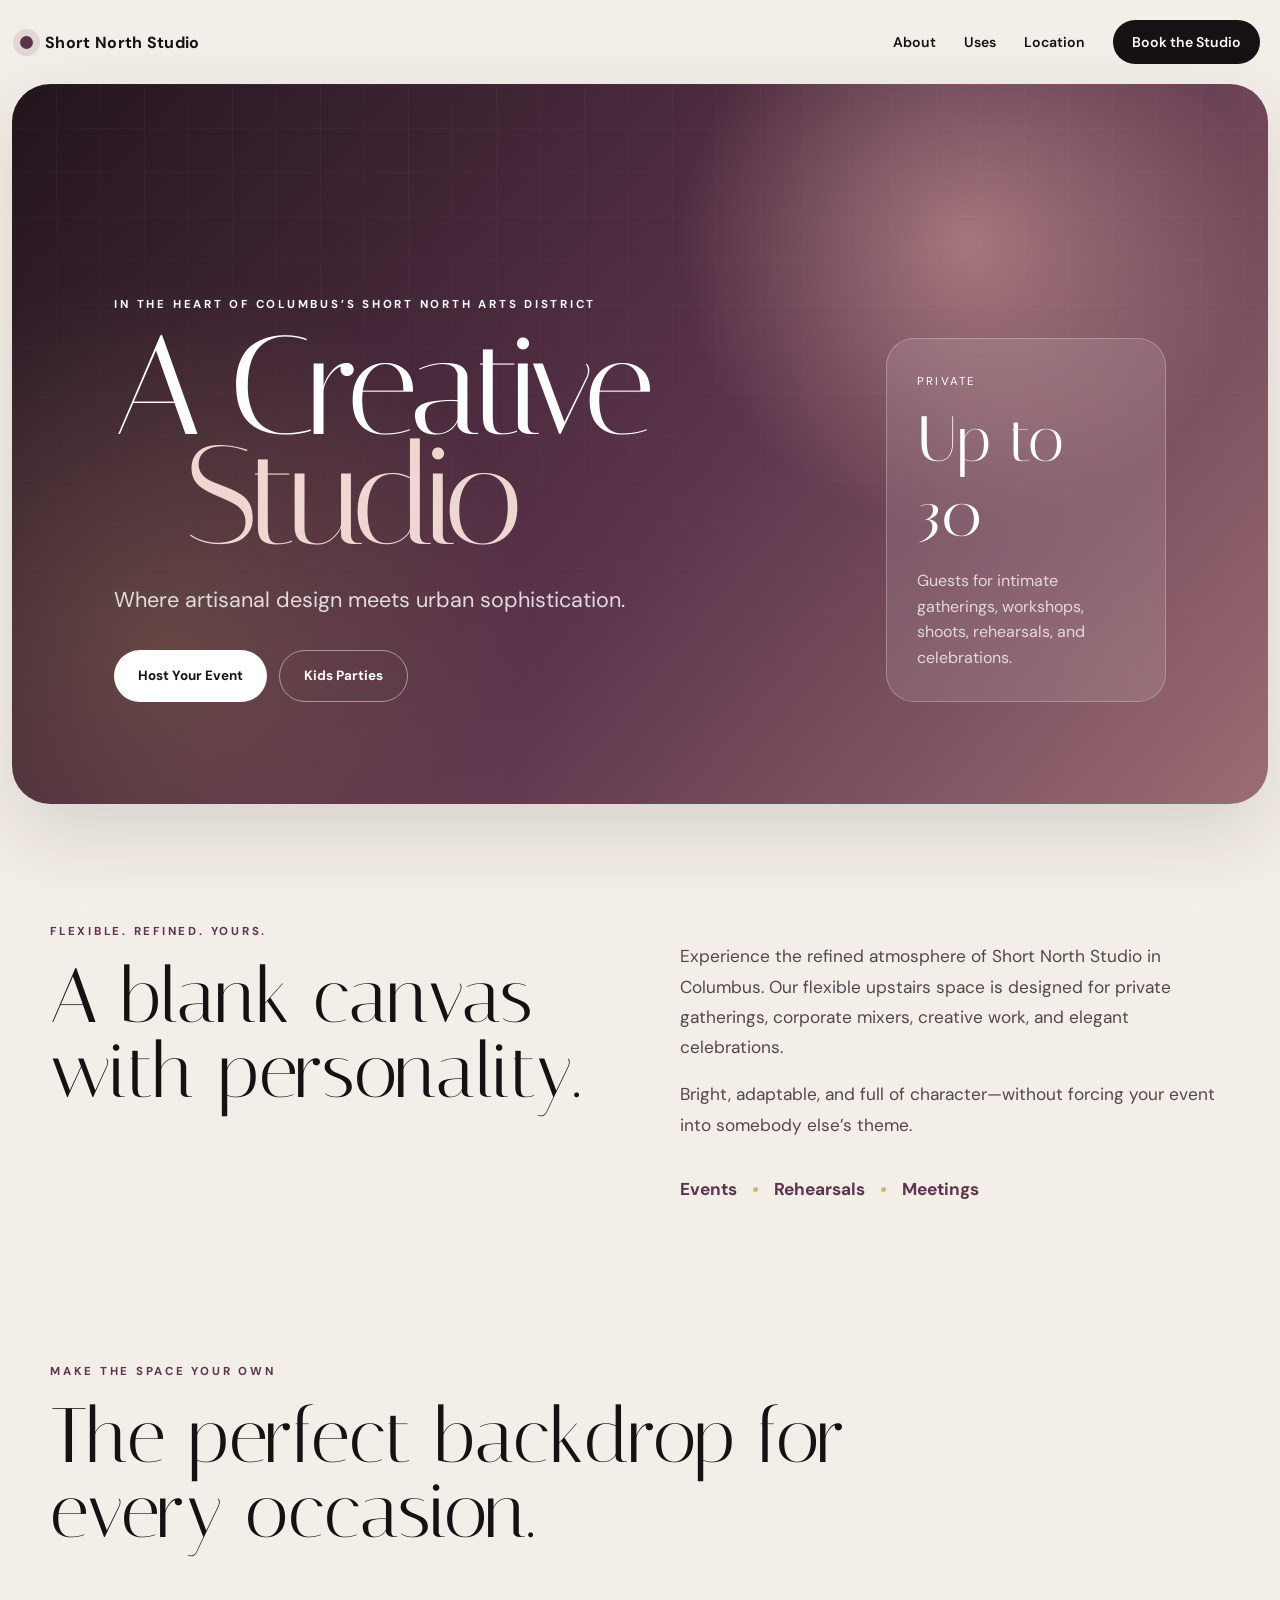
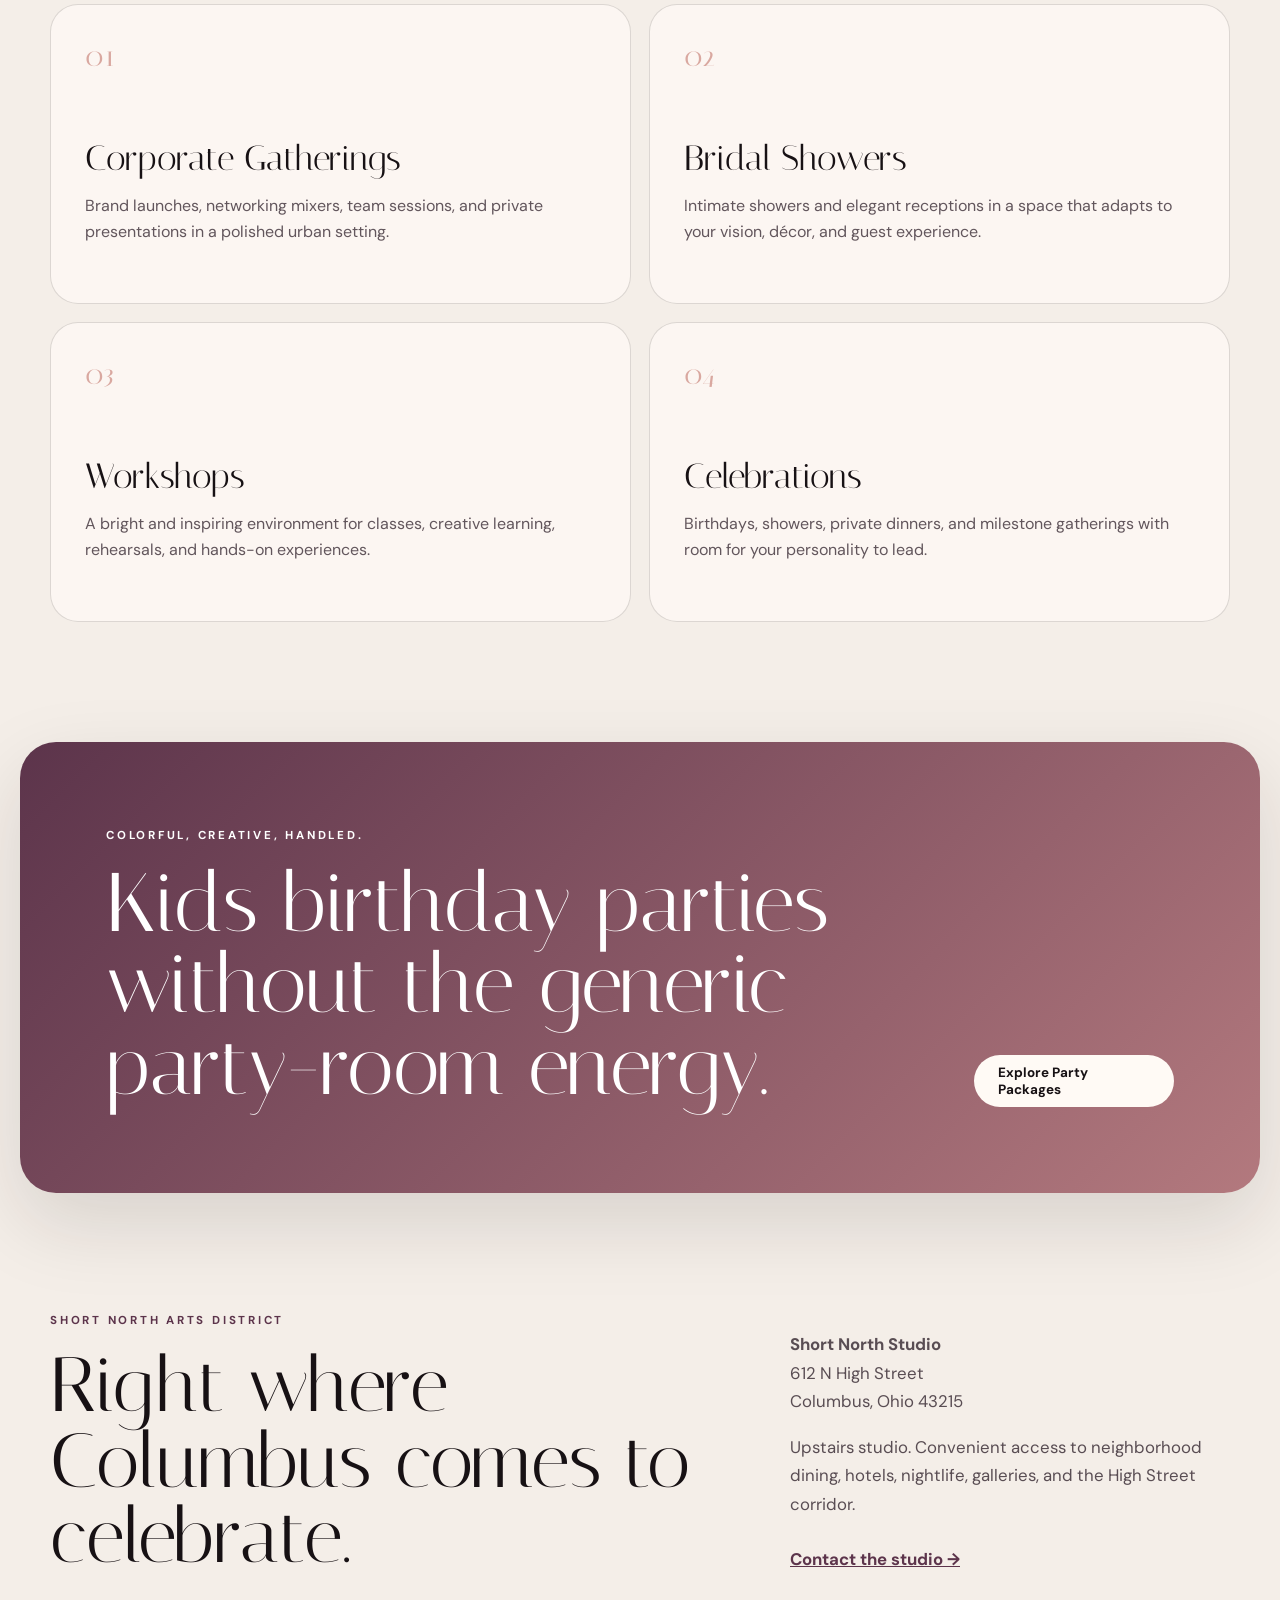
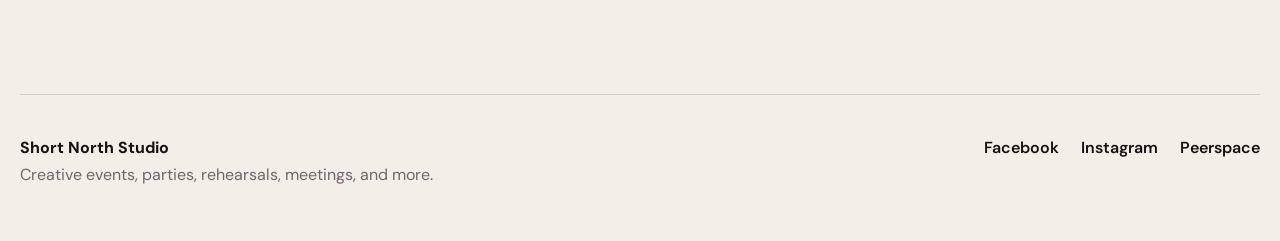
==== index.html @ 3e250ee1 "Add files via upload" ====
<!doctype html>
<html lang="en">
<head>
  <meta charset="utf-8">
  <meta name="viewport" content="width=device-width, initial-scale=1">
  <meta name="description" content="Short North Studio is a flexible creative event space in Columbus, Ohio for celebrations, workshops, rehearsals, meetings, content shoots, and kids parties.">
  <meta name="theme-color" content="#171114">
  <title>Short North Studio | Creative Event Space in Columbus</title>
  <link rel="preconnect" href="https://fonts.googleapis.com">
  <link rel="preconnect" href="https://fonts.gstatic.com" crossorigin>
  <link href="https://fonts.googleapis.com/css2?family=DM+Sans:wght@400;500;600;700&family=Italiana&display=swap" rel="stylesheet">
  <link rel="stylesheet" href="styles.css">
</head>
<body>
  <header class="site-header">
    <a class="brand" href="#top" aria-label="Short North Studio home">
      <span class="brand-dot"></span>
      <span>Short North Studio</span>
    </a>
    <nav aria-label="Main navigation">
      <a href="#about">About</a>
      <a href="#occasions">Uses</a>
      <a href="#location">Location</a>
      <a class="nav-cta" href="https://www.peerspace.com/" target="_blank" rel="noopener">Book the Studio</a>
    </nav>
  </header>

  <main id="top">
    <section class="hero">
      <div class="hero-orb orb-one"></div>
      <div class="hero-orb orb-two"></div>
      <div class="hero-copy">
        <p class="eyebrow">In the heart of Columbus’s Short North Arts District</p>
        <h1>
          <span>A Creative</span>
          <em>Studio</em>
        </h1>
        <p class="hero-text">Where artisanal design meets urban sophistication.</p>
        <div class="hero-actions">
          <a class="button button-primary" href="https://www.peerspace.com/" target="_blank" rel="noopener">Host Your Event</a>
          <a class="button button-secondary" href="https://info-beep.github.io/short-north-birthday-booking/">Kids Parties</a>
        </div>
      </div>
      <div class="hero-panel" aria-label="Studio highlights">
        <span>Private</span>
        <strong>Up to 30</strong>
        <p>Guests for intimate gatherings, workshops, shoots, rehearsals, and celebrations.</p>
      </div>
    </section>

    <section class="intro section" id="about">
      <div>
        <p class="eyebrow dark">Flexible. Refined. Yours.</p>
        <h2>A blank canvas with personality.</h2>
      </div>
      <div class="intro-copy">
        <p>Experience the refined atmosphere of Short North Studio in Columbus. Our flexible upstairs space is designed for private gatherings, corporate mixers, creative work, and elegant celebrations.</p>
        <p>Bright, adaptable, and full of character—without forcing your event into somebody else’s theme.</p>
        <div class="word-row" aria-label="Popular studio uses">
          <span>Events</span><i></i><span>Rehearsals</span><i></i><span>Meetings</span>
        </div>
      </div>
    </section>

    <section class="occasions section" id="occasions">
      <div class="section-heading">
        <p class="eyebrow dark">Make the space your own</p>
        <h2>The perfect backdrop for every occasion.</h2>
      </div>

      <div class="card-grid">
        <article>
          <span class="number">01</span>
          <h3>Corporate Gatherings</h3>
          <p>Brand launches, networking mixers, team sessions, and private presentations in a polished urban setting.</p>
        </article>
        <article>
          <span class="number">02</span>
          <h3>Bridal Showers</h3>
          <p>Intimate showers and elegant receptions in a space that adapts to your vision, décor, and guest experience.</p>
        </article>
        <article>
          <span class="number">03</span>
          <h3>Workshops</h3>
          <p>A bright and inspiring environment for classes, creative learning, rehearsals, and hands-on experiences.</p>
        </article>
        <article>
          <span class="number">04</span>
          <h3>Celebrations</h3>
          <p>Birthdays, showers, private dinners, and milestone gatherings with room for your personality to lead.</p>
        </article>
      </div>
    </section>

    <section class="party-banner section">
      <div>
        <p class="eyebrow">Colorful, creative, handled.</p>
        <h2>Kids birthday parties without the generic party-room energy.</h2>
      </div>
      <a class="button button-light" href="https://info-beep.github.io/short-north-birthday-booking/">Explore Party Packages</a>
    </section>

    <section class="location section" id="location">
      <div>
        <p class="eyebrow dark">Short North Arts District</p>
        <h2>Right where Columbus comes to celebrate.</h2>
      </div>
      <div class="location-details">
        <p><strong>Short North Studio</strong><br>612 N High Street<br>Columbus, Ohio 43215</p>
        <p>Upstairs studio. Convenient access to neighborhood dining, hotels, nightlife, galleries, and the High Street corridor.</p>
        <a class="text-link" href="mailto:info@sunstudiotan.com">Contact the studio →</a>
      </div>
    </section>
  </main>

  <footer>
    <div>
      <strong>Short North Studio</strong>
      <p>Creative events, parties, rehearsals, meetings, and more.</p>
    </div>
    <div class="footer-links">
      <a href="https://www.facebook.com/" target="_blank" rel="noopener">Facebook</a>
      <a href="https://www.instagram.com/" target="_blank" rel="noopener">Instagram</a>
      <a href="https://www.peerspace.com/" target="_blank" rel="noopener">Peerspace</a>
    </div>
  </footer>
</body>
</html>
---- styles.css ----
:root {
  --ink: #171114;
  --cream: #f4eee8;
  --paper: #fffaf5;
  --rose: #d9a8a0;
  --plum: #5c344b;
  --gold: #d7b26d;
  --line: rgba(23, 17, 20, .14);
  --shadow: 0 30px 80px rgba(34, 20, 27, .13);
}

* { box-sizing: border-box; }
html { scroll-behavior: smooth; }
body {
  margin: 0;
  color: var(--ink);
  background: var(--cream);
  font-family: "DM Sans", sans-serif;
}
a { color: inherit; }

.site-header {
  width: min(1240px, calc(100% - 40px));
  margin: 0 auto;
  min-height: 84px;
  display: flex;
  align-items: center;
  justify-content: space-between;
  gap: 24px;
}
.brand {
  display: inline-flex;
  align-items: center;
  gap: 12px;
  font-weight: 700;
  text-decoration: none;
  letter-spacing: .02em;
}
.brand-dot {
  width: 13px;
  height: 13px;
  border-radius: 50%;
  background: var(--plum);
  box-shadow: 0 0 0 7px rgba(92, 52, 75, .12);
}
nav { display: flex; align-items: center; gap: 28px; }
nav a {
  text-decoration: none;
  font-size: .88rem;
  font-weight: 600;
}
.nav-cta {
  padding: 13px 19px;
  border-radius: 999px;
  color: white;
  background: var(--ink);
}

.hero {
  position: relative;
  width: min(1380px, calc(100% - 24px));
  min-height: 720px;
  margin: 0 auto;
  border-radius: 38px;
  overflow: hidden;
  padding: clamp(48px, 8vw, 112px);
  display: grid;
  grid-template-columns: minmax(0, 1.45fr) minmax(280px, .55fr);
  align-items: end;
  gap: 56px;
  color: white;
  background:
    radial-gradient(circle at 76% 22%, rgba(217,168,160,.56), transparent 26%),
    radial-gradient(circle at 12% 78%, rgba(215,178,109,.22), transparent 30%),
    linear-gradient(130deg, #22151d 0%, #5c344b 54%, #9b6d73 100%);
  box-shadow: var(--shadow);
}
.hero::after {
  content: "";
  position: absolute;
  inset: 0;
  background-image: linear-gradient(rgba(255,255,255,.045) 1px, transparent 1px),
                    linear-gradient(90deg, rgba(255,255,255,.045) 1px, transparent 1px);
  background-size: 44px 44px;
  mask-image: linear-gradient(to bottom, rgba(0,0,0,.7), transparent);
}
.hero-copy, .hero-panel { position: relative; z-index: 2; }
.eyebrow {
  margin: 0 0 20px;
  font-size: .72rem;
  font-weight: 700;
  letter-spacing: .24em;
  text-transform: uppercase;
}
.eyebrow.dark { color: var(--plum); }
.hero h1 {
  margin: 0;
  font-family: "Italiana", serif;
  font-size: clamp(5rem, 11vw, 10.5rem);
  line-height: .78;
  font-weight: 400;
  letter-spacing: -.055em;
}
.hero h1 span, .hero h1 em { display: block; }
.hero h1 em {
  padding-left: .5em;
  color: #efd7d1;
  font-style: normal;
}
.hero-text {
  max-width: 620px;
  margin: 34px 0 0;
  font-size: clamp(1.05rem, 1.7vw, 1.35rem);
  color: rgba(255,255,255,.82);
}
.hero-actions { display: flex; flex-wrap: wrap; gap: 12px; margin-top: 36px; }
.button {
  min-height: 52px;
  padding: 0 24px;
  border-radius: 999px;
  display: inline-flex;
  align-items: center;
  justify-content: center;
  text-decoration: none;
  font-size: .84rem;
  font-weight: 700;
}
.button-primary { background: white; color: var(--ink); }
.button-secondary { border: 1px solid rgba(255,255,255,.46); color: white; }
.button-light { background: var(--paper); color: var(--ink); }
.hero-panel {
  align-self: end;
  border: 1px solid rgba(255,255,255,.25);
  border-radius: 28px;
  padding: 30px;
  background: rgba(255,255,255,.11);
  backdrop-filter: blur(18px);
}
.hero-panel span { font-size: .72rem; letter-spacing: .2em; text-transform: uppercase; }
.hero-panel strong {
  display: block;
  margin-top: 12px;
  font-family: "Italiana", serif;
  font-size: 4rem;
  font-weight: 400;
}
.hero-panel p { margin-bottom: 0; color: rgba(255,255,255,.76); line-height: 1.6; }

.section {
  width: min(1180px, calc(100% - 40px));
  margin: 0 auto;
  padding: 120px 0;
}
.intro {
  display: grid;
  grid-template-columns: 1fr 1fr;
  gap: 80px;
  align-items: start;
}
h2 {
  margin: 0;
  font-family: "Italiana", serif;
  font-size: clamp(3rem, 6vw, 5.8rem);
  line-height: .98;
  font-weight: 400;
}
.intro-copy { font-size: 1.08rem; line-height: 1.75; color: #53474d; }
.word-row {
  display: flex;
  align-items: center;
  flex-wrap: wrap;
  gap: 16px;
  margin-top: 34px;
  color: var(--plum);
  font-weight: 700;
}
.word-row i { width: 5px; height: 5px; border-radius: 50%; background: var(--gold); }

.occasions { padding-top: 40px; }
.section-heading { max-width: 900px; margin-bottom: 54px; }
.card-grid {
  display: grid;
  grid-template-columns: repeat(2, minmax(0, 1fr));
  gap: 18px;
}
.card-grid article {
  min-height: 300px;
  border: 1px solid var(--line);
  border-radius: 28px;
  padding: 34px;
  background: rgba(255,250,245,.72);
}
.number {
  color: var(--rose);
  font-family: "Italiana", serif;
  font-size: 1.8rem;
}
.card-grid h3 {
  margin: 64px 0 14px;
  font-family: "Italiana", serif;
  font-size: 2.2rem;
  font-weight: 400;
}
.card-grid p { max-width: 520px; margin: 0; line-height: 1.65; color: #62565c; }

.party-banner {
  width: min(1240px, calc(100% - 24px));
  min-height: 420px;
  padding: clamp(46px, 7vw, 86px);
  border-radius: 36px;
  display: flex;
  justify-content: space-between;
  align-items: end;
  gap: 40px;
  color: white;
  background: linear-gradient(135deg, #5c344b, #b3797e);
  box-shadow: var(--shadow);
}
.party-banner h2 { max-width: 850px; font-size: clamp(3.1rem, 6.5vw, 6.3rem); }

.location {
  display: grid;
  grid-template-columns: 1.2fr .8fr;
  gap: 80px;
}
.location-details { font-size: 1.05rem; line-height: 1.7; color: #594d53; }
.text-link { display: inline-block; margin-top: 10px; color: var(--plum); font-weight: 700; }

footer {
  width: min(1240px, calc(100% - 40px));
  margin: 0 auto;
  padding: 42px 0 56px;
  border-top: 1px solid var(--line);
  display: flex;
  justify-content: space-between;
  gap: 30px;
}
footer p { margin: 6px 0 0; color: #71646a; }
.footer-links { display: flex; flex-wrap: wrap; gap: 22px; }
.footer-links a { text-decoration: none; font-weight: 600; }

@media (max-width: 850px) {
  nav a:not(.nav-cta) { display: none; }
  .hero { grid-template-columns: 1fr; min-height: auto; }
  .hero-panel { max-width: 420px; }
  .intro, .location { grid-template-columns: 1fr; gap: 34px; }
  .party-banner { align-items: start; flex-direction: column; }
}
@media (max-width: 620px) {
  .site-header { width: min(100% - 24px, 1240px); }
  .brand { font-size: .9rem; }
  .nav-cta { padding: 11px 14px; }
  .hero { width: calc(100% - 12px); border-radius: 26px; padding: 44px 22px; }
  .hero h1 { font-size: clamp(4.5rem, 24vw, 7rem); }
  .hero h1 em { padding-left: .18em; }
  .section { width: min(100% - 28px, 1180px); padding: 82px 0; }
  .card-grid { grid-template-columns: 1fr; }
  .card-grid article { min-height: 250px; }
  .party-banner { width: calc(100% - 12px); border-radius: 26px; }
  footer { flex-direction: column; }
}
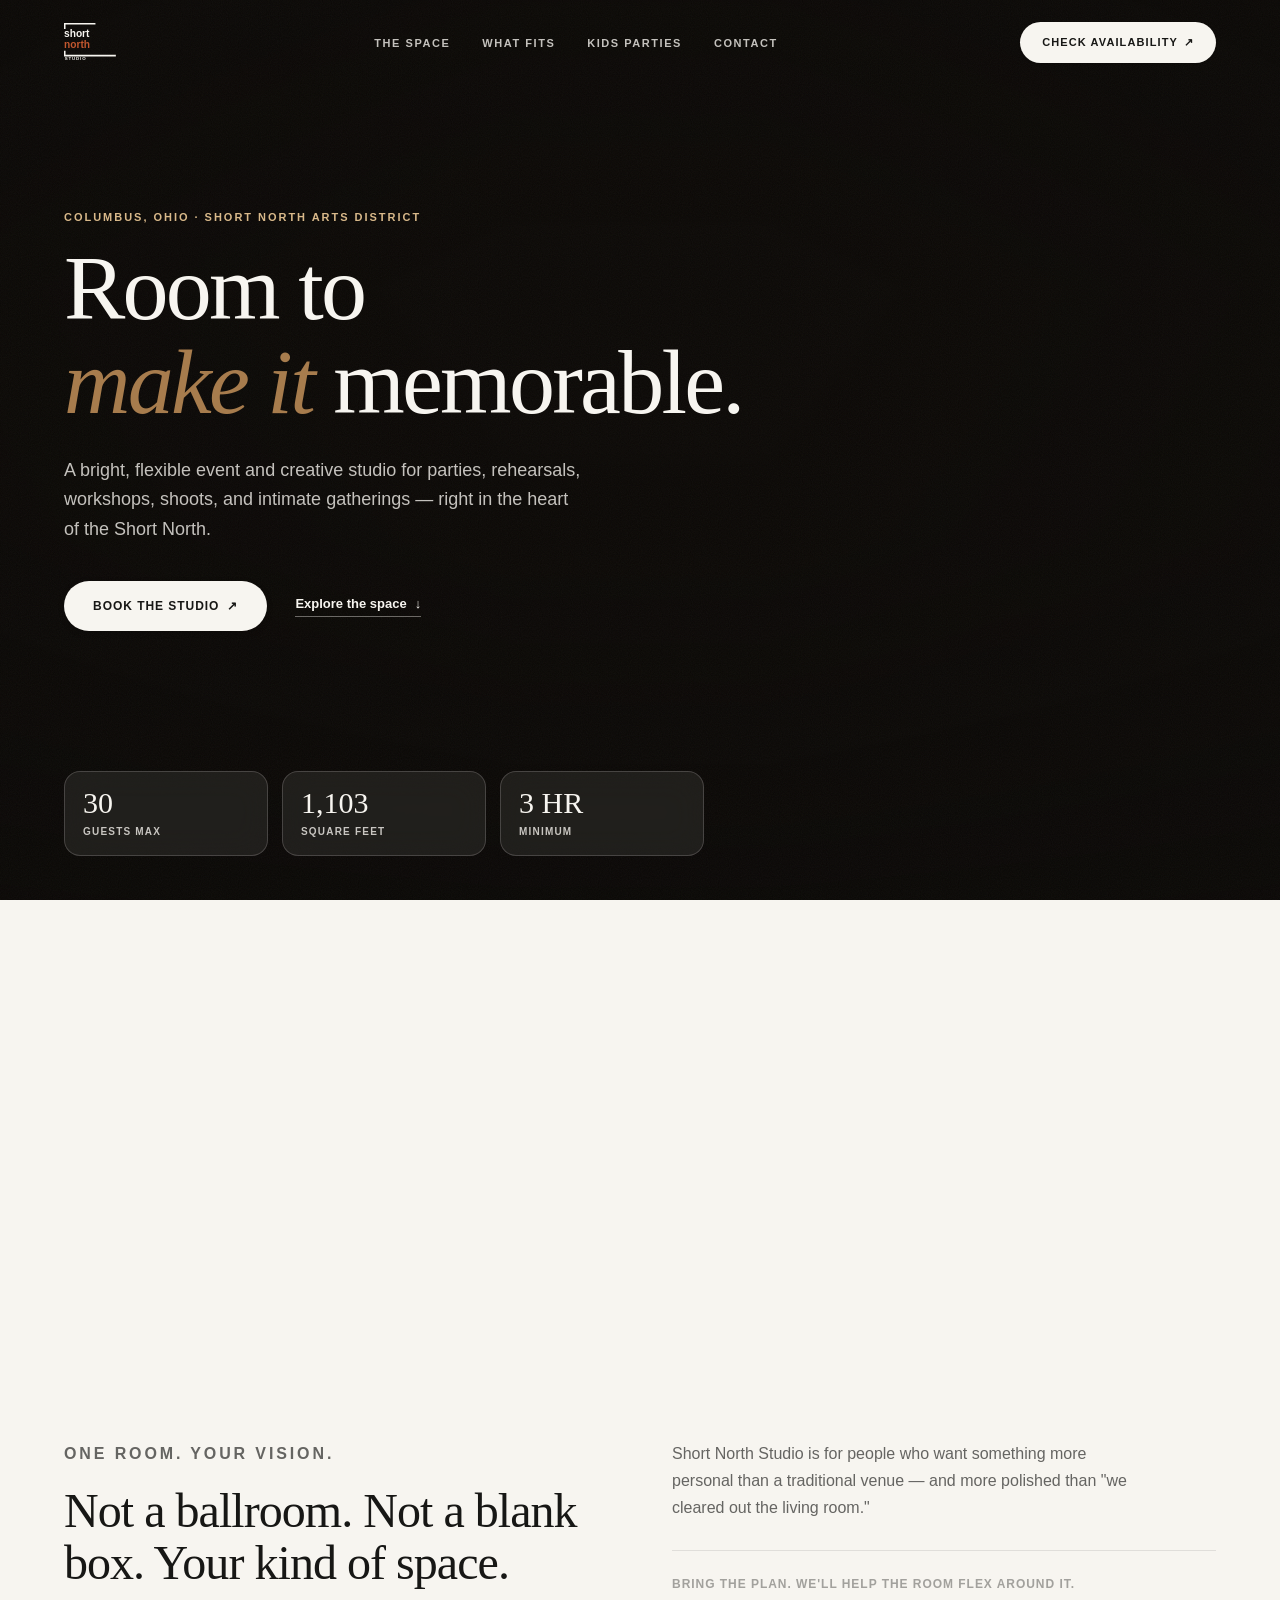
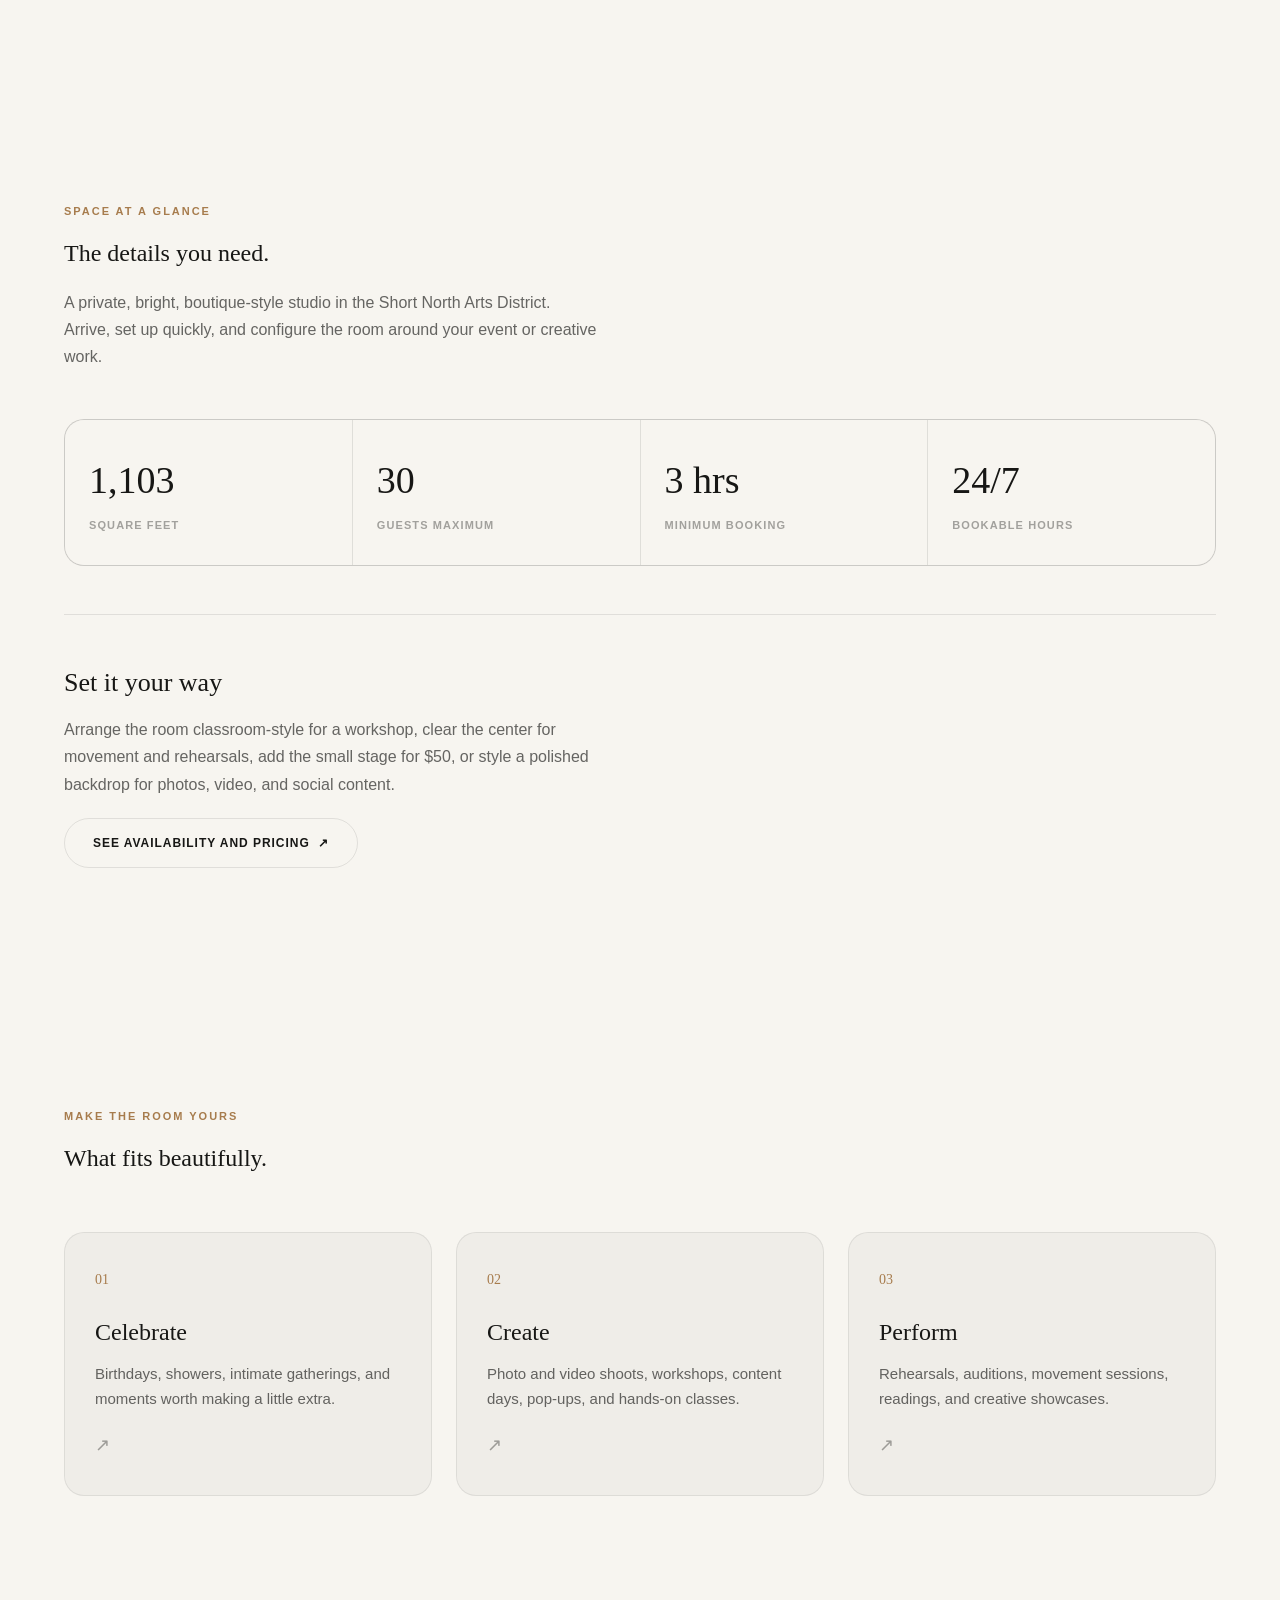
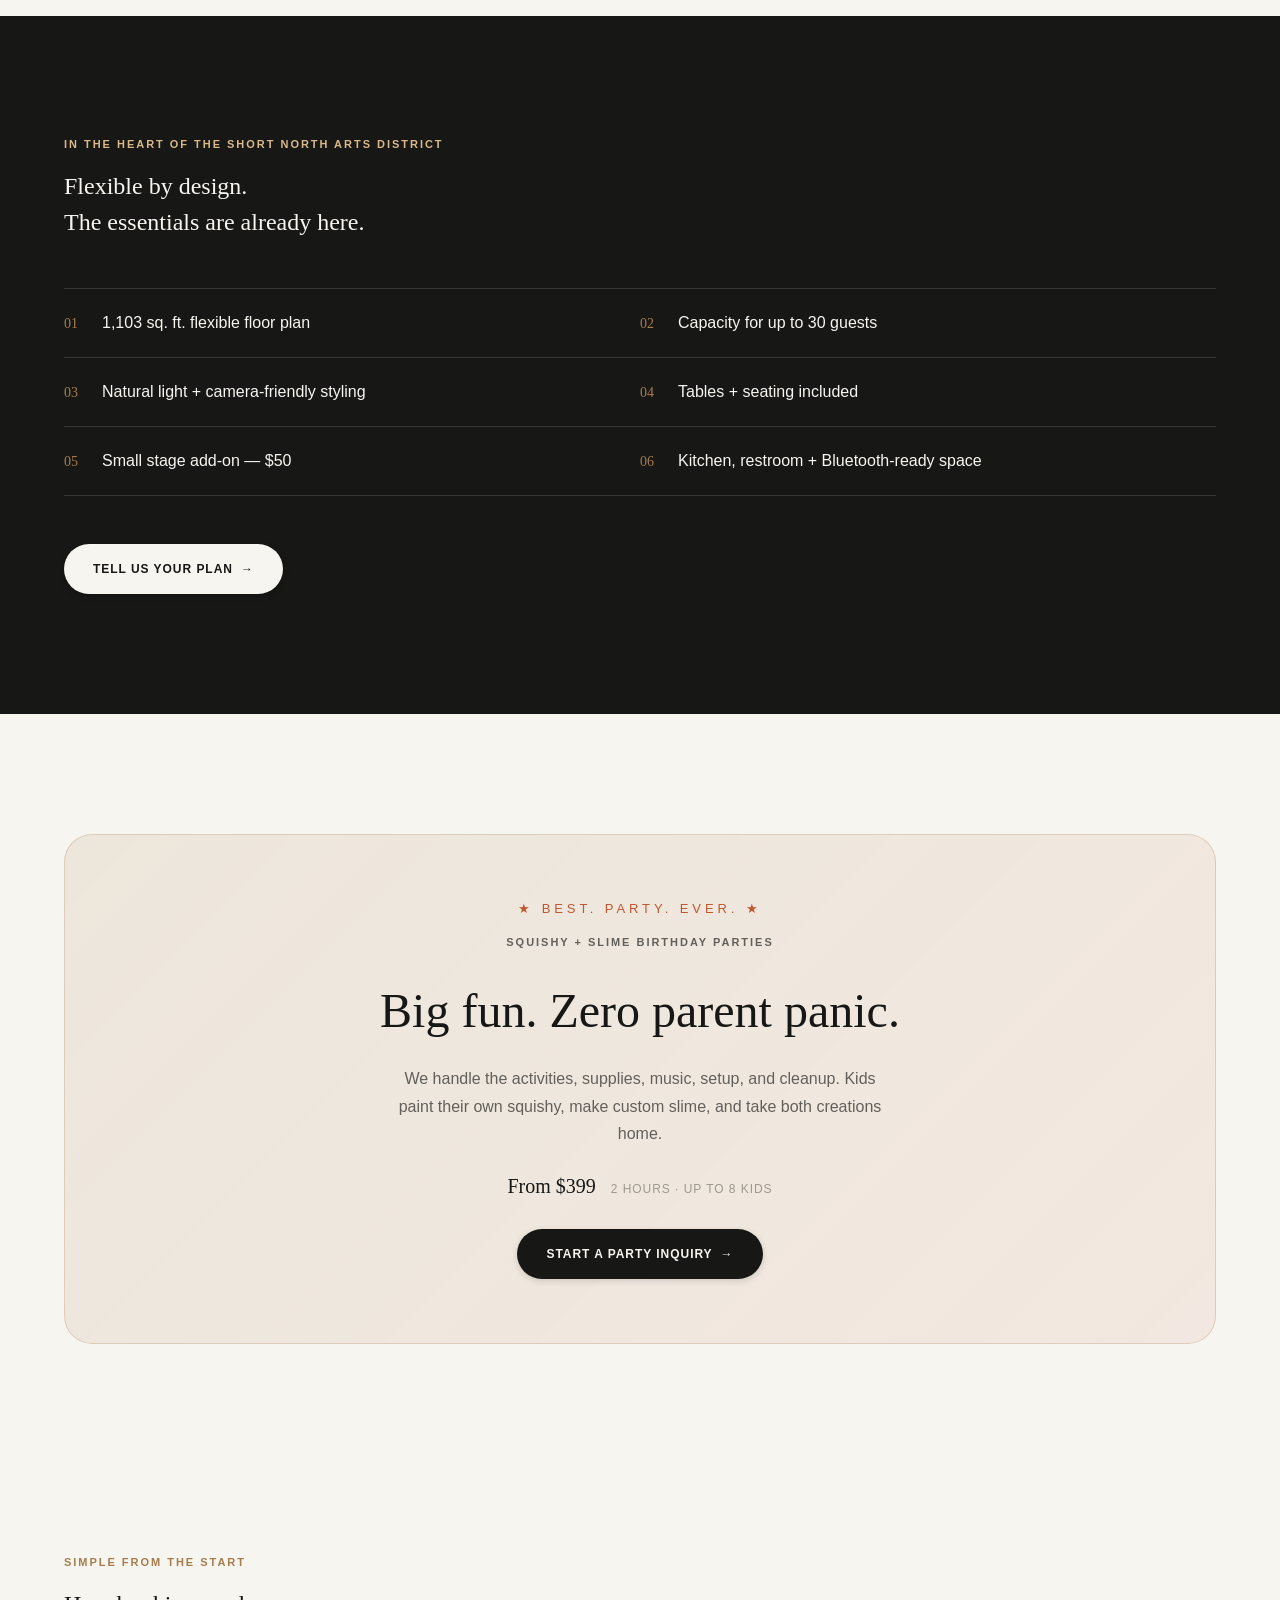
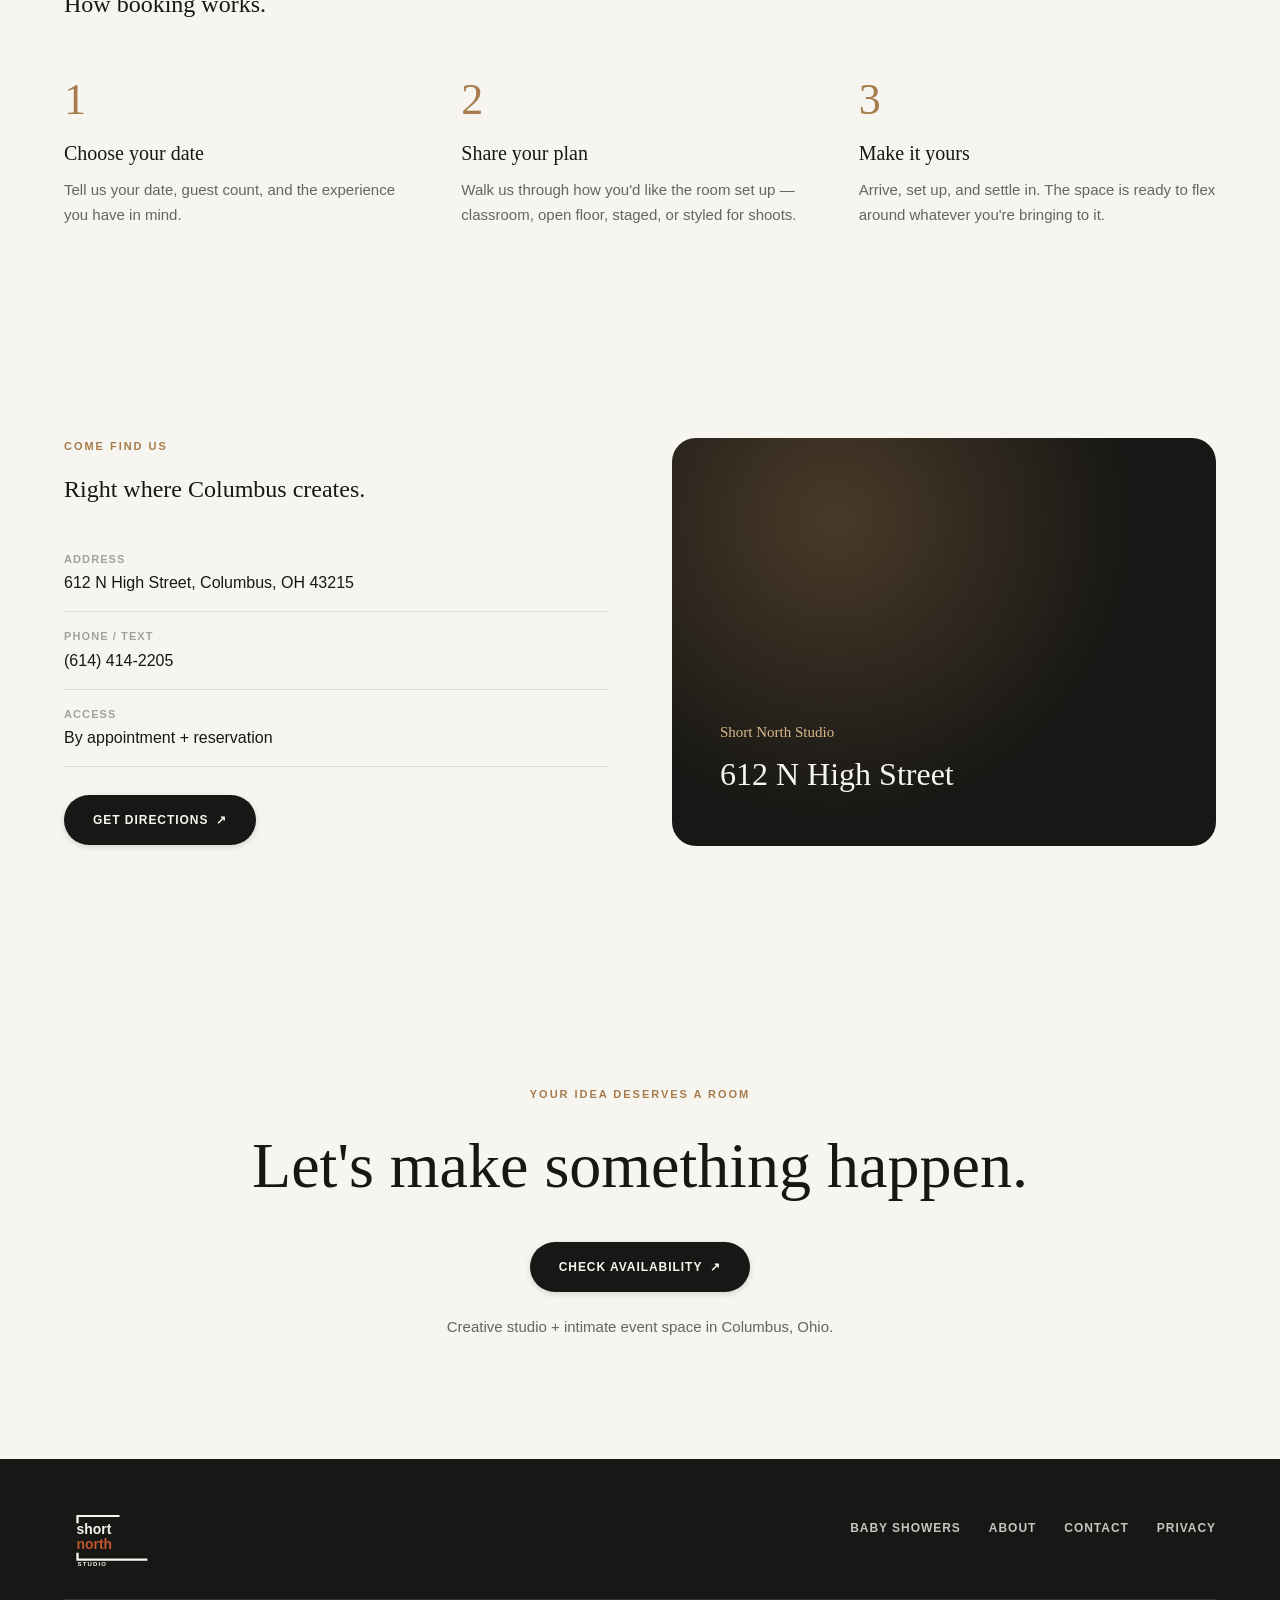
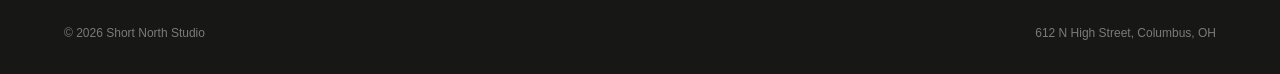
==== commit 1bfdb49d: "Rebuild homepage to match current live site content, with new video hero Replaces the old GitHub-Pag" ====
--- a/index.html
+++ b/index.html
@@ -1,128 +1,232 @@
-<!doctype html>
+<!DOCTYPE html>
 <html lang="en">
 <head>
-  <meta charset="utf-8">
-  <meta name="viewport" content="width=device-width, initial-scale=1">
-  <meta name="description" content="Short North Studio is a flexible creative event space in Columbus, Ohio for celebrations, workshops, rehearsals, meetings, content shoots, and kids parties.">
-  <meta name="theme-color" content="#171114">
-  <title>Short North Studio | Creative Event Space in Columbus</title>
-  <link rel="preconnect" href="https://fonts.googleapis.com">
-  <link rel="preconnect" href="https://fonts.gstatic.com" crossorigin>
-  <link href="https://fonts.googleapis.com/css2?family=DM+Sans:wght@400;500;600;700&family=Italiana&display=swap" rel="stylesheet">
-  <link rel="stylesheet" href="styles.css">
+<meta charset="UTF-8">
+<meta name="viewport" content="width=device-width, initial-scale=1.0">
+<meta name="description" content="Short North Studio is a flexible creative event space in Columbus, Ohio for celebrations, workshops, rehearsals, meetings, content shoots, and kids parties.">
+<meta name="theme-color" content="#171715">
+<title>Short North Studio | Columbus Event Space &amp; Creative Studio</title>
+<link rel="stylesheet" href="styles.css">
 </head>
 <body>
-  <header class="site-header">
-    <a class="brand" href="#top" aria-label="Short North Studio home">
-      <span class="brand-dot"></span>
-      <span>Short North Studio</span>
-    </a>
-    <nav aria-label="Main navigation">
-      <a href="#about">About</a>
-      <a href="#occasions">Uses</a>
-      <a href="#location">Location</a>
-      <a class="nav-cta" href="https://www.peerspace.com/" target="_blank" rel="noopener">Book the Studio</a>
-    </nav>
-  </header>
-
-  <main id="top">
-    <section class="hero">
-      <div class="hero-orb orb-one"></div>
-      <div class="hero-orb orb-two"></div>
-      <div class="hero-copy">
-        <p class="eyebrow">In the heart of Columbus’s Short North Arts District</p>
-        <h1>
-          <span>A Creative</span>
-          <em>Studio</em>
-        </h1>
-        <p class="hero-text">Where artisanal design meets urban sophistication.</p>
-        <div class="hero-actions">
-          <a class="button button-primary" href="https://www.peerspace.com/" target="_blank" rel="noopener">Host Your Event</a>
-          <a class="button button-secondary" href="https://info-beep.github.io/short-north-birthday-booking/">Kids Parties</a>
-        </div>
-      </div>
-      <div class="hero-panel" aria-label="Studio highlights">
-        <span>Private</span>
-        <strong>Up to 30</strong>
-        <p>Guests for intimate gatherings, workshops, shoots, rehearsals, and celebrations.</p>
-      </div>
-    </section>
-
-    <section class="intro section" id="about">
+
+<div class="progress-bar" id="progressBar"></div>
+
+<header class="site-header" id="siteHeader">
+  <a href="#top" aria-label="Short North Studio home">
+    <img class="logo-mark logo-light" src="assets/logo-light.svg" alt="Short North Studio" width="118" height="52">
+    <img class="logo-mark logo-dark" src="assets/logo-dark.svg" alt="Short North Studio" width="118" height="52">
+  </a>
+  <ul class="nav-links">
+    <li><a href="#glance">The Space</a></li>
+    <li><a href="#fits">What Fits</a></li>
+    <li><a href="#slime-party">Kids Parties</a></li>
+    <li><a href="#location">Contact</a></li>
+  </ul>
+  <a class="nav-cta" href="#location">Check Availability <span>↗</span></a>
+</header>
+
+<main id="top">
+
+  <div class="hero-wrap">
+    <div class="hero-pin" id="heroPin">
+
+      <div class="video-layer" id="videoLayer">
+        <video autoplay muted loop playsinline preload="auto">
+          <source src="assets/hero.mp4" type="video/mp4">
+        </video>
+      </div>
+
+      <div class="overlay-gradient"></div>
+      <div class="grain"></div>
+      <div class="particles" id="particles"></div>
+
+      <div class="hero-content" id="heroContent">
+        <div class="eyebrow on-dark"><span>Columbus, Ohio · Short North Arts District</span></div>
+        <h1 class="headline" id="headline">Room to<br><span class="accent-line">make it</span> memorable.</h1>
+        <p class="subcopy">A bright, flexible event and creative studio for parties, rehearsals, workshops, shoots, and intimate gatherings — right in the heart of the Short North.</p>
+        <div class="cta-row">
+          <a class="button button-cream" href="#location">Book the Studio <span class="arrow">↗</span></a>
+          <a href="#glance" class="btn-ghost">Explore the space <span class="down">↓</span></a>
+        </div>
+      </div>
+
+      <div class="stat-row">
+        <div class="stat-card"><div class="stat-num">30</div><div class="stat-label">Guests Max</div></div>
+        <div class="stat-card"><div class="stat-num">1,103</div><div class="stat-label">Square Feet</div></div>
+        <div class="stat-card"><div class="stat-num">3 HR</div><div class="stat-label">Minimum</div></div>
+      </div>
+
+    </div>
+  </div>
+
+  <section class="section tight">
+    <div class="section-inner split">
       <div>
-        <p class="eyebrow dark">Flexible. Refined. Yours.</p>
-        <h2>A blank canvas with personality.</h2>
-      </div>
-      <div class="intro-copy">
-        <p>Experience the refined atmosphere of Short North Studio in Columbus. Our flexible upstairs space is designed for private gatherings, corporate mixers, creative work, and elegant celebrations.</p>
-        <p>Bright, adaptable, and full of character—without forcing your event into somebody else’s theme.</p>
-        <div class="word-row" aria-label="Popular studio uses">
-          <span>Events</span><i></i><span>Rehearsals</span><i></i><span>Meetings</span>
-        </div>
-      </div>
-    </section>
-
-    <section class="occasions section" id="occasions">
-      <div class="section-heading">
-        <p class="eyebrow dark">Make the space your own</p>
-        <h2>The perfect backdrop for every occasion.</h2>
-      </div>
-
-      <div class="card-grid">
-        <article>
-          <span class="number">01</span>
-          <h3>Corporate Gatherings</h3>
-          <p>Brand launches, networking mixers, team sessions, and private presentations in a polished urban setting.</p>
-        </article>
-        <article>
-          <span class="number">02</span>
-          <h3>Bridal Showers</h3>
-          <p>Intimate showers and elegant receptions in a space that adapts to your vision, décor, and guest experience.</p>
-        </article>
-        <article>
-          <span class="number">03</span>
-          <h3>Workshops</h3>
-          <p>A bright and inspiring environment for classes, creative learning, rehearsals, and hands-on experiences.</p>
-        </article>
-        <article>
-          <span class="number">04</span>
-          <h3>Celebrations</h3>
-          <p>Birthdays, showers, private dinners, and milestone gatherings with room for your personality to lead.</p>
-        </article>
-      </div>
-    </section>
-
-    <section class="party-banner section">
+        <p class="eyebrow">One room. Your vision.</p>
+        <h2>Not a ballroom. Not a blank box. Your kind of space.</h2>
+      </div>
       <div>
-        <p class="eyebrow">Colorful, creative, handled.</p>
-        <h2>Kids birthday parties without the generic party-room energy.</h2>
-      </div>
-      <a class="button button-light" href="https://info-beep.github.io/short-north-birthday-booking/">Explore Party Packages</a>
-    </section>
-
-    <section class="location section" id="location">
+        <p>Short North Studio is for people who want something more personal than a traditional venue — and more polished than "we cleared out the living room."</p>
+        <div class="intro-callout">Bring the plan. We'll help the room flex around it.</div>
+      </div>
+    </div>
+  </section>
+
+  <section class="section" id="glance">
+    <div class="section-inner">
+      <p class="eyebrow">Space at a glance</p>
+      <h2>The details you need.</h2>
+      <p style="color:var(--ink-soft);max-width:60ch;margin-top:18px;line-height:1.7;">A private, bright, boutique-style studio in the Short North Arts District. Arrive, set up quickly, and configure the room around your event or creative work.</p>
+
+      <div class="glance-grid">
+        <div class="glance-cell"><div class="num">1,103</div><div class="label">Square Feet</div></div>
+        <div class="glance-cell"><div class="num">30</div><div class="label">Guests Maximum</div></div>
+        <div class="glance-cell"><div class="num">3 hrs</div><div class="label">Minimum Booking</div></div>
+        <div class="glance-cell"><div class="num">24/7</div><div class="label">Bookable Hours</div></div>
+      </div>
+
+      <div class="glance-sub">
+        <div>
+          <h3>Set it your way</h3>
+          <p>Arrange the room classroom-style for a workshop, clear the center for movement and rehearsals, add the small stage for $50, or style a polished backdrop for photos, video, and social content.</p>
+          <a class="button button-outline" href="#location">See availability and pricing <span class="arrow">↗</span></a>
+        </div>
+      </div>
+    </div>
+  </section>
+
+  <section class="section" id="fits">
+    <div class="section-inner">
+      <p class="eyebrow">Make the room yours</p>
+      <h2>What fits beautifully.</h2>
+
+      <div class="fits-grid">
+        <div class="fit-card">
+          <div class="fit-num">01</div>
+          <h3>Celebrate</h3>
+          <p>Birthdays, showers, intimate gatherings, and moments worth making a little extra.</p>
+          <div class="fit-arrow">↗</div>
+        </div>
+        <div class="fit-card">
+          <div class="fit-num">02</div>
+          <h3>Create</h3>
+          <p>Photo and video shoots, workshops, content days, pop-ups, and hands-on classes.</p>
+          <div class="fit-arrow">↗</div>
+        </div>
+        <div class="fit-card">
+          <div class="fit-num">03</div>
+          <h3>Perform</h3>
+          <p>Rehearsals, auditions, movement sessions, readings, and creative showcases.</p>
+          <div class="fit-arrow">↗</div>
+        </div>
+      </div>
+    </div>
+  </section>
+
+  <section class="section flex-section">
+    <div class="section-inner">
+      <p class="eyebrow">In the heart of the Short North Arts District</p>
+      <h2>Flexible by design.<br>The essentials are already here.</h2>
+
+      <ul class="flex-list">
+        <li><span class="fnum">01</span> 1,103 sq. ft. flexible floor plan</li>
+        <li><span class="fnum">02</span> Capacity for up to 30 guests</li>
+        <li><span class="fnum">03</span> Natural light + camera-friendly styling</li>
+        <li><span class="fnum">04</span> Tables + seating included</li>
+        <li><span class="fnum">05</span> Small stage add-on — $50</li>
+        <li><span class="fnum">06</span> Kitchen, restroom + Bluetooth-ready space</li>
+      </ul>
+      <a class="button button-cream" href="#location">Tell us your plan <span class="arrow">→</span></a>
+    </div>
+  </section>
+
+  <section class="section" id="slime-party">
+    <div class="section-inner">
+      <div class="promo">
+        <div class="stars">★ BEST. PARTY. EVER. ★</div>
+        <p class="eyebrow" style="justify-content:center;display:flex;">Squishy + Slime Birthday Parties</p>
+        <h2>Big fun. Zero parent panic.</h2>
+        <p>We handle the activities, supplies, music, setup, and cleanup. Kids paint their own squishy, make custom slime, and take both creations home.</p>
+        <div class="price">From $399 <span>2 hours · up to 8 kids</span></div>
+        <a class="button button-primary" href="#location">Start a party inquiry <span class="arrow">→</span></a>
+      </div>
+    </div>
+  </section>
+
+  <section class="section tight">
+    <div class="section-inner">
+      <p class="eyebrow">Simple from the start</p>
+      <h2>How booking works.</h2>
+
+      <div class="steps">
+        <div class="step">
+          <div class="step-num">1</div>
+          <h3>Choose your date</h3>
+          <p>Tell us your date, guest count, and the experience you have in mind.</p>
+        </div>
+        <div class="step">
+          <div class="step-num">2</div>
+          <h3>Share your plan</h3>
+          <p>Walk us through how you'd like the room set up — classroom, open floor, staged, or styled for shoots.</p>
+        </div>
+        <div class="step">
+          <div class="step-num">3</div>
+          <h3>Make it yours</h3>
+          <p>Arrive, set up, and settle in. The space is ready to flex around whatever you're bringing to it.</p>
+        </div>
+      </div>
+    </div>
+  </section>
+
+  <section class="section" id="location">
+    <div class="section-inner location-grid">
       <div>
-        <p class="eyebrow dark">Short North Arts District</p>
-        <h2>Right where Columbus comes to celebrate.</h2>
-      </div>
-      <div class="location-details">
-        <p><strong>Short North Studio</strong><br>612 N High Street<br>Columbus, Ohio 43215</p>
-        <p>Upstairs studio. Convenient access to neighborhood dining, hotels, nightlife, galleries, and the High Street corridor.</p>
-        <a class="text-link" href="mailto:info@sunstudiotan.com">Contact the studio →</a>
-      </div>
-    </section>
-  </main>
-
-  <footer>
-    <div>
-      <strong>Short North Studio</strong>
-      <p>Creative events, parties, rehearsals, meetings, and more.</p>
-    </div>
-    <div class="footer-links">
-      <a href="https://www.facebook.com/" target="_blank" rel="noopener">Facebook</a>
-      <a href="https://www.instagram.com/" target="_blank" rel="noopener">Instagram</a>
-      <a href="https://www.peerspace.com/" target="_blank" rel="noopener">Peerspace</a>
-    </div>
-  </footer>
+        <p class="eyebrow">Come find us</p>
+        <h2>Right where Columbus creates.</h2>
+        <ul class="loc-list">
+          <li><span class="loc-label">Address</span><span class="loc-value">612 N High Street, Columbus, OH 43215</span></li>
+          <li><span class="loc-label">Phone / Text</span><span class="loc-value">(614) 414-2205</span></li>
+          <li><span class="loc-label">Access</span><span class="loc-value">By appointment + reservation</span></li>
+        </ul>
+        <a class="button button-primary" href="https://maps.google.com/?q=612+N+High+Street+Columbus+OH+43215" target="_blank" rel="noopener">Get directions <span class="arrow">↗</span></a>
+      </div>
+      <div class="loc-panel">
+        <span>Short North Studio</span>
+        <strong>612 N High Street</strong>
+      </div>
+    </div>
+  </section>
+
+  <section class="section final-cta">
+    <div class="section-inner">
+      <p class="eyebrow" style="justify-content:center;display:flex;">Your idea deserves a room</p>
+      <h2>Let's make something happen.</h2>
+      <a class="button button-primary" href="#location">Check availability <span class="arrow">↗</span></a>
+      <p class="tagline">Creative studio + intimate event space in Columbus, Ohio.</p>
+    </div>
+  </section>
+
+</main>
+
+<footer>
+  <div class="footer-inner">
+    <div class="footer-top">
+      <img class="logo-mark" src="assets/logo-light.svg" alt="Short North Studio" width="118" height="52">
+      <ul class="footer-links">
+        <li><a href="#slime-party">Baby Showers</a></li>
+        <li><a href="#top">About</a></li>
+        <li><a href="#location">Contact</a></li>
+        <li><a href="#">Privacy</a></li>
+      </ul>
+    </div>
+    <div class="footer-bottom">
+      <span>© 2026 Short North Studio</span>
+      <span>612 N High Street, Columbus, OH</span>
+    </div>
+  </div>
+</footer>
+
+<script src="script.js"></script>
 </body>
 </html>
--- a/styles.css
+++ b/styles.css
@@ -1,261 +1,321 @@
-:root {
-  --ink: #171114;
-  --cream: #f4eee8;
-  --paper: #fffaf5;
-  --rose: #d9a8a0;
-  --plum: #5c344b;
-  --gold: #d7b26d;
-  --line: rgba(23, 17, 20, .14);
-  --shadow: 0 30px 80px rgba(34, 20, 27, .13);
-}
-
-* { box-sizing: border-box; }
-html { scroll-behavior: smooth; }
-body {
-  margin: 0;
-  color: var(--ink);
-  background: var(--cream);
-  font-family: "DM Sans", sans-serif;
-}
-a { color: inherit; }
-
-.site-header {
-  width: min(1240px, calc(100% - 40px));
-  margin: 0 auto;
-  min-height: 84px;
-  display: flex;
-  align-items: center;
-  justify-content: space-between;
-  gap: 24px;
-}
-.brand {
-  display: inline-flex;
-  align-items: center;
-  gap: 12px;
-  font-weight: 700;
-  text-decoration: none;
-  letter-spacing: .02em;
-}
-.brand-dot {
-  width: 13px;
-  height: 13px;
-  border-radius: 50%;
-  background: var(--plum);
-  box-shadow: 0 0 0 7px rgba(92, 52, 75, .12);
-}
-nav { display: flex; align-items: center; gap: 28px; }
-nav a {
-  text-decoration: none;
-  font-size: .88rem;
-  font-weight: 600;
-}
-.nav-cta {
-  padding: 13px 19px;
-  border-radius: 999px;
-  color: white;
-  background: var(--ink);
-}
-
-.hero {
-  position: relative;
-  width: min(1380px, calc(100% - 24px));
-  min-height: 720px;
-  margin: 0 auto;
-  border-radius: 38px;
-  overflow: hidden;
-  padding: clamp(48px, 8vw, 112px);
-  display: grid;
-  grid-template-columns: minmax(0, 1.45fr) minmax(280px, .55fr);
-  align-items: end;
-  gap: 56px;
-  color: white;
+/* ===== Design tokens ===== */
+:root{
+  --cream:#F7F5F0;
+  --cream-dim:rgba(247,245,240,0.78);
+  --ink:#171715;
+  --ink-soft:rgba(23,23,21,0.65);
+  --ink-faint:rgba(23,23,21,0.38);
+  --gold:#A77C4D;
+  --terracotta:#C2572E;
+  --line:rgba(23,23,21,0.1);
+  --card-bg:rgba(23,23,21,0.03);
+  --card-border:rgba(23,23,21,0.08);
+  --font-serif:Georgia,'Times New Roman',serif;
+  --font-sans:-apple-system,BlinkMacSystemFont,'Helvetica Neue',Arial,sans-serif;
+  --container:1180px;
+  --pad:clamp(20px,5vw,64px);
+}
+
+*{margin:0;padding:0;box-sizing:border-box;}
+html{scroll-behavior:smooth;}
+body{
+  background:var(--cream);
+  color:var(--ink);
+  font-family:var(--font-sans);
+  overflow-x:hidden;
+  line-height:1.5;
+}
+img,svg{display:block;max-width:100%;}
+a{color:inherit;}
+.container{max-width:var(--container);margin:0 auto;padding:0 var(--pad);}
+
+.eyebrow{
+  font-size:11px;
+  font-weight:700;
+  letter-spacing:0.18em;
+  text-transform:uppercase;
+  color:var(--gold);
+  margin-bottom:16px;
+}
+.eyebrow.on-dark{color:#D9B98A;}
+
+h1,h2,h3{font-family:var(--font-serif);font-weight:400;text-wrap:balance;}
+
+/* ===== Buttons ===== */
+.button{
+  display:inline-flex;
+  align-items:center;
+  gap:8px;
+  padding:15px 28px;
+  border-radius:999px;
+  font-size:12px;
+  font-weight:700;
+  letter-spacing:0.08em;
+  text-transform:uppercase;
+  text-decoration:none;
+  border:1px solid transparent;
+  cursor:pointer;
+  transition:transform 0.35s cubic-bezier(0.16,1,0.3,1), box-shadow 0.35s ease, background 0.3s ease, color 0.3s ease;
+}
+.button:focus-visible{outline:2px solid var(--gold);outline-offset:3px;}
+.button-primary{background:var(--ink);color:var(--cream);box-shadow:0 2px 6px rgba(23,23,21,0.15);}
+.button-primary:hover{transform:translateY(-3px);box-shadow:0 14px 28px rgba(23,23,21,0.22);}
+.button-cream{background:var(--cream);color:var(--ink);box-shadow:0 2px 6px rgba(0,0,0,0.2);}
+.button-cream:hover{transform:translateY(-3px);box-shadow:0 12px 28px rgba(0,0,0,0.3);background:#fff;}
+.button-outline{background:transparent;color:var(--ink);border-color:var(--line);}
+.button-outline:hover{border-color:var(--ink);transform:translateY(-2px);}
+.button:active{transform:translateY(-1px) scale(0.98);}
+.button .arrow{transition:transform 0.35s cubic-bezier(0.16,1,0.3,1);}
+.button:hover .arrow{transform:translate(3px,-3px);}
+
+/* ===== Header ===== */
+.site-header{
+  position:fixed;
+  top:0; left:0; right:0;
+  z-index:100;
+  display:flex;
+  align-items:center;
+  justify-content:space-between;
+  padding:22px var(--pad);
+  transition:background 0.4s ease, box-shadow 0.4s ease, padding 0.4s ease;
+}
+.site-header.solid{
+  background:rgba(247,245,240,0.92);
+  backdrop-filter:blur(12px);
+  -webkit-backdrop-filter:blur(12px);
+  box-shadow:0 1px 0 var(--line);
+  padding-top:14px;
+  padding-bottom:14px;
+}
+.site-header .logo-mark{height:38px;width:auto;transition:height 0.3s ease;}
+.site-header.solid .logo-mark{height:32px;}
+.site-header .logo-light{display:block;}
+.site-header .logo-dark{display:none;}
+.site-header.solid .logo-light{display:none;}
+.site-header.solid .logo-dark{display:block;}
+.nav-links{display:flex;gap:32px;list-style:none;}
+.nav-links a{
+  text-decoration:none;
+  font-size:11px;
+  font-weight:700;
+  letter-spacing:0.14em;
+  text-transform:uppercase;
+  color:var(--cream-dim);
+  position:relative;
+  transition:color 0.25s ease;
+}
+.site-header.solid .nav-links a{color:var(--ink-soft);}
+.nav-links a:hover, .nav-links a:focus-visible{color:var(--cream);}
+.site-header.solid .nav-links a:hover, .site-header.solid .nav-links a:focus-visible{color:var(--ink);}
+.nav-links a::after{
+  content:'';position:absolute;left:0;bottom:-4px;width:0;height:1px;
+  background:var(--gold);transition:width 0.3s ease;
+}
+.nav-links a:hover::after,.nav-links a:focus-visible::after{width:100%;}
+.nav-cta{
+  background:var(--cream);color:var(--ink);border:none;
+  padding:12px 22px;border-radius:999px;font-size:11px;font-weight:700;
+  letter-spacing:0.1em;text-transform:uppercase;cursor:pointer;
+  display:inline-flex;align-items:center;gap:6px;text-decoration:none;
+  box-shadow:0 1px 2px rgba(0,0,0,0.15);
+  transition:transform 0.35s cubic-bezier(0.16,1,0.3,1), box-shadow 0.35s ease, background 0.3s ease, color 0.3s ease;
+}
+.site-header.solid .nav-cta{background:var(--ink);color:var(--cream);}
+.nav-cta:hover{transform:translateY(-2px);box-shadow:0 8px 20px rgba(0,0,0,0.25);}
+.nav-cta:focus-visible{outline:2px solid var(--gold);outline-offset:3px;}
+
+/* ===== Hero ===== */
+.hero-wrap{position:relative;height:150vh;}
+.hero-pin{position:sticky;top:0;height:100vh;width:100%;overflow:hidden;background:#0c0906;}
+.video-layer{position:absolute;inset:0;width:100%;height:100%;}
+.video-layer video{
+  position:absolute;inset:0;width:100%;height:100%;object-fit:cover;object-position:center 60%;
+  filter:saturate(1.05) contrast(1.03);transform:scale(1.08);
+  animation:kenburns 22s ease-in-out infinite alternate;
+}
+@keyframes kenburns{0%{transform:scale(1.08) translate3d(0,0,0);}100%{transform:scale(1.16) translate3d(-0.5%,-1%,0);}}
+.overlay-gradient{
+  position:absolute;inset:0;
   background:
-    radial-gradient(circle at 76% 22%, rgba(217,168,160,.56), transparent 26%),
-    radial-gradient(circle at 12% 78%, rgba(215,178,109,.22), transparent 30%),
-    linear-gradient(130deg, #22151d 0%, #5c344b 54%, #9b6d73 100%);
-  box-shadow: var(--shadow);
-}
-.hero::after {
-  content: "";
-  position: absolute;
-  inset: 0;
-  background-image: linear-gradient(rgba(255,255,255,.045) 1px, transparent 1px),
-                    linear-gradient(90deg, rgba(255,255,255,.045) 1px, transparent 1px);
-  background-size: 44px 44px;
-  mask-image: linear-gradient(to bottom, rgba(0,0,0,.7), transparent);
-}
-.hero-copy, .hero-panel { position: relative; z-index: 2; }
-.eyebrow {
-  margin: 0 0 20px;
-  font-size: .72rem;
-  font-weight: 700;
-  letter-spacing: .24em;
-  text-transform: uppercase;
-}
-.eyebrow.dark { color: var(--plum); }
-.hero h1 {
-  margin: 0;
-  font-family: "Italiana", serif;
-  font-size: clamp(5rem, 11vw, 10.5rem);
-  line-height: .78;
-  font-weight: 400;
-  letter-spacing: -.055em;
-}
-.hero h1 span, .hero h1 em { display: block; }
-.hero h1 em {
-  padding-left: .5em;
-  color: #efd7d1;
-  font-style: normal;
-}
-.hero-text {
-  max-width: 620px;
-  margin: 34px 0 0;
-  font-size: clamp(1.05rem, 1.7vw, 1.35rem);
-  color: rgba(255,255,255,.82);
-}
-.hero-actions { display: flex; flex-wrap: wrap; gap: 12px; margin-top: 36px; }
-.button {
-  min-height: 52px;
-  padding: 0 24px;
-  border-radius: 999px;
-  display: inline-flex;
-  align-items: center;
-  justify-content: center;
-  text-decoration: none;
-  font-size: .84rem;
-  font-weight: 700;
-}
-.button-primary { background: white; color: var(--ink); }
-.button-secondary { border: 1px solid rgba(255,255,255,.46); color: white; }
-.button-light { background: var(--paper); color: var(--ink); }
-.hero-panel {
-  align-self: end;
-  border: 1px solid rgba(255,255,255,.25);
-  border-radius: 28px;
-  padding: 30px;
-  background: rgba(255,255,255,.11);
-  backdrop-filter: blur(18px);
-}
-.hero-panel span { font-size: .72rem; letter-spacing: .2em; text-transform: uppercase; }
-.hero-panel strong {
-  display: block;
-  margin-top: 12px;
-  font-family: "Italiana", serif;
-  font-size: 4rem;
-  font-weight: 400;
-}
-.hero-panel p { margin-bottom: 0; color: rgba(255,255,255,.76); line-height: 1.6; }
-
-.section {
-  width: min(1180px, calc(100% - 40px));
-  margin: 0 auto;
-  padding: 120px 0;
-}
-.intro {
-  display: grid;
-  grid-template-columns: 1fr 1fr;
-  gap: 80px;
-  align-items: start;
-}
-h2 {
-  margin: 0;
-  font-family: "Italiana", serif;
-  font-size: clamp(3rem, 6vw, 5.8rem);
-  line-height: .98;
-  font-weight: 400;
-}
-.intro-copy { font-size: 1.08rem; line-height: 1.75; color: #53474d; }
-.word-row {
-  display: flex;
-  align-items: center;
-  flex-wrap: wrap;
-  gap: 16px;
-  margin-top: 34px;
-  color: var(--plum);
-  font-weight: 700;
-}
-.word-row i { width: 5px; height: 5px; border-radius: 50%; background: var(--gold); }
-
-.occasions { padding-top: 40px; }
-.section-heading { max-width: 900px; margin-bottom: 54px; }
-.card-grid {
-  display: grid;
-  grid-template-columns: repeat(2, minmax(0, 1fr));
-  gap: 18px;
-}
-.card-grid article {
-  min-height: 300px;
-  border: 1px solid var(--line);
-  border-radius: 28px;
-  padding: 34px;
-  background: rgba(255,250,245,.72);
-}
-.number {
-  color: var(--rose);
-  font-family: "Italiana", serif;
-  font-size: 1.8rem;
-}
-.card-grid h3 {
-  margin: 64px 0 14px;
-  font-family: "Italiana", serif;
-  font-size: 2.2rem;
-  font-weight: 400;
-}
-.card-grid p { max-width: 520px; margin: 0; line-height: 1.65; color: #62565c; }
-
-.party-banner {
-  width: min(1240px, calc(100% - 24px));
-  min-height: 420px;
-  padding: clamp(46px, 7vw, 86px);
-  border-radius: 36px;
-  display: flex;
-  justify-content: space-between;
-  align-items: end;
-  gap: 40px;
-  color: white;
-  background: linear-gradient(135deg, #5c344b, #b3797e);
-  box-shadow: var(--shadow);
-}
-.party-banner h2 { max-width: 850px; font-size: clamp(3.1rem, 6.5vw, 6.3rem); }
-
-.location {
-  display: grid;
-  grid-template-columns: 1.2fr .8fr;
-  gap: 80px;
-}
-.location-details { font-size: 1.05rem; line-height: 1.7; color: #594d53; }
-.text-link { display: inline-block; margin-top: 10px; color: var(--plum); font-weight: 700; }
-
-footer {
-  width: min(1240px, calc(100% - 40px));
-  margin: 0 auto;
-  padding: 42px 0 56px;
-  border-top: 1px solid var(--line);
-  display: flex;
-  justify-content: space-between;
-  gap: 30px;
-}
-footer p { margin: 6px 0 0; color: #71646a; }
-.footer-links { display: flex; flex-wrap: wrap; gap: 22px; }
-.footer-links a { text-decoration: none; font-weight: 600; }
-
-@media (max-width: 850px) {
-  nav a:not(.nav-cta) { display: none; }
-  .hero { grid-template-columns: 1fr; min-height: auto; }
-  .hero-panel { max-width: 420px; }
-  .intro, .location { grid-template-columns: 1fr; gap: 34px; }
-  .party-banner { align-items: start; flex-direction: column; }
-}
-@media (max-width: 620px) {
-  .site-header { width: min(100% - 24px, 1240px); }
-  .brand { font-size: .9rem; }
-  .nav-cta { padding: 11px 14px; }
-  .hero { width: calc(100% - 12px); border-radius: 26px; padding: 44px 22px; }
-  .hero h1 { font-size: clamp(4.5rem, 24vw, 7rem); }
-  .hero h1 em { padding-left: .18em; }
-  .section { width: min(100% - 28px, 1180px); padding: 82px 0; }
-  .card-grid { grid-template-columns: 1fr; }
-  .card-grid article { min-height: 250px; }
-  .party-banner { width: calc(100% - 12px); border-radius: 26px; }
-  footer { flex-direction: column; }
-}
+    linear-gradient(180deg, rgba(10,8,6,0.55) 0%, rgba(10,8,6,0.25) 32%, rgba(10,8,6,0.35) 60%, rgba(10,8,6,0.85) 100%),
+    linear-gradient(90deg, rgba(10,8,6,0.35) 0%, rgba(10,8,6,0) 40%, rgba(10,8,6,0) 60%, rgba(10,8,6,0.35) 100%);
+}
+.grain{
+  position:absolute;inset:-20%;width:140%;height:140%;opacity:0.05;pointer-events:none;
+  background-image:url("data:image/svg+xml;utf8,<svg xmlns='http://www.w3.org/2000/svg' width='120' height='120'><filter id='n'><feTurbulence type='fractalNoise' baseFrequency='0.9' numOctaves='2' stitchTiles='stitch'/></filter><rect width='100%25' height='100%25' filter='url(%23n)'/></svg>");
+  animation:grain-shift 8s steps(8) infinite;
+}
+@keyframes grain-shift{0%,100%{transform:translate(0,0);}10%{transform:translate(-2%,-3%);}30%{transform:translate(3%,2%);}50%{transform:translate(-1%,3%);}70%{transform:translate(2%,-2%);}90%{transform:translate(-3%,1%);}}
+.particles{position:absolute;inset:0;pointer-events:none;overflow:hidden;}
+.particle{position:absolute;border-radius:50%;background:radial-gradient(circle, rgba(214,178,122,0.9) 0%, rgba(214,178,122,0) 70%);opacity:0;animation:drift linear infinite;}
+@keyframes drift{0%{opacity:0;transform:translateY(0) translateX(0);}10%{opacity:0.7;}90%{opacity:0.4;}100%{opacity:0;transform:translateY(-110vh) translateX(20px);}}
+
+.hero-content{position:relative;z-index:10;height:100%;display:flex;flex-direction:column;justify-content:center;padding:110px var(--pad) 170px;max-width:900px;}
+.hero-content .eyebrow{overflow:hidden;}
+.hero-content .eyebrow span{display:inline-block;animation:rise 0.8s cubic-bezier(0.16,1,0.3,1) both;animation-delay:0.1s;}
+h1.headline{
+  font-weight:400;color:var(--cream);font-size:clamp(44px,7.2vw,92px);
+  line-height:1.02;letter-spacing:-0.03em;margin-bottom:26px;
+}
+h1.headline .word{display:inline-block;white-space:nowrap;overflow:visible;}
+h1.headline .char{display:inline-block;animation:rise 0.7s cubic-bezier(0.16,1,0.3,1) both;}
+h1.headline .accent{font-style:italic;color:var(--gold);}
+@keyframes rise{from{opacity:0;transform:translateY(0.6em);}to{opacity:1;transform:translateY(0);}}
+.subcopy{color:var(--cream-dim);font-size:clamp(15px,1.6vw,18px);line-height:1.65;max-width:520px;margin-bottom:36px;opacity:0;animation:fadeUp 0.9s cubic-bezier(0.16,1,0.3,1) both;animation-delay:0.9s;}
+@keyframes fadeUp{from{opacity:0;transform:translateY(16px);}to{opacity:1;transform:translateY(0);}}
+.cta-row{display:flex;align-items:center;gap:28px;flex-wrap:wrap;opacity:0;animation:fadeUp 0.9s cubic-bezier(0.16,1,0.3,1) both;animation-delay:1.1s;}
+.btn-ghost{
+  color:var(--cream);text-decoration:none;font-size:13px;font-weight:600;
+  display:inline-flex;align-items:center;gap:8px;border-bottom:1px solid rgba(247,245,240,0.4);
+  padding-bottom:3px;transition:border-color 0.3s ease,color 0.3s ease,gap 0.3s ease;
+}
+.btn-ghost:hover{border-color:var(--cream);gap:12px;}
+.btn-ghost:focus-visible{outline:2px solid var(--gold);outline-offset:4px;}
+.btn-ghost .down{display:inline-block;animation:bob 1.8s ease-in-out infinite;}
+@keyframes bob{0%,100%{transform:translateY(0);}50%{transform:translateY(4px);}}
+
+.stat-row{
+  position:absolute;left:var(--pad);right:var(--pad);bottom:44px;z-index:10;
+  display:grid;grid-template-columns:repeat(3,minmax(0,1fr));gap:14px;max-width:640px;
+  opacity:0;animation:fadeUp 0.9s cubic-bezier(0.16,1,0.3,1) both;animation-delay:1.3s;
+}
+.stat-card{
+  background:rgba(247,245,240,0.08);border:1px solid rgba(247,245,240,0.18);
+  backdrop-filter:blur(16px);-webkit-backdrop-filter:blur(16px);border-radius:16px;padding:16px 18px;
+  transition:background 0.35s ease, transform 0.35s cubic-bezier(0.16,1,0.3,1), border-color 0.35s ease;
+}
+.stat-card:hover{background:rgba(247,245,240,0.14);border-color:rgba(247,245,240,0.32);transform:translateY(-4px);}
+.stat-card .stat-num{font-family:var(--font-serif);color:var(--cream);font-size:clamp(22px,2.6vw,30px);line-height:1;margin-bottom:6px;}
+.stat-card .stat-label{color:var(--cream-dim);font-size:10px;font-weight:600;letter-spacing:0.12em;text-transform:uppercase;}
+
+.progress-bar{position:fixed;top:0;left:0;height:2px;background:var(--gold);width:0%;z-index:110;}
+
+@media (prefers-reduced-motion: reduce){
+  .video-layer video{animation:none;}
+  .grain{animation:none;}
+  .particle{animation:none;opacity:0;}
+  .btn-ghost .down{animation:none;}
+}
+
+/* ===== Generic sections ===== */
+section.section{padding:120px var(--pad);position:relative;z-index:5;background:var(--cream);}
+section.section.tight{padding:90px var(--pad);}
+.section-inner{max-width:var(--container);margin:0 auto;}
+.split{display:grid;grid-template-columns:1fr 1fr;gap:64px;align-items:start;}
+.split h2{font-size:clamp(30px,4vw,48px);line-height:1.08;letter-spacing:-0.02em;}
+.split p{color:var(--ink-soft);font-size:16px;line-height:1.7;max-width:52ch;margin-bottom:18px;}
+
+/* Intro */
+.intro-callout{
+  margin-top:28px;font-size:12px;font-weight:700;letter-spacing:0.08em;
+  text-transform:uppercase;color:var(--ink-faint);border-top:1px solid var(--line);padding-top:24px;
+}
+
+/* Space at a glance */
+.glance-grid{display:grid;grid-template-columns:repeat(4,1fr);gap:1px;background:var(--line);border:1px solid var(--line);border-radius:20px;overflow:hidden;margin:48px 0;}
+.glance-cell{background:var(--cream);padding:32px 24px;}
+.glance-cell .num{font-family:var(--font-serif);font-size:clamp(28px,3vw,38px);margin-bottom:8px;}
+.glance-cell .label{font-size:11px;font-weight:700;letter-spacing:0.1em;text-transform:uppercase;color:var(--ink-faint);}
+.glance-sub{display:grid;grid-template-columns:1fr 1fr;gap:48px;align-items:center;border-top:1px solid var(--line);padding-top:48px;}
+.glance-sub h3{font-family:var(--font-serif);font-size:26px;font-weight:400;margin-bottom:14px;}
+.glance-sub p{color:var(--ink-soft);line-height:1.7;margin-bottom:20px;}
+
+/* What fits */
+.fits-grid{display:grid;grid-template-columns:repeat(3,1fr);gap:24px;margin-top:56px;}
+.fit-card{
+  background:var(--card-bg);border:1px solid var(--card-border);border-radius:20px;padding:36px 30px;
+  transition:transform 0.4s cubic-bezier(0.16,1,0.3,1), box-shadow 0.4s ease, border-color 0.4s ease;
+}
+.fit-card:hover{transform:translateY(-6px);box-shadow:0 20px 40px rgba(23,23,21,0.08);border-color:rgba(167,124,77,0.4);}
+.fit-card .fit-num{font-family:var(--font-serif);font-size:14px;color:var(--gold);margin-bottom:24px;}
+.fit-card h3{font-size:24px;font-weight:400;margin-bottom:12px;}
+.fit-card p{color:var(--ink-soft);line-height:1.65;font-size:15px;margin-bottom:20px;}
+.fit-card .fit-arrow{font-size:18px;color:var(--ink-faint);transition:transform 0.35s cubic-bezier(0.16,1,0.3,1), color 0.35s ease;}
+.fit-card:hover .fit-arrow{transform:translate(4px,-4px);color:var(--gold);}
+
+/* Flexible by design */
+section.flex-section{background:var(--ink);color:var(--cream);}
+.flex-section .eyebrow{color:#D9B98A;}
+.flex-section h2{color:var(--cream);}
+.flex-list{list-style:none;display:grid;grid-template-columns:1fr 1fr;gap:0;margin:48px 0;border-top:1px solid rgba(247,245,240,0.14);}
+.flex-list li{
+  display:flex;align-items:baseline;gap:16px;padding:22px 0;border-bottom:1px solid rgba(247,245,240,0.14);font-size:16px;
+}
+.flex-list li:nth-child(odd){padding-right:32px;}
+.flex-list .fnum{font-family:var(--font-serif);color:var(--gold);font-size:14px;min-width:22px;}
+
+/* Squishy slime promo */
+.promo{
+  background:linear-gradient(135deg, rgba(167,124,77,0.12), rgba(194,87,46,0.08));
+  border:1px solid rgba(167,124,77,0.25);border-radius:28px;padding:64px var(--pad);text-align:center;
+}
+.promo .stars{color:var(--terracotta);letter-spacing:0.3em;font-size:13px;margin-bottom:14px;}
+.promo h2{font-size:clamp(30px,4vw,48px);margin-bottom:18px;}
+.promo p{color:var(--ink-soft);max-width:56ch;margin:0 auto 24px;line-height:1.7;}
+.promo .price{font-family:var(--font-serif);font-size:20px;margin-bottom:28px;}
+.promo .price span{color:var(--ink-faint);font-family:var(--font-sans);font-size:12px;letter-spacing:0.08em;text-transform:uppercase;margin-left:10px;}
+
+/* How booking works */
+.steps{display:grid;grid-template-columns:repeat(3,1fr);gap:40px;margin-top:56px;counter-reset:step;}
+.step{position:relative;padding-top:60px;}
+.step .step-num{
+  font-family:var(--font-serif);font-size:44px;color:var(--gold);position:absolute;top:0;left:0;line-height:1;
+}
+.step h3{font-size:20px;font-weight:400;margin-bottom:10px;}
+.step p{color:var(--ink-soft);font-size:15px;line-height:1.65;}
+
+/* Location */
+.location-grid{display:grid;grid-template-columns:1fr 1fr;gap:64px;align-items:center;}
+.loc-list{list-style:none;margin:28px 0;}
+.loc-list li{padding:16px 0;border-bottom:1px solid var(--line);display:flex;flex-direction:column;gap:4px;}
+.loc-list .loc-label{font-size:11px;font-weight:700;letter-spacing:0.1em;text-transform:uppercase;color:var(--ink-faint);}
+.loc-list .loc-value{font-size:16px;}
+.loc-panel{
+  background:var(--ink);color:var(--cream);border-radius:24px;padding:48px;aspect-ratio:4/3;
+  display:flex;flex-direction:column;justify-content:flex-end;position:relative;overflow:hidden;
+}
+.loc-panel::before{
+  content:'';position:absolute;inset:0;
+  background:radial-gradient(circle at 30% 20%, rgba(167,124,77,0.35), transparent 60%);
+}
+.loc-panel span{position:relative;font-family:var(--font-serif);font-size:15px;color:#D9B98A;}
+.loc-panel strong{position:relative;font-family:var(--font-serif);font-size:32px;font-weight:400;margin-top:6px;}
+
+/* Final CTA */
+.final-cta{text-align:center;padding-top:100px;padding-bottom:100px;}
+.final-cta h2{font-size:clamp(34px,5vw,64px);margin-bottom:28px;}
+.final-cta .tagline{color:var(--ink-soft);margin-top:24px;font-size:15px;}
+
+/* Footer */
+footer{background:var(--ink);color:var(--cream-dim);padding:56px var(--pad) 32px;}
+.footer-inner{max-width:var(--container);margin:0 auto;}
+.footer-top{display:flex;justify-content:space-between;align-items:flex-start;flex-wrap:wrap;gap:24px;padding-bottom:32px;border-bottom:1px solid rgba(247,245,240,0.12);}
+.footer-links{display:flex;gap:28px;list-style:none;flex-wrap:wrap;}
+.footer-links a{text-decoration:none;font-size:12px;font-weight:600;letter-spacing:0.08em;text-transform:uppercase;color:var(--cream-dim);transition:color 0.25s ease;}
+.footer-links a:hover,.footer-links a:focus-visible{color:var(--cream);}
+.footer-bottom{display:flex;justify-content:space-between;align-items:center;flex-wrap:wrap;gap:12px;padding-top:24px;font-size:12px;color:rgba(247,245,240,0.45);}
+
+/* ===== Responsive ===== */
+@media (max-width:900px){
+  .nav-links,.nav-cta{display:none;}
+  .split{grid-template-columns:1fr;gap:32px;}
+  .glance-grid{grid-template-columns:repeat(2,1fr);}
+  .glance-sub{grid-template-columns:1fr;gap:24px;}
+  .fits-grid{grid-template-columns:1fr;}
+  .flex-list{grid-template-columns:1fr;}
+  .flex-list li:nth-child(odd){padding-right:0;}
+  .steps{grid-template-columns:1fr;gap:48px;}
+  .location-grid{grid-template-columns:1fr;}
+  section.section{padding:80px var(--pad);}
+}
+@media (max-width:760px){
+  .stat-row{grid-template-columns:repeat(3,1fr);bottom:28px;gap:8px;}
+  .stat-card{padding:12px 10px;border-radius:12px;}
+  .hero-content{max-width:100%;}
+  .subcopy{max-width:100%;}
+}
+@media (max-height:560px){
+  .hero-content{padding-top:88px;padding-bottom:24px;}
+  .subcopy{margin-bottom:20px;}
+  .stat-row{display:none;}
+}
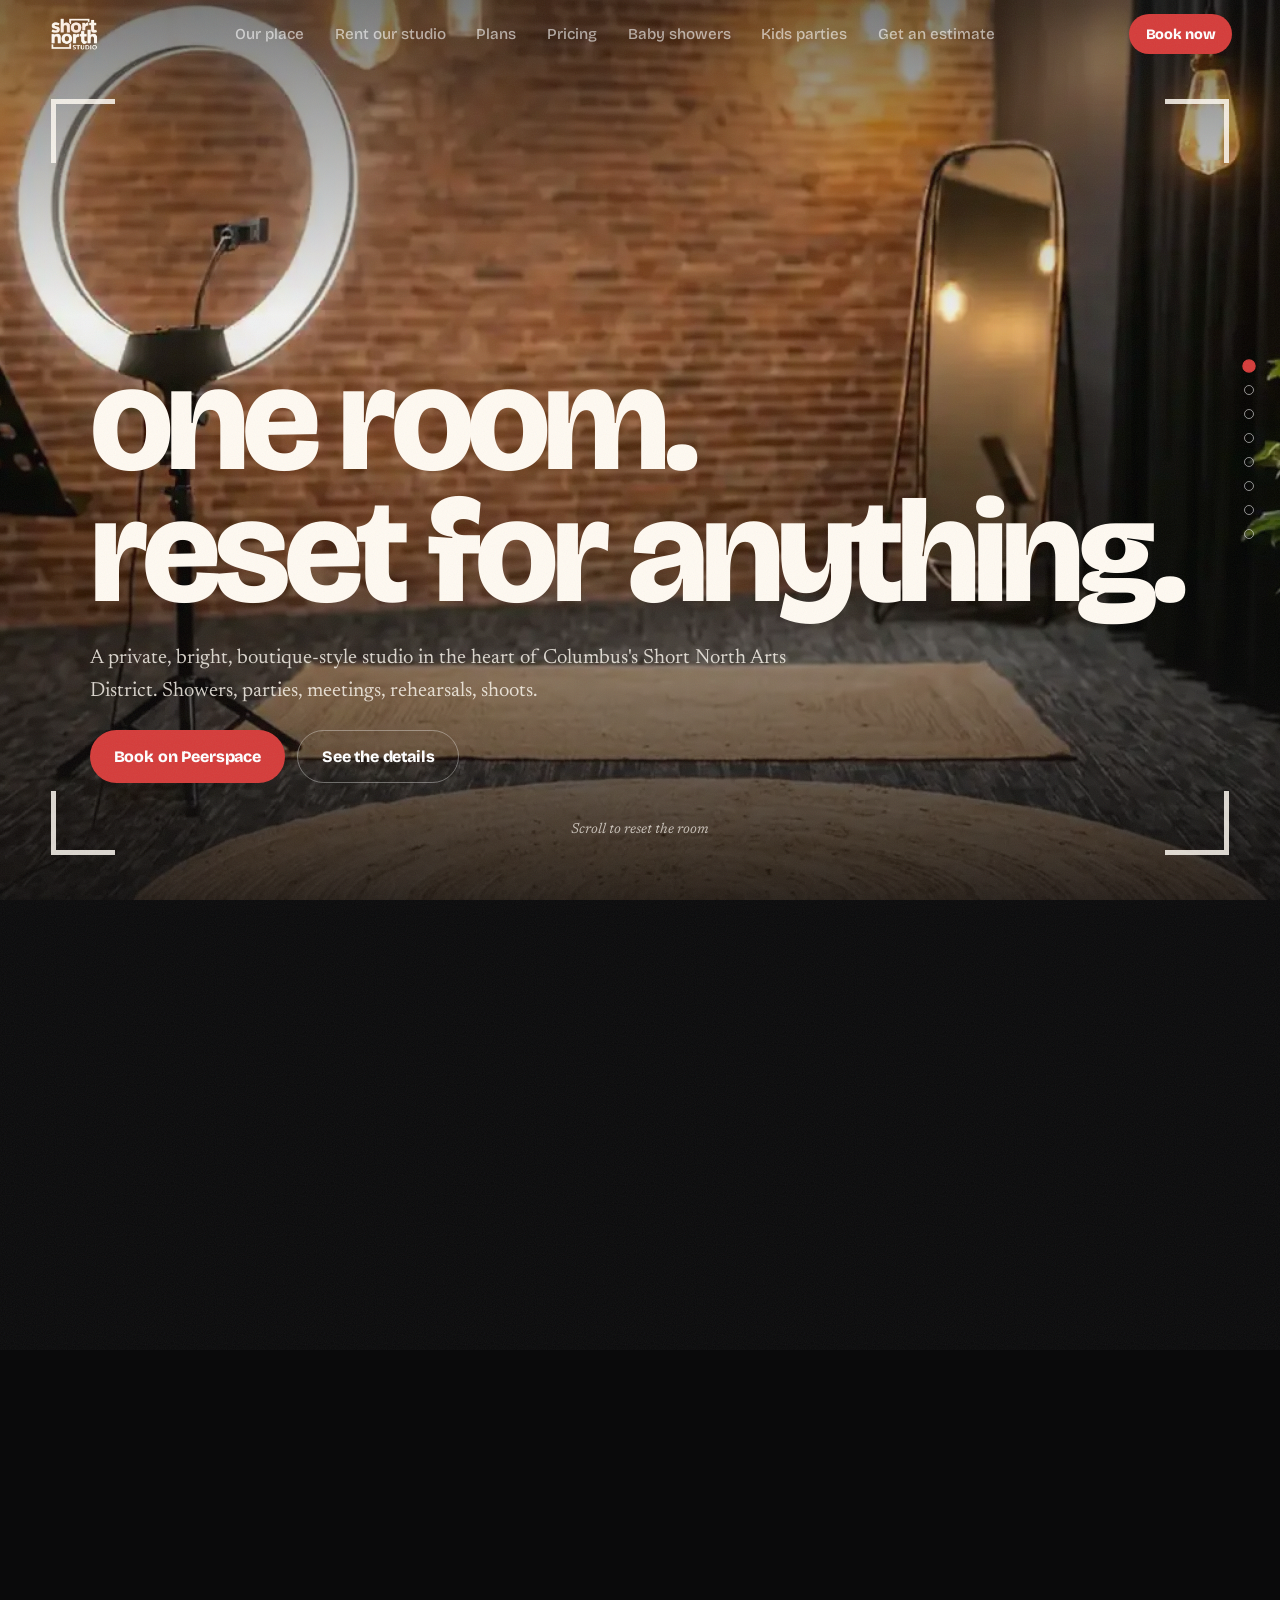
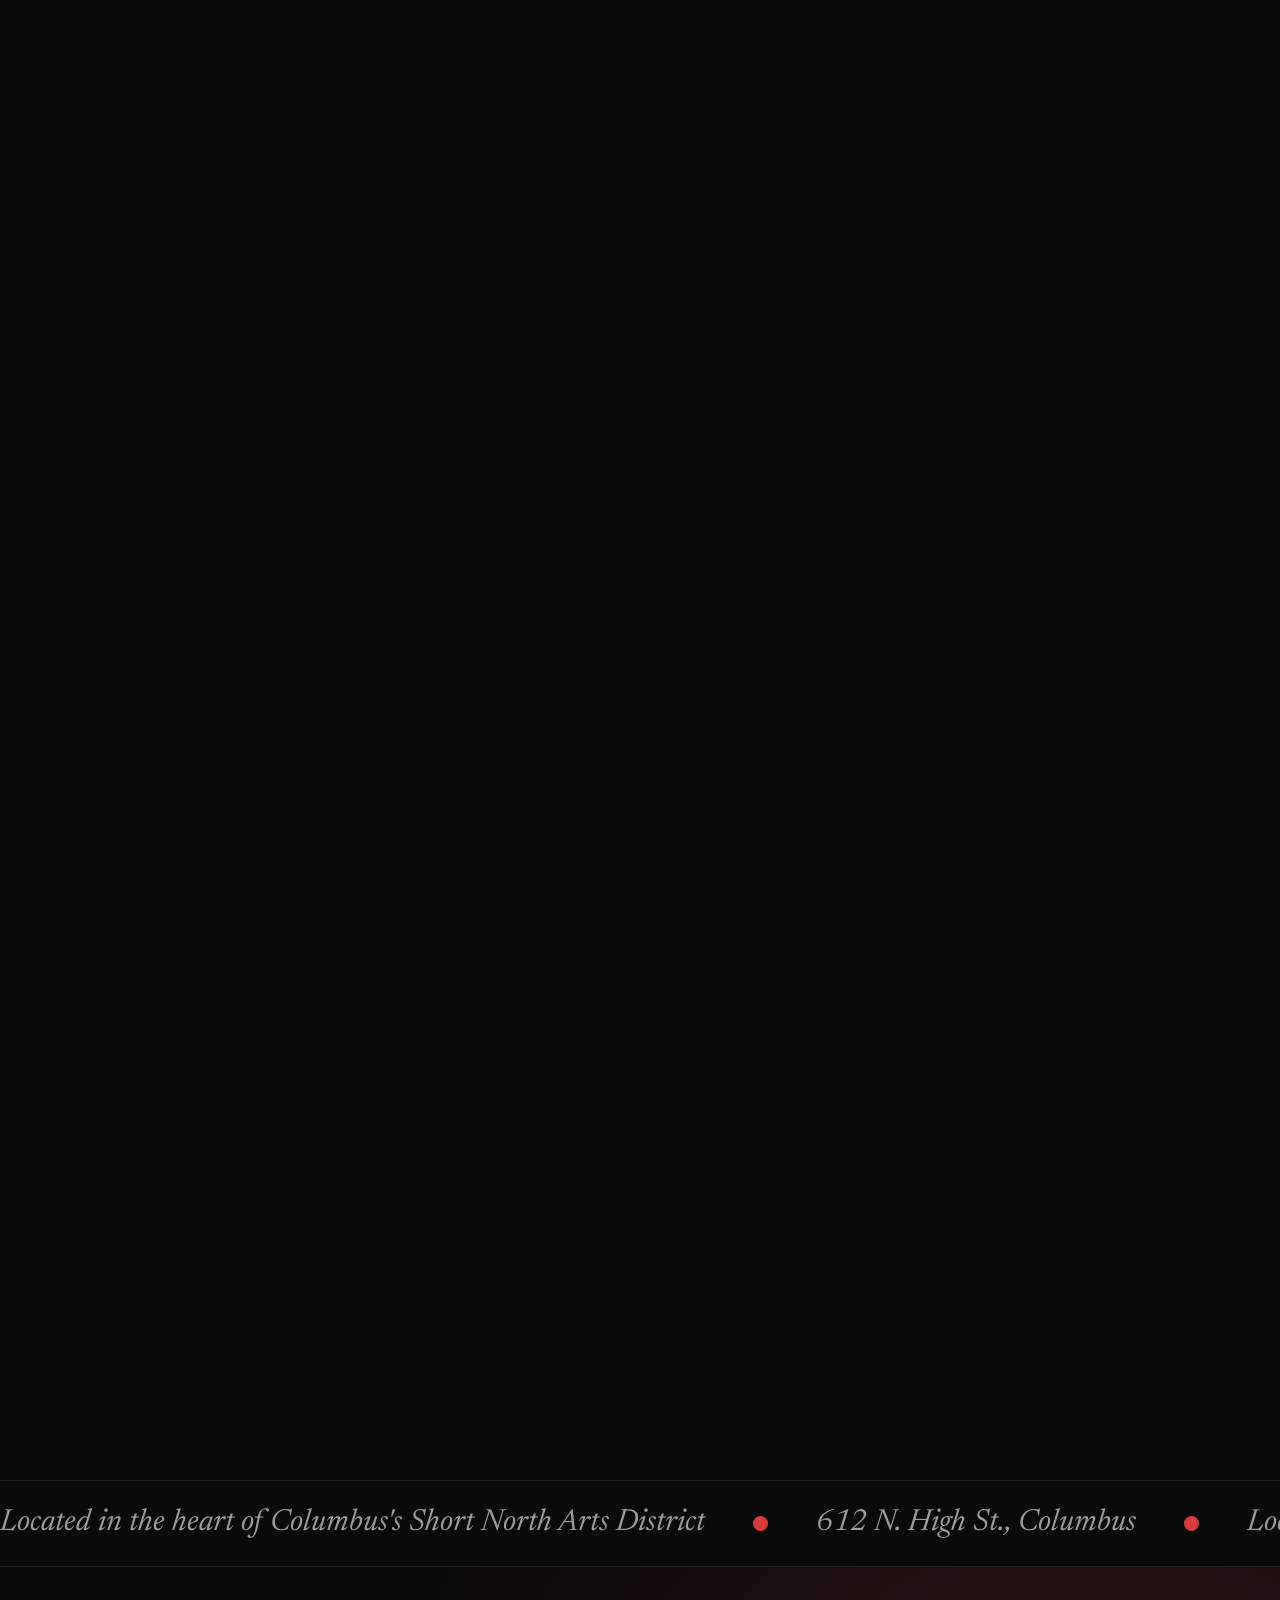
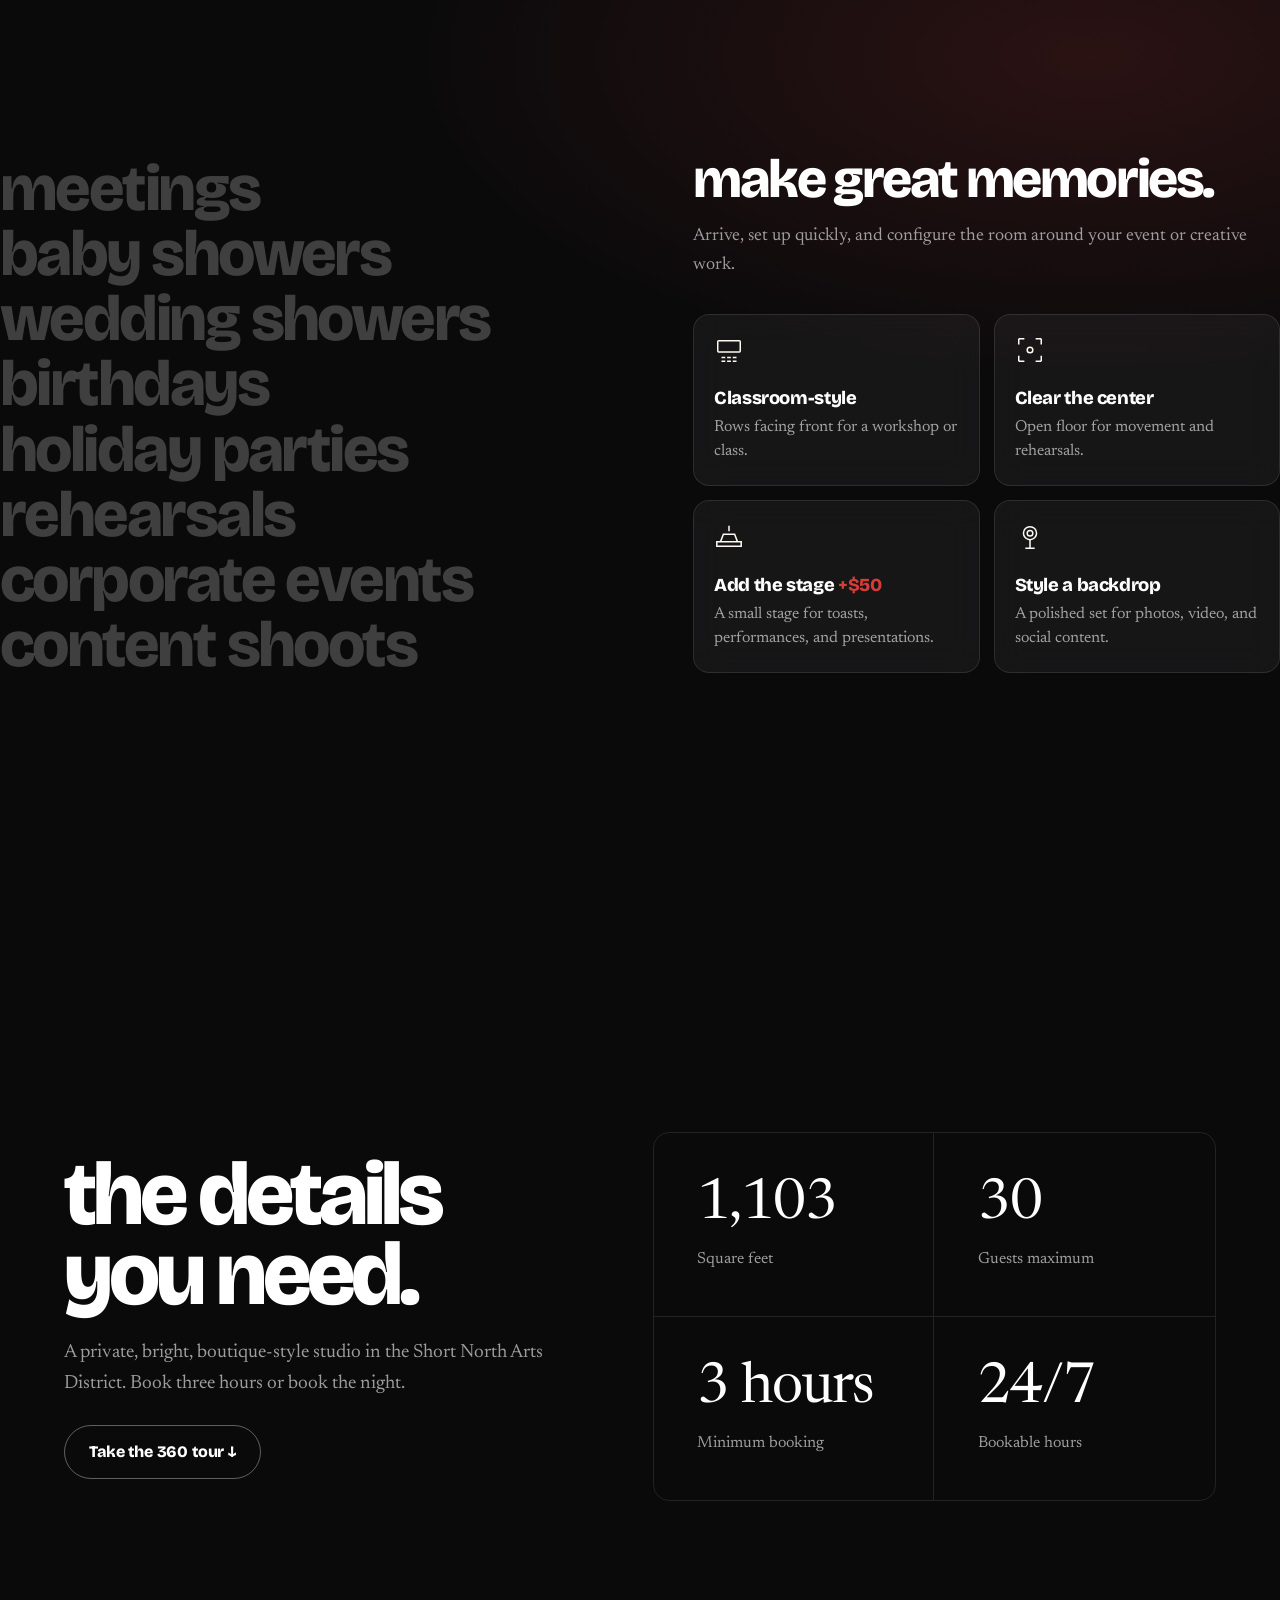
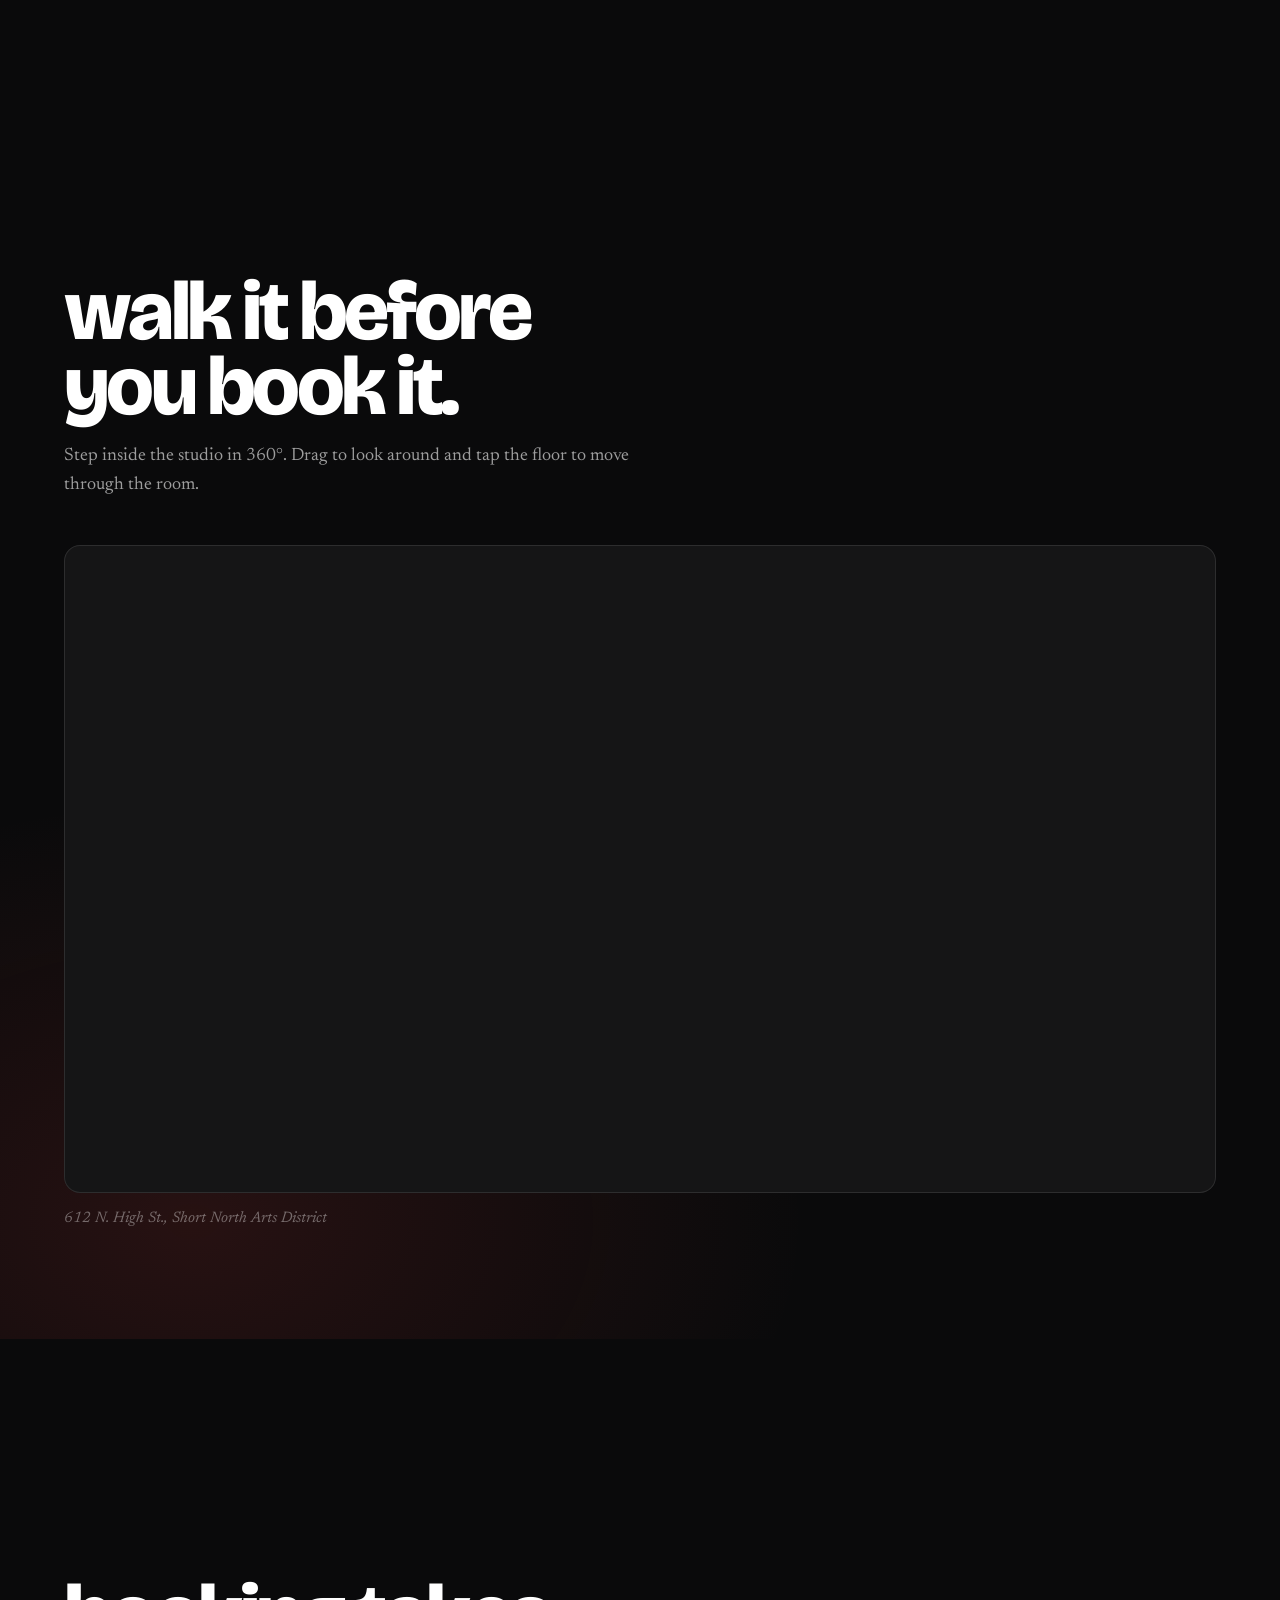
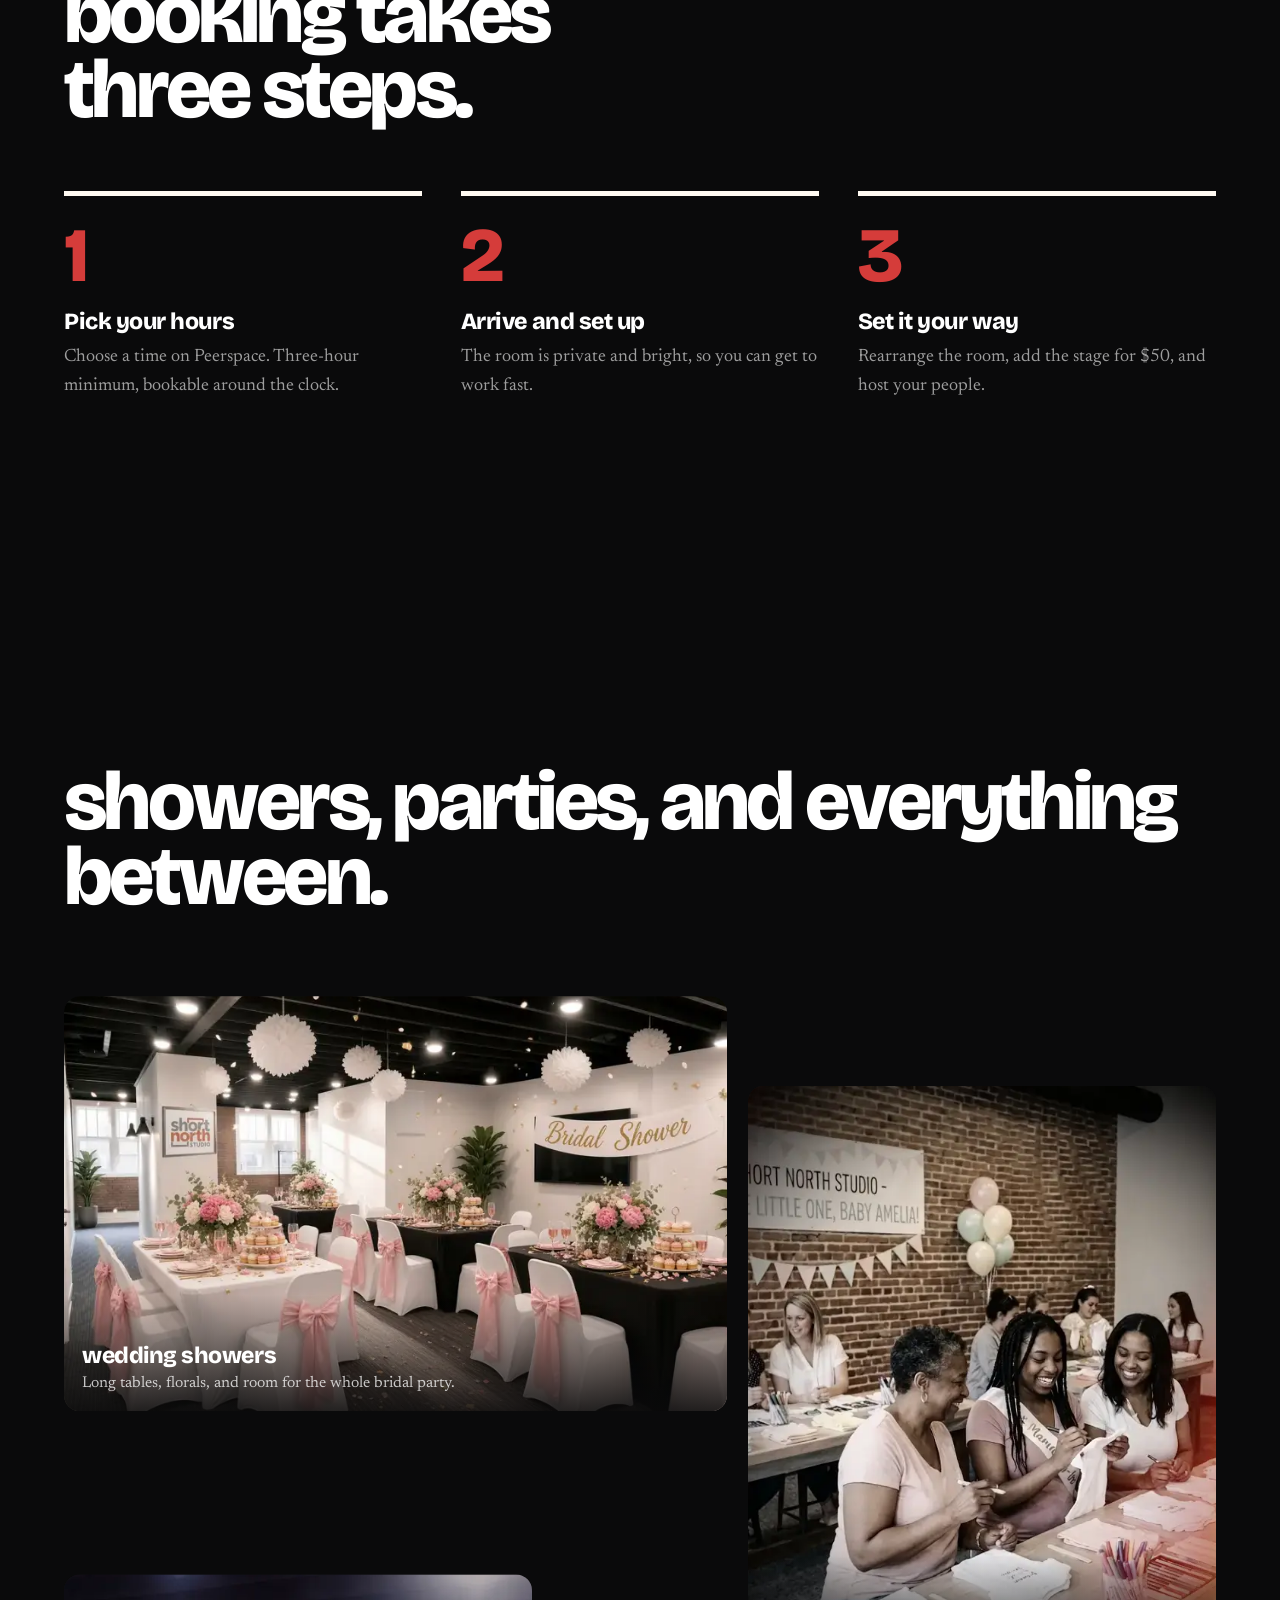
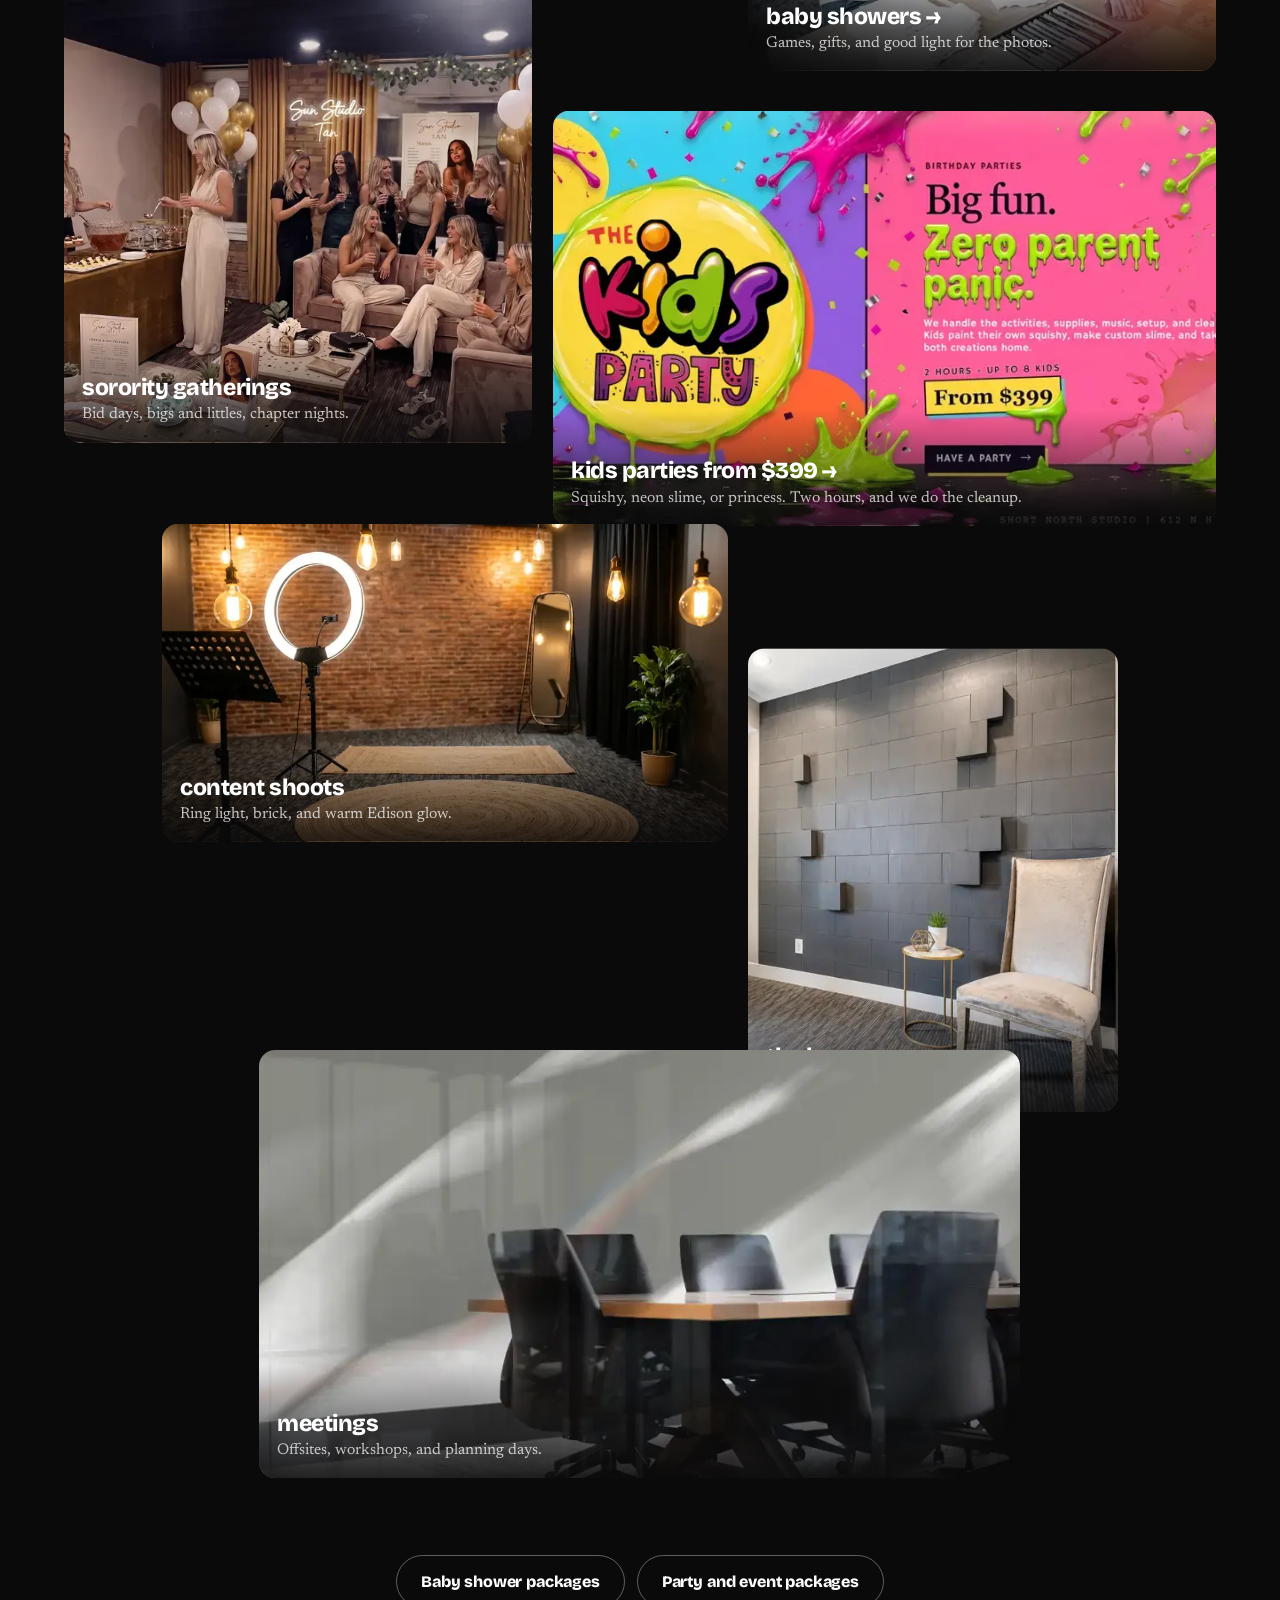
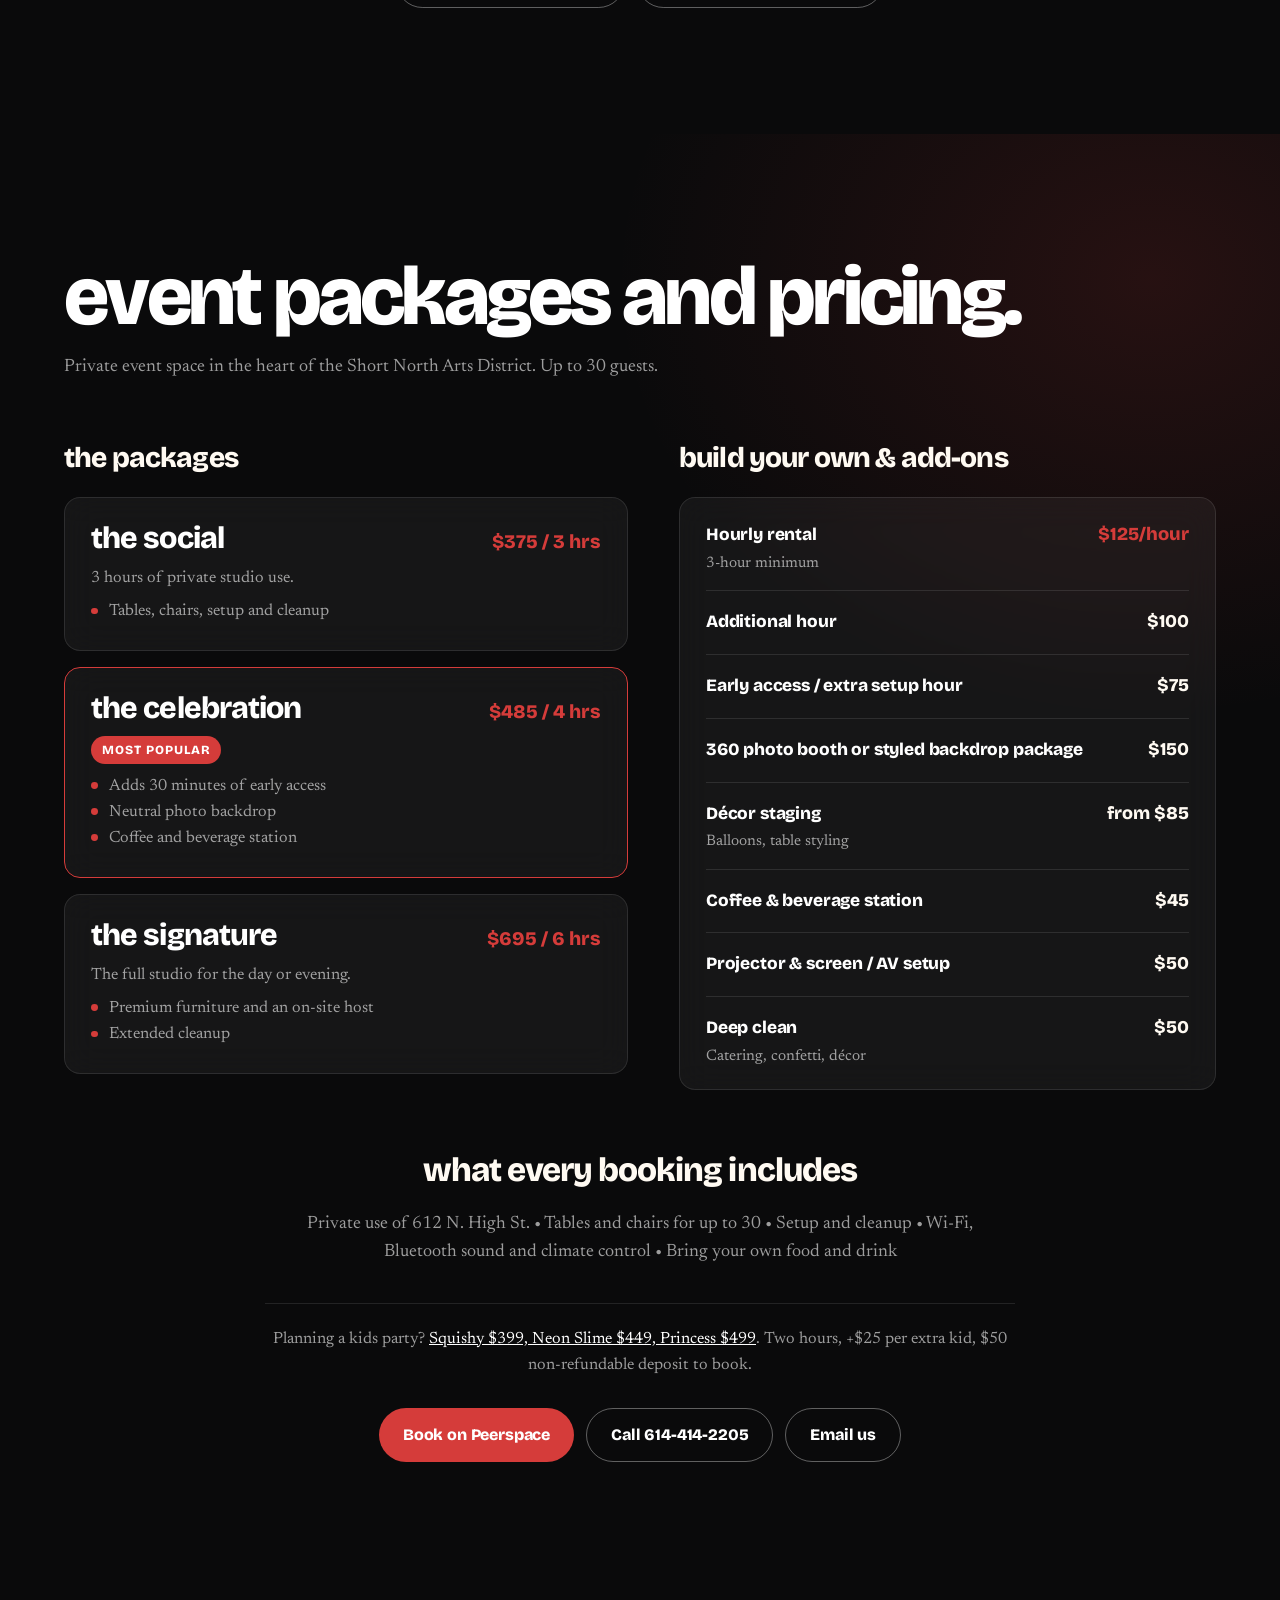
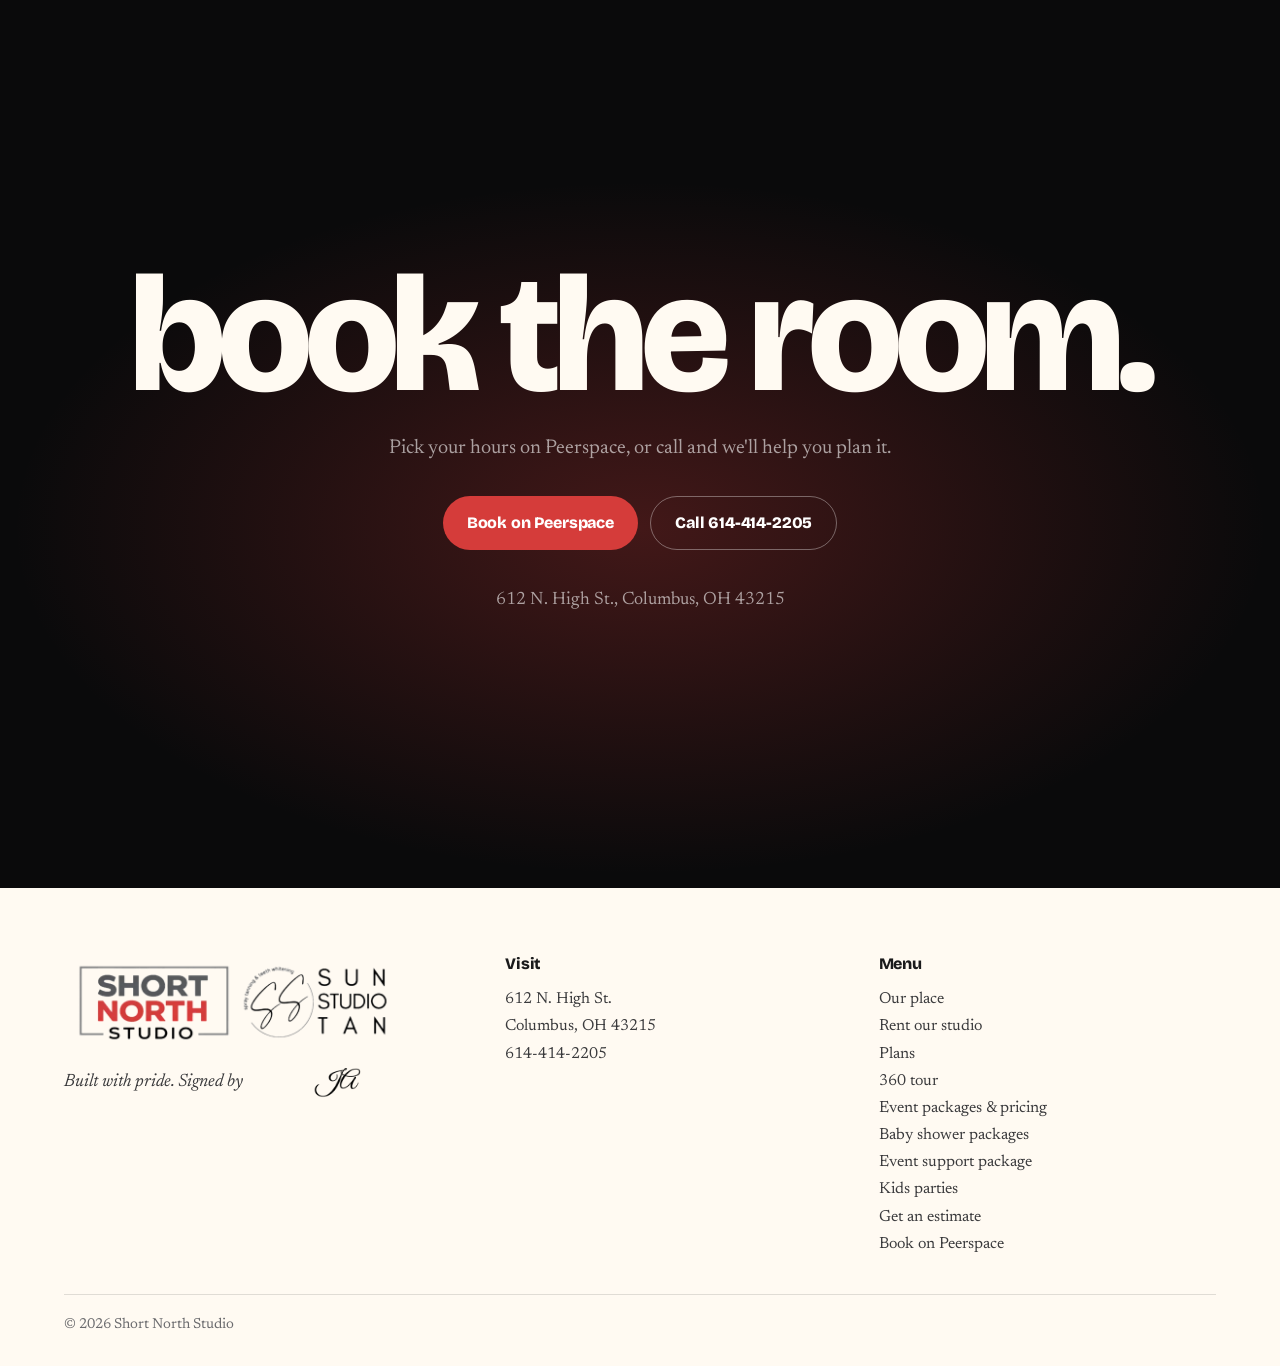
==== commit 83666140: "Add live Netlify site with 360 tour and event pricing sections Brings the deployed short-north-studi" ====
--- a/index.html
+++ b/index.html
@@ -1,232 +1,718 @@
 <!DOCTYPE html>
 <html lang="en">
 <head>
-<meta charset="UTF-8">
-<meta name="viewport" content="width=device-width, initial-scale=1.0">
-<meta name="description" content="Short North Studio is a flexible creative event space in Columbus, Ohio for celebrations, workshops, rehearsals, meetings, content shoots, and kids parties.">
-<meta name="theme-color" content="#171715">
-<title>Short North Studio | Columbus Event Space &amp; Creative Studio</title>
-<link rel="stylesheet" href="styles.css">
+<meta charset="utf-8">
+<meta name="viewport" content="width=device-width, initial-scale=1, viewport-fit=cover">
+<title>Short North Studio | Private Event Space in Columbus, OH</title>
+<meta name="description" content="Rent a bright, private event studio at 612 N. High St. in Columbus's Short North. Showers, birthdays, meetings, workshops and content shoots. Three-hour minimum.">
+<link rel="canonical" href="https://short-north-studio.com/">
+<meta name="theme-color" content="#0a0a0b">
+<link rel="icon" type="image/png" sizes="32x32" href="favicon-32.png">
+<link rel="icon" type="image/png" sizes="48x48" href="favicon-48.png">
+<link rel="apple-touch-icon" href="apple-touch-icon.png">
+<meta property="og:type" content="website">
+<meta property="og:site_name" content="Short North Studio">
+<meta property="og:title" content="Short North Studio | Book one room. Reset for anything.">
+<meta property="og:description" content="A private, bright event studio at 612 N. High St. in Columbus's Short North. Showers, parties, meetings and shoots. Three-hour minimum.">
+<meta property="og:url" content="https://short-north-studio.com/">
+<meta property="og:image" content="https://short-north-studio.com/og-image.jpg">
+<meta property="og:image:width" content="1200">
+<meta property="og:image:height" content="630">
+<meta property="og:image:alt" content="Short North Studio set for a bridal shower, with the tagline book one room, reset for anything">
+<meta property="og:locale" content="en_US">
+<meta name="twitter:card" content="summary_large_image">
+<meta name="twitter:title" content="Short North Studio | Book one room. Reset for anything.">
+<meta name="twitter:description" content="A private event studio in Columbus's Short North. Three-hour minimum.">
+<meta name="twitter:image" content="https://short-north-studio.com/og-image.jpg">
+<link rel="preload" as="image" href="frames/d/000.webp" media="(min-width: 768px)">
+<link rel="preload" as="image" href="frames/m/000.webp" media="(max-width: 767px)">
+<script type="application/ld+json">{"@context": "https://schema.org", "@type": "EventVenue", "name": "Short North Studio", "url": "https://short-north-studio.com/", "image": "https://short-north-studio.com/og-image.jpg", "description": "Rent a bright, private event studio at 612 N. High St. in Columbus's Short North. Showers, birthdays, meetings, workshops and content shoots. Three-hour minimum.", "telephone": "+1-614-414-2205", "address": {"@type": "PostalAddress", "streetAddress": "612 N. High St.", "addressLocality": "Columbus", "addressRegion": "OH", "postalCode": "43215", "addressCountry": "US"}, "maximumAttendeeCapacity": 30, "sameAs": ["https://www.peerspace.com/pages/listings/697455a9e9f85bc77b30f5e9"]}</script>
+<link rel="preconnect" href="https://fonts.googleapis.com">
+<link rel="preconnect" href="https://fonts.gstatic.com" crossorigin>
+<link href="https://fonts.googleapis.com/css2?family=Bricolage+Grotesque:opsz,wght@12..96,500;12..96,800&family=Newsreader:ital,opsz,wght@0,6..72,400;0,6..72,500;1,6..72,400&display=swap" rel="stylesheet">
+<style>
+:root{
+  --ink:#0a0a0b; --text:#ffffff; --muted:rgba(255,255,255,.6); --faint:rgba(255,255,255,.38);
+  --red:#D53C3A; --red-deep:#b12c2a; --cream:#FFFAF2;
+  --card:rgba(255,255,255,.05); --line:rgba(255,255,255,.1);
+  --display:"Bricolage Grotesque", "Arial Black", "Helvetica Neue", Arial, sans-serif;
+  --serif:"Newsreader", Georgia, "Times New Roman", serif;
+  box-sizing:border-box;
+  padding-top:env(safe-area-inset-top,0px);
+  padding-bottom:env(safe-area-inset-bottom,0px);
+}
+@media (prefers-color-scheme: dark){ :root:not([data-theme="light"]){ --ink:#0a0a0b; --text:#ffffff; } }
+:root[data-theme="dark"]{ --ink:#0a0a0b; --text:#ffffff; }
+html{ scroll-padding-top:env(safe-area-inset-top,0px); background:var(--ink); }
+*,*::before,*::after{ box-sizing:inherit; margin:0; padding:0; }
+body{ background:var(--ink); color:var(--text); font-family:var(--serif); font-size:1.125rem; line-height:1.6; -webkit-font-smoothing:antialiased; overflow-x:hidden; }
+img{ max-width:100%; display:block; }
+a{ color:inherit; }
+:focus-visible{ outline:2px solid var(--red); outline-offset:3px; border-radius:4px; }
+
+/* ---------- chrome ---------- */
+.progress{ position:fixed; top:0; left:0; right:0; height:3px; z-index:60; padding-top:env(safe-area-inset-top,0px); pointer-events:none; }
+.progress i{ display:block; height:3px; width:100%; background:var(--red); transform-origin:0 50%; transform:scaleX(0); }
+.topnav{ position:fixed; top:0; left:0; right:0; z-index:50; display:flex; align-items:center; justify-content:space-between; gap:1rem;
+  padding:calc(env(safe-area-inset-top,0px) + 14px) clamp(16px,4vw,48px) 14px; transition:background .35s, backdrop-filter .35s; }
+.topnav.solid{ background:rgba(10,10,11,.72); backdrop-filter:blur(16px); -webkit-backdrop-filter:blur(16px); border-bottom:1px solid var(--line); }
+.topnav .brand img{ height:40px; width:auto; }
+.topnav ul{ display:flex; gap:clamp(12px,2.4vw,32px); list-style:none; font-family:var(--display); font-weight:500; font-size:.95rem; }
+.topnav ul a{ text-decoration:none; color:var(--muted); transition:color .2s; }
+.topnav ul a:hover{ color:var(--text); }
+.pill{ display:inline-flex; align-items:center; justify-content:center; gap:.5em; border-radius:999px; padding:.8em 1.5em; font-family:var(--display); font-weight:800; font-size:1rem; text-decoration:none; letter-spacing:-.01em; transition:background .2s, color .2s, transform .2s; white-space:nowrap; }
+.pill.red{ background:var(--red); color:#fff; }
+.pill.red:hover{ background:var(--red-deep); }
+.pill.ghost{ border:1px solid rgba(255,255,255,.35); color:var(--text); }
+.pill.ghost:hover{ background:rgba(255,255,255,.08); }
+.pill.small{ padding:.6em 1.15em; font-size:.9rem; }
+
+.dots{ position:fixed; right:clamp(10px,2vw,26px); top:50%; transform:translateY(-50%); z-index:50; display:flex; flex-direction:column; gap:14px; }
+.dots a{ width:10px; height:10px; border-radius:50%; border:1px solid rgba(255,255,255,.55); display:block; transition:background .25s, transform .25s, border-color .25s; }
+.dots a.on{ background:var(--red); border-color:var(--red); transform:scale(1.35); }
+.dots a span{ position:absolute; width:1px; height:1px; overflow:hidden; clip:rect(0 0 0 0); }
+
+.grain{ position:fixed; inset:-50%; z-index:70; pointer-events:none; opacity:.07;
+  background-image:url("data:image/svg+xml,%3Csvg xmlns='http://www.w3.org/2000/svg' width='160' height='160'%3E%3Cfilter id='n'%3E%3CfeTurbulence type='fractalNoise' baseFrequency='.9' numOctaves='2' stitchTiles='stitch'/%3E%3C/filter%3E%3Crect width='100%25' height='100%25' filter='url(%23n)'/%3E%3C/svg%3E");
+  animation:grain 1.2s steps(6) infinite; }
+@keyframes grain{ 0%{transform:translate(0,0)} 20%{transform:translate(-3%,2%)} 40%{transform:translate(2%,-3%)} 60%{transform:translate(-2%,-1%)} 80%{transform:translate(3%,3%)} 100%{transform:translate(0,0)} }
+#motes{ position:fixed; inset:0; z-index:5; pointer-events:none; }
+
+.loader{ position:fixed; inset:0; z-index:90; background:var(--ink); display:grid; place-items:center; transition:opacity .6s, visibility .6s; }
+.loader.done{ opacity:0; visibility:hidden; }
+.loader-inner{ width:min(280px,70vw); text-align:center; }
+.loader img{ width:150px; margin:0 auto 22px; }
+.loader .bar{ height:2px; background:var(--line); overflow:hidden; }
+.loader .bar i{ display:block; height:100%; width:0; background:var(--red); transition:width .15s; }
+.loader p{ margin-top:10px; font-size:.9rem; color:var(--faint); font-style:italic; }
+
+/* ---------- shared type ---------- */
+.h-display{ font-family:var(--display); font-weight:800; text-transform:lowercase; letter-spacing:-.045em; line-height:.9; }
+.split .ch{ display:inline-block; opacity:0; transform:translateY(.45em); transition:opacity .5s ease, transform .6s cubic-bezier(.2,.8,.2,1); }
+.split .w{ display:inline-block; white-space:nowrap; }
+.split.in .ch{ opacity:1; transform:none; }
+.lede{ color:var(--muted); max-width:34em; }
+.wrap{ width:min(1200px,100% - 2*clamp(20px,5vw,64px)); margin-inline:auto; }
+section{ position:relative; z-index:6; }
+.panel{ min-height:100vh; min-height:100svh; display:flex; align-items:center; padding-block:clamp(90px,12vh,140px); }
+
+/* ---------- hero ---------- */
+#hero{ height:520vh; }
+.stage{ position:sticky; top:0; height:100vh; height:100svh; overflow:hidden; }
+#reel{ position:absolute; inset:0; width:100%; height:100%; display:block; }
+.stage::after{ content:""; position:absolute; inset:0; background:linear-gradient(180deg,rgba(10,10,11,.55) 0%,rgba(10,10,11,.05) 35%,rgba(10,10,11,.15) 60%,rgba(10,10,11,.85) 100%); pointer-events:none; }
+/* viewfinder corners, borrowed from the logo's bracket frame */
+.finder{ position:absolute; inset:clamp(76px,11vh,110px) clamp(18px,4vw,56px) clamp(22px,5vh,52px); z-index:2; pointer-events:none; }
+.finder b{ position:absolute; width:clamp(28px,5vw,64px); height:clamp(28px,5vw,64px); border:0 solid var(--cream); opacity:.85; }
+.finder b:nth-child(1){ top:0; left:0; border-top-width:5px; border-left-width:5px; }
+.finder b:nth-child(2){ top:0; right:0; border-top-width:5px; border-right-width:5px; }
+.finder b:nth-child(3){ bottom:0; left:0; border-bottom-width:5px; border-left-width:5px; }
+.finder b:nth-child(4){ bottom:0; right:0; border-bottom-width:5px; border-right-width:5px; }
+.hero-copy{ position:absolute; z-index:3; left:clamp(34px,7vw,110px); right:clamp(34px,7vw,110px); bottom:clamp(64px,13vh,140px); }
+.hero-copy h1{ font-size:clamp(3.2rem,11.5vw,10.5rem); color:var(--cream); }
+.hero-copy .lede{ margin-top:clamp(14px,2.5vh,26px); font-size:clamp(1.05rem,1.6vw,1.35rem); color:rgba(255,250,242,.82); }
+.hero-copy .actions{ margin-top:22px; display:flex; flex-wrap:wrap; gap:12px; }
+.caption{ position:absolute; z-index:3; left:clamp(34px,7vw,110px); bottom:clamp(64px,13vh,140px); right:clamp(34px,7vw,110px); pointer-events:none; }
+.caption p{ font-family:var(--display); font-weight:800; text-transform:lowercase; letter-spacing:-.04em; line-height:.95; font-size:clamp(2.4rem,7.5vw,6.5rem); color:var(--cream); opacity:0; transform:translateY(24px); transition:opacity .45s, transform .55s cubic-bezier(.2,.8,.2,1); position:absolute; bottom:0; left:0; right:0; }
+.caption p.on{ opacity:1; transform:none; }
+.caption small{ display:block; font-family:var(--serif); font-style:italic; font-weight:400; letter-spacing:0; text-transform:none; font-size:clamp(1rem,1.5vw,1.25rem); color:rgba(255,250,242,.75); margin-top:12px; }
+.counter{ position:absolute; z-index:3; right:clamp(34px,7vw,110px); bottom:clamp(64px,13vh,140px); font-family:var(--serif); font-size:1rem; color:rgba(255,250,242,.7); font-variant-numeric:tabular-nums; opacity:0; transition:opacity .4s; }
+.counter.on{ opacity:1; }
+.scrollhint{ position:absolute; z-index:3; left:50%; bottom:calc(clamp(22px,5vh,52px) + 14px); transform:translateX(-50%); font-size:.9rem; font-style:italic; color:rgba(255,250,242,.7); transition:opacity .3s; }
+
+/* marquee band (from the original site's scrolling line) */
+.band{ position:relative; z-index:6; border-block:1px solid var(--line); overflow:hidden; padding:18px 0; background:var(--ink); }
+.band .track{ display:flex; width:max-content; animation:band 38s linear infinite; }
+.band span{ font-family:var(--serif); font-style:italic; font-size:clamp(1.2rem,2.4vw,1.9rem); color:var(--muted); padding-right:3rem; white-space:nowrap; }
+.band span::after{ content:""; display:inline-block; width:.5em; height:.5em; margin-left:3rem; background:var(--red); border-radius:50%; vertical-align:middle; }
+@keyframes band{ to{ transform:translateX(-50%); } }
+
+/* ---------- uses ---------- */
+#uses{ background:
+  radial-gradient(90% 60% at 85% 10%, rgba(213,60,58,.16), transparent 60%),
+  var(--ink); }
+.uses-grid{ display:grid; grid-template-columns:1.05fr 1fr; gap:clamp(36px,6vw,90px); align-items:start; width:100%; }
+.uses-list{ list-style:none; font-family:var(--display); font-weight:800; text-transform:lowercase; letter-spacing:-.04em; line-height:1.02; font-size:clamp(2.1rem,5vw,4.2rem); }
+.uses-list li{ color:rgba(255,255,255,.22); transition:color .3s; cursor:default; }
+.uses-list li:hover, .uses-list li.lit{ color:var(--text); }
+.uses-side h2{ font-size:clamp(2.2rem,4.2vw,3.6rem); }
+.uses-side .lede{ margin-top:18px; }
+.setups{ margin-top:34px; display:grid; grid-template-columns:1fr 1fr; gap:14px; }
+.glass{ background:var(--card); border:1px solid var(--line); border-radius:16px; backdrop-filter:blur(16px); -webkit-backdrop-filter:blur(16px); }
+.setup{ padding:20px 20px 22px; }
+.setup svg{ width:30px; height:30px; stroke:var(--cream); fill:none; stroke-width:1.6; margin-bottom:12px; }
+.setup h3{ font-family:var(--display); font-weight:800; font-size:1.15rem; letter-spacing:-.02em; line-height:1.2; }
+.setup p{ color:var(--muted); font-size:1rem; line-height:1.5; margin-top:6px; }
+.setup .price{ color:var(--red); font-family:var(--display); font-weight:800; }
+
+/* ---------- details ---------- */
+#details .wrap{ display:grid; grid-template-columns:1fr 1.1fr; gap:clamp(36px,6vw,90px); align-items:center; }
+#details h2{ font-size:clamp(3rem,7vw,6.2rem); }
+#details .lede{ margin-top:22px; font-size:1.2rem; }
+.stats{ display:grid; grid-template-columns:1fr 1fr; border:1px solid var(--line); border-radius:16px; overflow:hidden; }
+.stat{ padding:clamp(24px,3.4vw,44px); border-right:1px solid var(--line); border-bottom:1px solid var(--line); }
+.stat:nth-child(2n){ border-right:0; }
+.stat:nth-child(n+3){ border-bottom:0; }
+.stat .num{ white-space:nowrap; font-family:var(--serif); font-weight:400; font-size:clamp(2.4rem,4.4vw,4rem); line-height:1; letter-spacing:-.02em; font-variant-numeric:lining-nums tabular-nums; }
+.stat .lab{ margin-top:14px; color:var(--muted); font-size:1rem; }
+
+/* ---------- how ---------- */
+#how h2{ font-size:clamp(2.8rem,6.5vw,5.6rem); max-width:10ch; }
+.steps{ list-style:none; margin-top:clamp(40px,7vh,70px); display:grid; grid-template-columns:repeat(3,1fr); gap:clamp(18px,3vw,40px); counter-reset:s; }
+.steps li{ border-top:5px solid var(--cream); padding-top:22px; counter-increment:s; }
+.steps li::before{ content:counter(s); display:block; font-family:var(--display); font-weight:800; font-size:clamp(3rem,6vw,5rem); line-height:1; color:var(--red); letter-spacing:-.05em; margin-bottom:14px; }
+.steps h3{ font-family:var(--display); font-weight:800; font-size:1.45rem; letter-spacing:-.02em; line-height:1.15; }
+.steps p{ color:var(--muted); margin-top:8px; }
+
+/* ---------- gallery ---------- */
+#gallery{ padding-block:clamp(90px,14vh,160px); min-height:100vh; }
+#gallery .head{ display:flex; flex-wrap:wrap; align-items:end; justify-content:space-between; gap:24px; margin-bottom:clamp(40px,7vh,72px); }
+#gallery h2{ font-size:clamp(2.8rem,6.5vw,5.6rem); }
+.gal{ display:grid; grid-template-columns:repeat(12,1fr); gap:clamp(12px,1.6vw,22px); align-items:start; }
+.tile{ position:relative; border-radius:16px; overflow:hidden; will-change:transform; background:#151516; }
+.tile img{ width:100%; height:100%; object-fit:cover; transform:scale(1.04); }
+.tile figcaption{ position:absolute; left:0; right:0; bottom:0; padding:48px 18px 16px; background:linear-gradient(180deg,transparent,rgba(10,10,11,.85)); }
+.tile figcaption strong{ display:block; font-family:var(--display); font-weight:800; font-size:clamp(1.2rem,1.8vw,1.55rem); letter-spacing:-.02em; text-transform:lowercase; line-height:1.1; }
+.tile figcaption span{ display:block; color:rgba(255,255,255,.75); font-size:.98rem; line-height:1.4; margin-top:4px; }
+.t1{ grid-column:1 / span 7; aspect-ratio:16/10; }
+.t2{ grid-column:8 / span 5; aspect-ratio:4/5; margin-top:12vh; }
+.t3{ grid-column:1 / span 5; aspect-ratio:1/1; margin-top:-8vh; }
+.t4{ grid-column:6 / span 7; aspect-ratio:16/10; }
+.t5{ grid-column:2 / span 6; aspect-ratio:16/9; }
+.t6{ grid-column:8 / span 4; aspect-ratio:4/5; margin-top:6vh; }
+.t7{ grid-column:3 / span 8; aspect-ratio:16/9; }
+.gal-actions{ margin-top:clamp(40px,7vh,70px); display:flex; flex-wrap:wrap; gap:12px; justify-content:center; }
+
+/* ---------- book ---------- */
+#book{ text-align:center; background:radial-gradient(70% 55% at 50% 60%, rgba(213,60,58,.28), transparent 70%), var(--ink); }
+#book .wrap{ display:flex; flex-direction:column; align-items:center; }
+#book h2{ font-size:clamp(3.6rem,13vw,12rem); color:var(--cream); }
+#book .lede{ margin-top:22px; font-size:1.25rem; text-align:center; }
+#book .actions{ margin-top:32px; display:flex; flex-wrap:wrap; gap:12px; justify-content:center; }
+#book address{ font-style:normal; margin-top:36px; color:var(--muted); }
+
+/* ---------- footer ---------- */
+footer{ position:relative; z-index:6; background:var(--cream); color:#1a1a1b; padding:clamp(44px,7vh,72px) 0 calc(28px + env(safe-area-inset-bottom,0px)); }
+footer .wrap{ display:grid; grid-template-columns:1.2fr 1fr 1fr; gap:36px; align-items:start; }
+footer .logos{ max-width:340px; }
+footer h4{ font-family:var(--display); font-weight:800; font-size:1rem; margin-bottom:10px; letter-spacing:-.01em; }
+footer p, footer li{ font-size:1rem; line-height:1.7; color:#3a3a3c; }
+footer ul{ list-style:none; }
+footer a{ text-decoration:none; }
+footer a:hover{ color:var(--red); }
+footer .sig{ display:flex; align-items:center; gap:12px; margin-top:14px; font-style:italic; color:#3a3a3c; }
+footer .sig img{ height:40px; width:auto; }
+footer .legal{ grid-column:1/-1; border-top:1px solid rgba(0,0,0,.12); padding-top:18px; font-size:.9rem; color:#6b6b6e; }
+
+/* ---------- 360 tour ---------- */
+#tour{ background:radial-gradient(80% 60% at 15% 90%, rgba(213,60,58,.14), transparent 60%), var(--ink); }
+#tour .wrap{ display:flex; flex-direction:column; }
+#tour h2{ font-size:clamp(2.8rem,6.5vw,5.6rem); max-width:12ch; }
+#tour .lede{ margin-top:18px; }
+.tour-frame{ position:relative; margin-top:clamp(28px,5vh,52px); width:100%; aspect-ratio:16/9; border-radius:16px; overflow:hidden; background:#151516; }
+.tour-frame iframe{ position:absolute; inset:0; width:100%; height:100%; border:0; }
+.tour-note{ margin-top:14px; font-size:.95rem; font-style:italic; color:var(--faint); }
+
+/* ---------- pricing ---------- */
+#pricing{ padding-block:clamp(90px,14vh,160px); background:radial-gradient(70% 50% at 90% 10%, rgba(213,60,58,.14), transparent 60%), var(--ink); }
+#pricing h2{ font-size:clamp(2.8rem,6.5vw,5.6rem); }
+#pricing .lede{ margin-top:18px; }
+.pricing-grid{ display:grid; grid-template-columns:1.05fr 1fr; gap:clamp(24px,4vw,56px); margin-top:clamp(36px,6vh,64px); align-items:start; }
+.col-h{ font-family:var(--display); font-weight:800; text-transform:lowercase; letter-spacing:-.03em; font-size:clamp(1.4rem,2.2vw,1.8rem); margin-bottom:16px; color:var(--cream); }
+.pkg-list{ display:grid; gap:16px; }
+.pkg{ padding:24px 26px 26px; position:relative; }
+.pkg.pop{ border-color:var(--red); }
+.pkg .top{ display:flex; justify-content:space-between; align-items:baseline; gap:6px 16px; flex-wrap:wrap; }
+.pkg h3{ font-family:var(--display); font-weight:800; font-size:clamp(1.4rem,2.4vw,1.9rem); letter-spacing:-.03em; text-transform:lowercase; line-height:1.1; }
+.pkg .cost{ font-family:var(--display); font-weight:800; color:var(--red); font-size:1.2rem; white-space:nowrap; }
+.pkg .badge{ display:inline-block; margin-top:8px; font-family:var(--display); font-weight:800; font-size:.78rem; letter-spacing:.08em; text-transform:uppercase; background:var(--red); color:#fff; border-radius:999px; padding:.3em .85em; }
+.pkg p{ color:var(--muted); font-size:1.02rem; line-height:1.5; margin-top:8px; }
+.pkg ul{ list-style:none; margin-top:8px; color:var(--muted); font-size:1.02rem; line-height:1.6; }
+.pkg li::before{ content:""; display:inline-block; width:.42em; height:.42em; background:var(--red); border-radius:50%; margin-right:.7em; vertical-align:middle; position:relative; top:-.05em; }
+.addons{ padding:6px 26px; }
+.addon{ display:flex; justify-content:space-between; align-items:baseline; gap:16px; padding:16px 0; border-bottom:1px solid var(--line); }
+.addon:last-child{ border-bottom:0; }
+.addon strong{ font-family:var(--display); font-weight:800; letter-spacing:-.01em; font-size:1.08rem; line-height:1.3; }
+.addon small{ display:block; color:var(--muted); font-size:.95rem; line-height:1.4; margin-top:2px; }
+.addon .amt{ font-family:var(--display); font-weight:800; white-space:nowrap; color:var(--cream); }
+.addon.hourly .amt{ color:var(--red); font-size:1.15rem; }
+.includes{ margin-top:clamp(32px,6vh,56px); text-align:center; }
+.includes h3{ font-family:var(--display); font-weight:800; text-transform:lowercase; letter-spacing:-.03em; font-size:clamp(1.5rem,2.6vw,2.1rem); color:var(--cream); }
+.includes p{ color:var(--muted); max-width:40em; margin:12px auto 0; }
+.kids-line{ margin:clamp(24px,4vh,36px) auto 0; padding-top:22px; border-top:1px solid var(--line); text-align:center; color:var(--muted); max-width:46em; font-size:1.02rem; }
+.kids-line a{ color:var(--text); }
+.price-actions{ margin-top:30px; display:flex; flex-wrap:wrap; gap:12px; justify-content:center; }
+@media (max-width: 900px){
+  .pricing-grid{ grid-template-columns:1fr; }
+}
+@media (max-width: 767px){
+  .tour-frame{ aspect-ratio:4/3; }
+  .addons{ padding:4px 20px; }
+  .pkg{ padding:20px; }
+}
+
+/* ---------- responsive ---------- */
+@media (max-width: 900px){
+  .uses-grid, #details .wrap{ grid-template-columns:1fr; }
+  .steps{ grid-template-columns:1fr; }
+  footer .wrap{ grid-template-columns:1fr; }
+}
+@media (max-width: 767px){
+  .topnav ul{ display:none; }
+  .topnav .brand img{ height:34px; }
+  .dots{ display:none; }
+  .setups{ grid-template-columns:1fr; }
+  .gal{ grid-template-columns:1fr; }
+  .gal .tile{ grid-column:1 / -1 !important; margin-top:0 !important; aspect-ratio:4/3; }
+  .counter{ display:none; }
+}
+@media (prefers-reduced-motion: reduce){
+  .grain{ animation:none; }
+  .band .track{ animation:none; }
+  .split .ch{ opacity:1; transform:none; transition:none; }
+  .tile{ transform:none !important; }
+  #motes{ display:none; }
+}
+</style>
 </head>
 <body>
 
-<div class="progress-bar" id="progressBar"></div>
-
-<header class="site-header" id="siteHeader">
-  <a href="#top" aria-label="Short North Studio home">
-    <img class="logo-mark logo-light" src="assets/logo-light.svg" alt="Short North Studio" width="118" height="52">
-    <img class="logo-mark logo-dark" src="assets/logo-dark.svg" alt="Short North Studio" width="118" height="52">
-  </a>
-  <ul class="nav-links">
-    <li><a href="#glance">The Space</a></li>
-    <li><a href="#fits">What Fits</a></li>
-    <li><a href="#slime-party">Kids Parties</a></li>
-    <li><a href="#location">Contact</a></li>
+<div class="loader" id="loader" role="status" aria-live="polite">
+  <div class="loader-inner">
+    <img src="img/logo.webp" alt="Short North Studio">
+    <div class="bar"><i id="loadbar"></i></div>
+    <p id="loadtxt">Setting up the room…</p>
+  </div>
+</div>
+
+<div class="progress" aria-hidden="true"><i id="prog"></i></div>
+<div class="grain" aria-hidden="true"></div>
+<canvas id="motes" aria-hidden="true"></canvas>
+
+<header class="topnav" id="topnav">
+  <a class="brand" href="#hero" aria-label="Short North Studio, back to top"><img src="img/logo.webp" alt="Short North Studio"></a>
+  <ul>
+    <li><a href="https://short-north-studio.wixstudio.com/snorthstudio">Our place</a></li>
+    <li><a href="https://short-north-studio.wixstudio.com/snorthstudio/trainers">Rent our studio</a></li>
+    <li><a href="https://short-north-studio.wixstudio.com/snorthstudio/pricing-plans/list">Plans</a></li>
+    <li><a href="#pricing">Pricing</a></li>
+    <li><a href="baby-showers/">Baby showers</a></li>
+    <li><a href="kids-parties/">Kids parties</a></li>
+    <li><a href="estimate/">Get an estimate</a></li>
   </ul>
-  <a class="nav-cta" href="#location">Check Availability <span>↗</span></a>
+  <a class="pill red small" href="https://www.peerspace.com/pages/listings/697455a9e9f85bc77b30f5e9" target="_blank" rel="noopener">Book now</a>
 </header>
 
-<main id="top">
-
-  <div class="hero-wrap">
-    <div class="hero-pin" id="heroPin">
-
-      <div class="video-layer" id="videoLayer">
-        <video autoplay muted loop playsinline preload="auto">
-          <source src="assets/hero.mp4" type="video/mp4">
-        </video>
+<nav class="dots" id="dots" aria-label="Page sections">
+  <a href="#hero" data-s="hero"><span>Top</span></a>
+  <a href="#uses" data-s="uses"><span>What it's for</span></a>
+  <a href="#details" data-s="details"><span>The details</span></a>
+  <a href="#tour" data-s="tour"><span>360 tour</span></a>
+  <a href="#how" data-s="how"><span>How booking works</span></a>
+  <a href="#gallery" data-s="gallery"><span>Gallery</span></a>
+  <a href="#pricing" data-s="pricing"><span>Pricing</span></a>
+  <a href="#book" data-s="book"><span>Book</span></a>
+</nav>
+
+<main>
+<section id="hero" data-section aria-label="Short North Studio">
+  <div class="stage">
+    <canvas id="reel" aria-hidden="true"></canvas>
+    <div class="finder" aria-hidden="true"><b></b><b></b><b></b><b></b></div>
+
+    <div class="hero-copy" id="heroCopy">
+      <h1 class="h-display split" data-split>one room.<br>reset for anything.</h1>
+      <p class="lede">A private, bright, boutique-style studio in the heart of Columbus's Short North Arts District. Showers, parties, meetings, rehearsals, shoots.</p>
+      <div class="actions">
+        <a class="pill red" href="https://www.peerspace.com/pages/listings/697455a9e9f85bc77b30f5e9" target="_blank" rel="noopener">Book on Peerspace</a>
+        <a class="pill ghost" href="#details">See the details</a>
       </div>
-
-      <div class="overlay-gradient"></div>
-      <div class="grain"></div>
-      <div class="particles" id="particles"></div>
-
-      <div class="hero-content" id="heroContent">
-        <div class="eyebrow on-dark"><span>Columbus, Ohio · Short North Arts District</span></div>
-        <h1 class="headline" id="headline">Room to<br><span class="accent-line">make it</span> memorable.</h1>
-        <p class="subcopy">A bright, flexible event and creative studio for parties, rehearsals, workshops, shoots, and intimate gatherings — right in the heart of the Short North.</p>
-        <div class="cta-row">
-          <a class="button button-cream" href="#location">Book the Studio <span class="arrow">↗</span></a>
-          <a href="#glance" class="btn-ghost">Explore the space <span class="down">↓</span></a>
+    </div>
+
+    <div class="caption" id="captions" aria-live="polite">
+      <p>lit for a shoot.<small>Ring light, brick, and warm Edison glow for photos, video, and social content.</small></p>
+      <p>set for a shower.<small>Long tables, florals, and room for 30.</small></p>
+      <p>turned up for a party.<small>Birthdays, sorority nights, holiday parties.</small></p>
+      <p>open for a workshop.<small>Tables, a screen, and 1,103 square feet to spread out.</small></p>
+      <p>squared away for a meeting.<small>Offsites, planning days, and corporate events.</small></p>
+    </div>
+    <div class="counter" id="counter">01 / 05</div>
+    <div class="scrollhint" id="scrollhint">Scroll to reset the room</div>
+  </div>
+</section>
+
+<div class="band" aria-label="Located in the heart of Columbus's Short North Arts District">
+  <div class="track" aria-hidden="true">
+    <span>Located in the heart of Columbus's Short North Arts District</span>
+    <span>612 N. High St., Columbus</span>
+    <span>Located in the heart of Columbus's Short North Arts District</span>
+    <span>612 N. High St., Columbus</span>
+    <span>Located in the heart of Columbus's Short North Arts District</span>
+    <span>612 N. High St., Columbus</span>
+    <span>Located in the heart of Columbus's Short North Arts District</span>
+    <span>612 N. High St., Columbus</span>
+  </div>
+</div>
+
+<section id="uses" class="panel" data-section>
+  <div class="wrap uses-grid">
+    <ul class="uses-list" id="usesList">
+      <li>meetings</li>
+      <li>baby showers</li>
+      <li>wedding showers</li>
+      <li>birthdays</li>
+      <li>holiday parties</li>
+      <li>rehearsals</li>
+      <li>corporate events</li>
+      <li>content shoots</li>
+    </ul>
+    <div class="uses-side">
+      <h2 class="h-display split" data-split>make great memories.</h2>
+      <p class="lede">Arrive, set up quickly, and configure the room around your event or creative work.</p>
+      <div class="setups">
+        <div class="setup glass">
+          <svg viewBox="0 0 32 32" aria-hidden="true"><rect x="4" y="6" width="24" height="12" rx="1"/><path d="M8 24h4M14 24h4M20 24h4M8 28h4M14 28h4M20 28h4"/></svg>
+          <h3>Classroom-style</h3>
+          <p>Rows facing front for a workshop or class.</p>
+        </div>
+        <div class="setup glass">
+          <svg viewBox="0 0 32 32" aria-hidden="true"><path d="M4 4h6M4 4v6M28 4h-6M28 4v6M4 28h6M4 28v-6M28 28h-6M28 28v-6"/><circle cx="16" cy="16" r="3"/></svg>
+          <h3>Clear the center</h3>
+          <p>Open floor for movement and rehearsals.</p>
+        </div>
+        <div class="setup glass">
+          <svg viewBox="0 0 32 32" aria-hidden="true"><path d="M3 22h26v5H3zM7 22l3-8h12l3 8"/><path d="M16 5v6"/></svg>
+          <h3>Add the stage <span class="price">+$50</span></h3>
+          <p>A small stage for toasts, performances, and presentations.</p>
+        </div>
+        <div class="setup glass">
+          <svg viewBox="0 0 32 32" aria-hidden="true"><circle cx="16" cy="13" r="7"/><circle cx="16" cy="13" r="3"/><path d="M16 20v9M11 29h10"/></svg>
+          <h3>Style a backdrop</h3>
+          <p>A polished set for photos, video, and social content.</p>
         </div>
       </div>
-
-      <div class="stat-row">
-        <div class="stat-card"><div class="stat-num">30</div><div class="stat-label">Guests Max</div></div>
-        <div class="stat-card"><div class="stat-num">1,103</div><div class="stat-label">Square Feet</div></div>
-        <div class="stat-card"><div class="stat-num">3 HR</div><div class="stat-label">Minimum</div></div>
-      </div>
-
-    </div>
-  </div>
-
-  <section class="section tight">
-    <div class="section-inner split">
+    </div>
+  </div>
+</section>
+
+<section id="details" class="panel" data-section>
+  <div class="wrap">
+    <div>
+      <h2 class="h-display split" data-split>the details you need.</h2>
+      <p class="lede">A private, bright, boutique-style studio in the Short North Arts District. Book three hours or book the night.</p>
+      <p style="margin-top:26px"><a class="pill ghost" href="#tour">Take the 360 tour &darr;</a></p>
+    </div>
+    <div class="stats">
+      <div class="stat"><div class="num" data-count="1103" data-sep="1">0</div><div class="lab">Square feet</div></div>
+      <div class="stat"><div class="num" data-count="30">0</div><div class="lab">Guests maximum</div></div>
+      <div class="stat"><div class="num"><span data-count="3">0</span> hours</div><div class="lab">Minimum booking</div></div>
+      <div class="stat"><div class="num"><span data-count="24">0</span>/7</div><div class="lab">Bookable hours</div></div>
+    </div>
+  </div>
+</section>
+
+<section id="tour" class="panel" data-section>
+  <div class="wrap">
+    <h2 class="h-display split" data-split>walk it before you book it.</h2>
+    <p class="lede">Step inside the studio in 360&deg;. Drag to look around and tap the floor to move through the room.</p>
+    <div class="tour-frame glass">
+      <iframe title="Short North Studio 360 tour" width="853" height="480" src="https://my.matterport.com/show/?m=DhTkobjgrge" loading="lazy" frameborder="0" allowfullscreen allow="autoplay; fullscreen; web-share; xr-spatial-tracking;"></iframe>
+    </div>
+    <p class="tour-note">612 N. High St., Short North Arts District</p>
+  </div>
+</section>
+
+<section id="how" class="panel" data-section>
+  <div class="wrap">
+    <h2 class="h-display split" data-split>booking takes three steps.</h2>
+    <ol class="steps">
+      <li><h3>Pick your hours</h3><p>Choose a time on Peerspace. Three-hour minimum, bookable around the clock.</p></li>
+      <li><h3>Arrive and set up</h3><p>The room is private and bright, so you can get to work fast.</p></li>
+      <li><h3>Set it your way</h3><p>Rearrange the room, add the stage for $50, and host your people.</p></li>
+    </ol>
+  </div>
+</section>
+
+<section id="gallery" data-section>
+  <div class="wrap">
+    <div class="head">
+      <h2 class="h-display split" data-split>showers, parties, and everything between.</h2>
+    </div>
+    <div class="gal" id="gal">
+      <figure class="tile t1" data-speed="-0.06"><img decoding="async" src="img/gallery-1.webp" alt="Studio set with long tables and pink chair sashes for a bridal shower" loading="lazy"><figcaption><strong>wedding showers</strong><span>Long tables, florals, and room for the whole bridal party.</span></figcaption></figure>
+      <figure class="tile t2" data-speed="0.08"><img decoding="async" src="img/gallery-2.webp" alt="Guests at a baby shower in the studio" loading="lazy"><figcaption><strong><a href="baby-showers/" style="text-decoration:none">baby showers →</a></strong><span>Games, gifts, and good light for the photos.</span></figcaption></figure>
+      <figure class="tile t3" data-speed="0.1"><img decoding="async" src="img/gallery-3.webp" alt="A sorority gathering in the studio lounge" loading="lazy"><figcaption><strong>sorority gatherings</strong><span>Bid days, bigs and littles, chapter nights.</span></figcaption></figure>
+      <figure class="tile t4" data-speed="-0.04"><img decoding="async" src="img/gallery-4.webp" alt="Kids party promo: big fun, zero parent panic, from $399" loading="lazy"><figcaption><strong><a href="kids-parties/" style="text-decoration:none">kids parties from $399 →</a></strong><span>Squishy, neon slime, or princess. Two hours, and we do the cleanup.</span></figcaption></figure>
+      <figure class="tile t5" data-speed="0.05"><img decoding="async" src="img/gallery-5.webp" alt="Content studio corner with a ring light, brick wall, and Edison bulbs" loading="lazy"><figcaption><strong>content shoots</strong><span>Ring light, brick, and warm Edison glow.</span></figcaption></figure>
+      <figure class="tile t6" data-speed="-0.08"><img decoding="async" src="img/gallery-6.webp" alt="Lounge corner with a velvet chair against a textured wall" loading="lazy"><figcaption><strong>the lounge corner</strong><span>A quiet spot for portraits and prep.</span></figcaption></figure>
+      <figure class="tile t7" data-speed="0.04"><img decoding="async" src="img/gallery-7.webp" alt="Conference table with black chairs in natural light" loading="lazy"><figcaption><strong>meetings</strong><span>Offsites, workshops, and planning days.</span></figcaption></figure>
+    </div>
+    <div class="gal-actions">
+      <a class="pill ghost" href="baby-showers/">Baby shower packages</a>
+      <a class="pill ghost" href="event-support/">Party and event packages</a>
+    </div>
+  </div>
+</section>
+
+<section id="pricing" data-section>
+  <div class="wrap">
+    <h2 class="h-display split" data-split>event packages and pricing.</h2>
+    <p class="lede">Private event space in the heart of the Short North Arts District. Up to 30 guests.</p>
+
+    <div class="pricing-grid">
       <div>
-        <p class="eyebrow">One room. Your vision.</p>
-        <h2>Not a ballroom. Not a blank box. Your kind of space.</h2>
-      </div>
-      <div>
-        <p>Short North Studio is for people who want something more personal than a traditional venue — and more polished than "we cleared out the living room."</p>
-        <div class="intro-callout">Bring the plan. We'll help the room flex around it.</div>
-      </div>
-    </div>
-  </section>
-
-  <section class="section" id="glance">
-    <div class="section-inner">
-      <p class="eyebrow">Space at a glance</p>
-      <h2>The details you need.</h2>
-      <p style="color:var(--ink-soft);max-width:60ch;margin-top:18px;line-height:1.7;">A private, bright, boutique-style studio in the Short North Arts District. Arrive, set up quickly, and configure the room around your event or creative work.</p>
-
-      <div class="glance-grid">
-        <div class="glance-cell"><div class="num">1,103</div><div class="label">Square Feet</div></div>
-        <div class="glance-cell"><div class="num">30</div><div class="label">Guests Maximum</div></div>
-        <div class="glance-cell"><div class="num">3 hrs</div><div class="label">Minimum Booking</div></div>
-        <div class="glance-cell"><div class="num">24/7</div><div class="label">Bookable Hours</div></div>
-      </div>
-
-      <div class="glance-sub">
-        <div>
-          <h3>Set it your way</h3>
-          <p>Arrange the room classroom-style for a workshop, clear the center for movement and rehearsals, add the small stage for $50, or style a polished backdrop for photos, video, and social content.</p>
-          <a class="button button-outline" href="#location">See availability and pricing <span class="arrow">↗</span></a>
+        <h3 class="col-h">the packages</h3>
+        <div class="pkg-list">
+          <article class="pkg glass">
+            <div class="top"><h3>the social</h3><span class="cost">$375 / 3 hrs</span></div>
+            <p>3 hours of private studio use.</p>
+            <ul><li>Tables, chairs, setup and cleanup</li></ul>
+          </article>
+          <article class="pkg glass pop">
+            <div class="top"><h3>the celebration</h3><span class="cost">$485 / 4 hrs</span></div>
+            <span class="badge">Most popular</span>
+            <ul>
+              <li>Adds 30 minutes of early access</li>
+              <li>Neutral photo backdrop</li>
+              <li>Coffee and beverage station</li>
+            </ul>
+          </article>
+          <article class="pkg glass">
+            <div class="top"><h3>the signature</h3><span class="cost">$695 / 6 hrs</span></div>
+            <p>The full studio for the day or evening.</p>
+            <ul>
+              <li>Premium furniture and an on-site host</li>
+              <li>Extended cleanup</li>
+            </ul>
+          </article>
         </div>
       </div>
-    </div>
-  </section>
-
-  <section class="section" id="fits">
-    <div class="section-inner">
-      <p class="eyebrow">Make the room yours</p>
-      <h2>What fits beautifully.</h2>
-
-      <div class="fits-grid">
-        <div class="fit-card">
-          <div class="fit-num">01</div>
-          <h3>Celebrate</h3>
-          <p>Birthdays, showers, intimate gatherings, and moments worth making a little extra.</p>
-          <div class="fit-arrow">↗</div>
-        </div>
-        <div class="fit-card">
-          <div class="fit-num">02</div>
-          <h3>Create</h3>
-          <p>Photo and video shoots, workshops, content days, pop-ups, and hands-on classes.</p>
-          <div class="fit-arrow">↗</div>
-        </div>
-        <div class="fit-card">
-          <div class="fit-num">03</div>
-          <h3>Perform</h3>
-          <p>Rehearsals, auditions, movement sessions, readings, and creative showcases.</p>
-          <div class="fit-arrow">↗</div>
+
+      <div>
+        <h3 class="col-h">build your own &amp; add-ons</h3>
+        <div class="addons glass">
+          <div class="addon hourly"><div><strong>Hourly rental</strong><small>3-hour minimum</small></div><span class="amt">$125/hour</span></div>
+          <div class="addon"><div><strong>Additional hour</strong></div><span class="amt">$100</span></div>
+          <div class="addon"><div><strong>Early access / extra setup hour</strong></div><span class="amt">$75</span></div>
+          <div class="addon"><div><strong>360 photo booth or styled backdrop package</strong></div><span class="amt">$150</span></div>
+          <div class="addon"><div><strong>D&eacute;cor staging</strong><small>Balloons, table styling</small></div><span class="amt">from $85</span></div>
+          <div class="addon"><div><strong>Coffee &amp; beverage station</strong></div><span class="amt">$45</span></div>
+          <div class="addon"><div><strong>Projector &amp; screen / AV setup</strong></div><span class="amt">$50</span></div>
+          <div class="addon"><div><strong>Deep clean</strong><small>Catering, confetti, d&eacute;cor</small></div><span class="amt">$50</span></div>
         </div>
       </div>
     </div>
-  </section>
-
-  <section class="section flex-section">
-    <div class="section-inner">
-      <p class="eyebrow">In the heart of the Short North Arts District</p>
-      <h2>Flexible by design.<br>The essentials are already here.</h2>
-
-      <ul class="flex-list">
-        <li><span class="fnum">01</span> 1,103 sq. ft. flexible floor plan</li>
-        <li><span class="fnum">02</span> Capacity for up to 30 guests</li>
-        <li><span class="fnum">03</span> Natural light + camera-friendly styling</li>
-        <li><span class="fnum">04</span> Tables + seating included</li>
-        <li><span class="fnum">05</span> Small stage add-on — $50</li>
-        <li><span class="fnum">06</span> Kitchen, restroom + Bluetooth-ready space</li>
+
+    <div class="includes">
+      <h3>what every booking includes</h3>
+      <p>Private use of 612 N. High St. &bull; Tables and chairs for up to 30 &bull; Setup and cleanup &bull; Wi-Fi, Bluetooth sound and climate control &bull; Bring your own food and drink</p>
+    </div>
+
+    <p class="kids-line">Planning a kids party? <a href="kids-parties/">Squishy $399, Neon Slime $449, Princess $499</a>. Two hours, +$25 per extra kid, $50 non-refundable deposit to book.</p>
+
+    <div class="price-actions">
+      <a class="pill red" href="https://www.peerspace.com/pages/listings/697455a9e9f85bc77b30f5e9" target="_blank" rel="noopener">Book on Peerspace</a>
+      <a class="pill ghost" href="tel:+16144142205">Call 614-414-2205</a>
+      <a class="pill ghost" href="mailto:info@short-north-studio.com">Email us</a>
+    </div>
+  </div>
+</section>
+
+<section id="book" class="panel" data-section>
+  <div class="wrap">
+    <h2 class="h-display split" data-split>book the room.</h2>
+    <p class="lede">Pick your hours on Peerspace, or call and we'll help you plan it.</p>
+    <div class="actions">
+      <a class="pill red" href="https://www.peerspace.com/pages/listings/697455a9e9f85bc77b30f5e9" target="_blank" rel="noopener">Book on Peerspace</a>
+      <a class="pill ghost" href="tel:+16144142205">Call 614-414-2205</a>
+    </div>
+    <address>612 N. High St., Columbus, OH 43215</address>
+  </div>
+</section>
+</main>
+
+<footer>
+  <div class="wrap">
+    <div>
+      <img class="logos" loading="lazy" decoding="async" src="img/footer-logos.webp" alt="Short North Studio and Sun Studio Tan">
+      <div class="sig">Built with pride. Signed by <img src="img/signature.webp" alt="JA"></div>
+    </div>
+    <div>
+      <h4>Visit</h4>
+      <p>612 N. High St.<br>Columbus, OH 43215<br><a href="tel:+16144142205">614-414-2205</a></p>
+    </div>
+    <div>
+      <h4>Menu</h4>
+      <ul>
+        <li><a href="https://short-north-studio.wixstudio.com/snorthstudio">Our place</a></li>
+        <li><a href="https://short-north-studio.wixstudio.com/snorthstudio/trainers">Rent our studio</a></li>
+        <li><a href="https://short-north-studio.wixstudio.com/snorthstudio/pricing-plans/list">Plans</a></li>
+        <li><a href="#tour">360 tour</a></li>
+        <li><a href="#pricing">Event packages &amp; pricing</a></li>
+        <li><a href="baby-showers/">Baby shower packages</a></li>
+        <li><a href="event-support/">Event support package</a></li>
+        <li><a href="kids-parties/">Kids parties</a></li>
+        <li><a href="estimate/">Get an estimate</a></li>
+        <li><a href="https://www.peerspace.com/pages/listings/697455a9e9f85bc77b30f5e9" target="_blank" rel="noopener">Book on Peerspace</a></li>
       </ul>
-      <a class="button button-cream" href="#location">Tell us your plan <span class="arrow">→</span></a>
-    </div>
-  </section>
-
-  <section class="section" id="slime-party">
-    <div class="section-inner">
-      <div class="promo">
-        <div class="stars">★ BEST. PARTY. EVER. ★</div>
-        <p class="eyebrow" style="justify-content:center;display:flex;">Squishy + Slime Birthday Parties</p>
-        <h2>Big fun. Zero parent panic.</h2>
-        <p>We handle the activities, supplies, music, setup, and cleanup. Kids paint their own squishy, make custom slime, and take both creations home.</p>
-        <div class="price">From $399 <span>2 hours · up to 8 kids</span></div>
-        <a class="button button-primary" href="#location">Start a party inquiry <span class="arrow">→</span></a>
-      </div>
-    </div>
-  </section>
-
-  <section class="section tight">
-    <div class="section-inner">
-      <p class="eyebrow">Simple from the start</p>
-      <h2>How booking works.</h2>
-
-      <div class="steps">
-        <div class="step">
-          <div class="step-num">1</div>
-          <h3>Choose your date</h3>
-          <p>Tell us your date, guest count, and the experience you have in mind.</p>
-        </div>
-        <div class="step">
-          <div class="step-num">2</div>
-          <h3>Share your plan</h3>
-          <p>Walk us through how you'd like the room set up — classroom, open floor, staged, or styled for shoots.</p>
-        </div>
-        <div class="step">
-          <div class="step-num">3</div>
-          <h3>Make it yours</h3>
-          <p>Arrive, set up, and settle in. The space is ready to flex around whatever you're bringing to it.</p>
-        </div>
-      </div>
-    </div>
-  </section>
-
-  <section class="section" id="location">
-    <div class="section-inner location-grid">
-      <div>
-        <p class="eyebrow">Come find us</p>
-        <h2>Right where Columbus creates.</h2>
-        <ul class="loc-list">
-          <li><span class="loc-label">Address</span><span class="loc-value">612 N High Street, Columbus, OH 43215</span></li>
-          <li><span class="loc-label">Phone / Text</span><span class="loc-value">(614) 414-2205</span></li>
-          <li><span class="loc-label">Access</span><span class="loc-value">By appointment + reservation</span></li>
-        </ul>
-        <a class="button button-primary" href="https://maps.google.com/?q=612+N+High+Street+Columbus+OH+43215" target="_blank" rel="noopener">Get directions <span class="arrow">↗</span></a>
-      </div>
-      <div class="loc-panel">
-        <span>Short North Studio</span>
-        <strong>612 N High Street</strong>
-      </div>
-    </div>
-  </section>
-
-  <section class="section final-cta">
-    <div class="section-inner">
-      <p class="eyebrow" style="justify-content:center;display:flex;">Your idea deserves a room</p>
-      <h2>Let's make something happen.</h2>
-      <a class="button button-primary" href="#location">Check availability <span class="arrow">↗</span></a>
-      <p class="tagline">Creative studio + intimate event space in Columbus, Ohio.</p>
-    </div>
-  </section>
-
-</main>
-
-<footer>
-  <div class="footer-inner">
-    <div class="footer-top">
-      <img class="logo-mark" src="assets/logo-light.svg" alt="Short North Studio" width="118" height="52">
-      <ul class="footer-links">
-        <li><a href="#slime-party">Baby Showers</a></li>
-        <li><a href="#top">About</a></li>
-        <li><a href="#location">Contact</a></li>
-        <li><a href="#">Privacy</a></li>
-      </ul>
-    </div>
-    <div class="footer-bottom">
-      <span>© 2026 Short North Studio</span>
-      <span>612 N High Street, Columbus, OH</span>
-    </div>
+    </div>
+    <p class="legal">© 2026 Short North Studio</p>
   </div>
 </footer>
 
-<script src="script.js"></script>
+<script>
+const FRAMES_D = ["frames/d/000.webp", "frames/d/001.webp", "frames/d/002.webp", "frames/d/003.webp", "frames/d/004.webp", "frames/d/005.webp", "frames/d/006.webp", "frames/d/007.webp", "frames/d/008.webp", "frames/d/009.webp", "frames/d/010.webp", "frames/d/011.webp", "frames/d/012.webp", "frames/d/013.webp", "frames/d/014.webp", "frames/d/015.webp", "frames/d/016.webp", "frames/d/017.webp", "frames/d/018.webp", "frames/d/019.webp", "frames/d/020.webp", "frames/d/021.webp", "frames/d/022.webp", "frames/d/023.webp", "frames/d/024.webp", "frames/d/025.webp", "frames/d/026.webp", "frames/d/027.webp", "frames/d/028.webp", "frames/d/029.webp", "frames/d/030.webp", "frames/d/031.webp", "frames/d/032.webp", "frames/d/033.webp", "frames/d/034.webp", "frames/d/035.webp", "frames/d/036.webp", "frames/d/037.webp", "frames/d/038.webp", "frames/d/039.webp", "frames/d/040.webp", "frames/d/041.webp", "frames/d/042.webp", "frames/d/043.webp", "frames/d/044.webp", "frames/d/045.webp", "frames/d/046.webp", "frames/d/047.webp", "frames/d/048.webp", "frames/d/049.webp", "frames/d/050.webp", "frames/d/051.webp", "frames/d/052.webp", "frames/d/053.webp", "frames/d/054.webp", "frames/d/055.webp", "frames/d/056.webp", "frames/d/057.webp", "frames/d/058.webp", "frames/d/059.webp", "frames/d/060.webp", "frames/d/061.webp", "frames/d/062.webp", "frames/d/063.webp", "frames/d/064.webp", "frames/d/065.webp", "frames/d/066.webp", "frames/d/067.webp", "frames/d/068.webp", "frames/d/069.webp", "frames/d/070.webp", "frames/d/071.webp", "frames/d/072.webp", "frames/d/073.webp", "frames/d/074.webp", "frames/d/075.webp", "frames/d/076.webp", "frames/d/077.webp", "frames/d/078.webp"];
+const FRAMES_M = ["frames/m/000.webp", "frames/m/001.webp", "frames/m/002.webp", "frames/m/003.webp", "frames/m/004.webp", "frames/m/005.webp", "frames/m/006.webp", "frames/m/007.webp", "frames/m/008.webp", "frames/m/009.webp", "frames/m/010.webp", "frames/m/011.webp", "frames/m/012.webp", "frames/m/013.webp", "frames/m/014.webp", "frames/m/015.webp", "frames/m/016.webp", "frames/m/017.webp", "frames/m/018.webp", "frames/m/019.webp", "frames/m/020.webp", "frames/m/021.webp", "frames/m/022.webp", "frames/m/023.webp", "frames/m/024.webp", "frames/m/025.webp", "frames/m/026.webp", "frames/m/027.webp", "frames/m/028.webp", "frames/m/029.webp", "frames/m/030.webp", "frames/m/031.webp", "frames/m/032.webp", "frames/m/033.webp", "frames/m/034.webp", "frames/m/035.webp", "frames/m/036.webp", "frames/m/037.webp", "frames/m/038.webp", "frames/m/039.webp", "frames/m/040.webp", "frames/m/041.webp", "frames/m/042.webp", "frames/m/043.webp", "frames/m/044.webp", "frames/m/045.webp", "frames/m/046.webp", "frames/m/047.webp", "frames/m/048.webp", "frames/m/049.webp", "frames/m/050.webp", "frames/m/051.webp", "frames/m/052.webp", "frames/m/053.webp", "frames/m/054.webp", "frames/m/055.webp", "frames/m/056.webp", "frames/m/057.webp", "frames/m/058.webp", "frames/m/059.webp", "frames/m/060.webp", "frames/m/061.webp", "frames/m/062.webp", "frames/m/063.webp", "frames/m/064.webp", "frames/m/065.webp", "frames/m/066.webp", "frames/m/067.webp", "frames/m/068.webp", "frames/m/069.webp", "frames/m/070.webp", "frames/m/071.webp", "frames/m/072.webp", "frames/m/073.webp", "frames/m/074.webp", "frames/m/075.webp", "frames/m/076.webp", "frames/m/077.webp", "frames/m/078.webp"];
+(function(){
+  const reduce = matchMedia('(prefers-reduced-motion: reduce)').matches;
+  const canvas = document.getElementById('reel'), ctx = canvas.getContext('2d');
+  const hero = document.getElementById('hero');
+  const loader = document.getElementById('loader'), loadbar = document.getElementById('loadbar'), loadtxt = document.getElementById('loadtxt');
+  let set = null, imgs = [], cur = -1, target = 0, ready = false, isMobile = null;
+
+  function pickSet(){
+    const m = innerWidth < 768;
+    if (m === isMobile) return;
+    isMobile = m; set = m ? FRAMES_M : FRAMES_D; load();
+  }
+  // Load frames coarse-to-fine: a spread of keyframes first so the hero appears fast,
+  // then fill in the rest in the background. Missing frames fall back to the nearest loaded one.
+  let loaded = [];
+  function load(){
+    const n = set.length, order = [], seen = new Set(), mySet = set;
+    [16,8,4,2,1].forEach(s=>{ for(let i=0;i<n;i+=s){ if(!seen.has(i)){ seen.add(i); order.push(i); } } });
+    if(!seen.has(n-1)){ order.splice(1,0,n-1); }
+    imgs = new Array(n); loaded = new Array(n).fill(false);
+    const firstBatch = Math.ceil(n/8)+1; let done = 0, next = 0, active = 0;
+    function pump(){
+      while(active < 6 && next < order.length){
+        const i = order[next++], im = new Image(); active++;
+        im.decoding = 'async';
+        im.onload = im.onerror = ()=>{
+          if (mySet !== set) return;
+          active--; done++; if (im.naturalWidth) loaded[i] = true;
+          if (!ready){
+            const pct = Math.min(100, Math.round(done/firstBatch*100));
+            loadbar.style.width = pct+'%'; loadtxt.textContent = 'Setting up the room… '+pct+'%';
+            if (done >= firstBatch){ ready = true; cur = -1; sizeCanvas(); draw(true); loader.classList.add('done'); revealHero(); }
+          } else if (Math.abs(i - Math.round(shown)) <= 1){ cur = -1; }
+          pump();
+        };
+        im.src = mySet[i]; imgs[i] = im;
+      }
+    }
+    pump();
+  }
+  function nearestLoaded(i){
+    for (let d=0; d<imgs.length; d++){
+      if (loaded[i-d]) return i-d;
+      if (loaded[i+d]) return i+d;
+    }
+    return -1;
+  }
+  function sizeCanvas(){
+    const dpr = Math.min(devicePixelRatio||1, 2);
+    canvas.width = Math.round(canvas.clientWidth*dpr); canvas.height = Math.round(canvas.clientHeight*dpr);
+    cur = -1;
+  }
+  function drawFrame(i){
+    const j = loaded[i] ? i : nearestLoaded(i); if (j < 0) return; const im = imgs[j];
+    const cw = canvas.width, ch = canvas.height, r = Math.max(cw/im.naturalWidth, ch/im.naturalHeight);
+    const w = im.naturalWidth*r, h = im.naturalHeight*r;
+    ctx.drawImage(im,(cw-w)/2,(ch-h)/2,w,h);
+  }
+  function heroProgress(){
+    const r = hero.getBoundingClientRect(), span = hero.offsetHeight - innerHeight;
+    return Math.min(1, Math.max(0, -r.top/span));
+  }
+  let shown = 0;
+  function draw(force){
+    if (!ready) return;
+    const idx = Math.round(target*(imgs.length-1));
+    // ease toward target for smooth scrubbing
+    shown += (idx - shown) * (reduce ? 1 : 0.22);
+    const f = Math.round(shown);
+    if (f !== cur || force){ cur = f; drawFrame(f); }
+  }
+
+  // hero overlays
+  const heroCopy = document.getElementById('heroCopy'), caps = [...document.querySelectorAll('#captions p')];
+  const counter = document.getElementById('counter'), hint = document.getElementById('scrollhint');
+  function revealHero(){ heroCopy.querySelector('[data-split]').classList.add('in'); }
+  function heroOverlay(p){
+    const introEnd = 0.1;
+    heroCopy.style.opacity = Math.max(0, 1 - p/introEnd);
+    heroCopy.style.transform = 'translateY('+(-p/introEnd*30)+'px)';
+    heroCopy.style.pointerEvents = p < introEnd*0.6 ? 'auto' : 'none';
+    hint.style.opacity = p < 0.03 ? 1 : 0;
+    let active = -1;
+    if (p > introEnd) active = Math.min(caps.length-1, Math.floor(p*caps.length));
+    caps.forEach((c,i)=>c.classList.toggle('on', i===active));
+    counter.classList.toggle('on', active>=0);
+    if (active>=0) counter.textContent = String(active+1).padStart(2,'0')+' / '+String(caps.length).padStart(2,'0');
+  }
+
+  // letter split
+  document.querySelectorAll('[data-split]').forEach(el=>{
+    const parts = el.innerHTML.split(/<br\s*\/?>/i); let n = 0;
+    el.setAttribute('aria-label', el.textContent.replace(/\s+/g,' ').trim());
+    el.innerHTML = parts.map(line => line.trim().split(' ').map(word =>
+      '<span class="w" aria-hidden="true">'+[...word].map(c=>'<span class="ch" style="transition-delay:'+(n++*22)+'ms">'+c+'</span>').join('')+'</span>'
+    ).join(' ')).join('<br>');
+  });
+  const splitIO = new IntersectionObserver(es=>es.forEach(e=>{ if(e.isIntersecting && e.target.closest('#hero')===null){ e.target.classList.add('in'); splitIO.unobserve(e.target);} }),{threshold:.4});
+  document.querySelectorAll('[data-split]').forEach(el=>splitIO.observe(el));
+
+  // counters
+  const countIO = new IntersectionObserver(es=>es.forEach(e=>{
+    if(!e.isIntersecting) return; countIO.unobserve(e.target);
+    const el = e.target, end = +el.dataset.count, sep = el.dataset.sep, t0 = performance.now(), dur = reduce ? 0 : 1400;
+    const fmt = v => sep ? v.toLocaleString('en-US') : String(v);
+    (function step(t){ const k = dur ? Math.min(1,(t-t0)/dur) : 1, e2 = 1-Math.pow(1-k,3); el.textContent = fmt(Math.round(end*e2)); if(k<1) requestAnimationFrame(step); })(t0);
+  }),{threshold:.6});
+  document.querySelectorAll('[data-count]').forEach(el=>countIO.observe(el));
+
+  // uses list: light up the row nearest viewport center
+  const usesItems = [...document.querySelectorAll('#usesList li')];
+
+  // nav dots
+  const dots = [...document.querySelectorAll('#dots a')];
+  const secIO = new IntersectionObserver(es=>es.forEach(e=>{ if(e.isIntersecting) dots.forEach(d=>d.classList.toggle('on', d.dataset.s===e.target.id)); }),{rootMargin:'-45% 0px -45% 0px'});
+  document.querySelectorAll('[data-section]').forEach(s=>secIO.observe(s));
+
+  // gallery parallax
+  const tiles = [...document.querySelectorAll('.tile[data-speed]')];
+  const prog = document.getElementById('prog'), topnav = document.getElementById('topnav');
+
+  function onScroll(){
+    const max = document.documentElement.scrollHeight - innerHeight;
+    prog.style.transform = 'scaleX('+(max>0 ? scrollY/max : 0)+')';
+    const p = heroProgress(); target = p; heroOverlay(p);
+    topnav.classList.toggle('solid', p >= 1);
+    if (!reduce && innerWidth >= 768){
+      const mid = innerHeight/2;
+      tiles.forEach(t=>{ const r = t.getBoundingClientRect(); if (r.bottom<-200||r.top>innerHeight+200) return; t.style.transform = 'translateY('+((r.top+r.height/2-mid)*+t.dataset.speed).toFixed(1)+'px)'; });
+    }
+    let best = null, bd = 1e9;
+    usesItems.forEach(li=>{ const r = li.getBoundingClientRect(), d = Math.abs(r.top + r.height/2 - innerHeight/2); if (d<bd){bd=d;best=li;} });
+    usesItems.forEach(li=>li.classList.toggle('lit', li===best && bd < innerHeight*0.35));
+  }
+
+  // ambient dust motes, like light through a studio window
+  const mc = document.getElementById('motes'), mx = mc.getContext('2d'); let motes = [];
+  function sizeMotes(){ const d = Math.min(devicePixelRatio||1,2); mc.width = innerWidth*d; mc.height = innerHeight*d; mx.setTransform(d,0,0,d,0,0);
+    motes = Array.from({length: innerWidth<768 ? 18 : 36}, ()=>({x:Math.random()*innerWidth, y:Math.random()*innerHeight, r:Math.random()*1.6+.4, vx:(Math.random()-.5)*.12, vy:-(Math.random()*.18+.04), a:Math.random()*.35+.08})); }
+  function tickMotes(){ mx.clearRect(0,0,innerWidth,innerHeight);
+    for (const m of motes){ m.x+=m.vx; m.y+=m.vy; if(m.y<-5){m.y=innerHeight+5; m.x=Math.random()*innerWidth;} if(m.x<-5)m.x=innerWidth+5; if(m.x>innerWidth+5)m.x=-5;
+      mx.beginPath(); mx.arc(m.x,m.y,m.r,0,6.283); mx.fillStyle='rgba(255,250,242,'+m.a+')'; mx.fill(); } }
+
+  function loop(){ draw(false); if(!reduce) tickMotes(); requestAnimationFrame(loop); }
+
+  addEventListener('scroll', onScroll, {passive:true});
+  addEventListener('resize', ()=>{ pickSet(); sizeCanvas(); draw(true); sizeMotes(); onScroll(); });
+  pickSet(); sizeMotes(); onScroll(); requestAnimationFrame(loop);
+})();
+</script>
+<img src="https://tracker.metricool.com/c3po.jpg?hash=b436fedbc63d5b6152e43e9d8d4694c2" style="display:none" alt="" width="1" height="1">
 </body>
 </html>
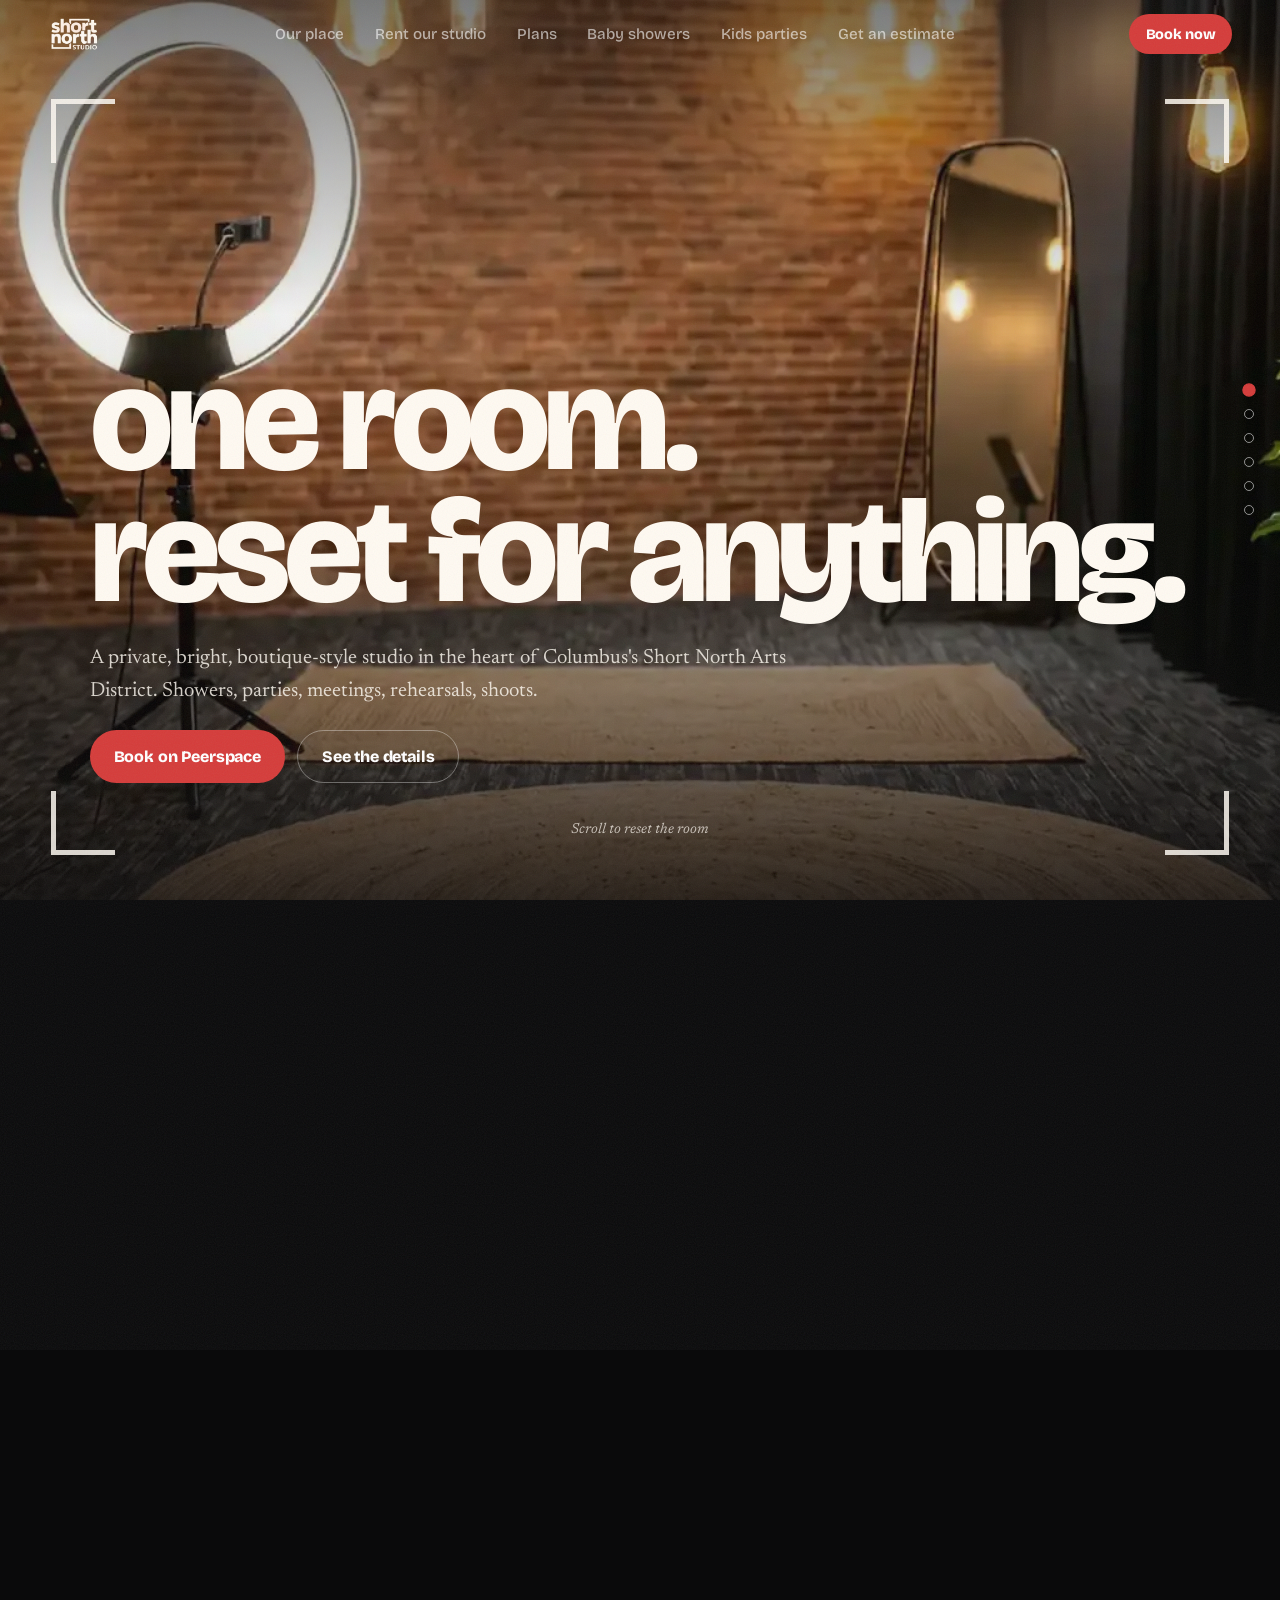
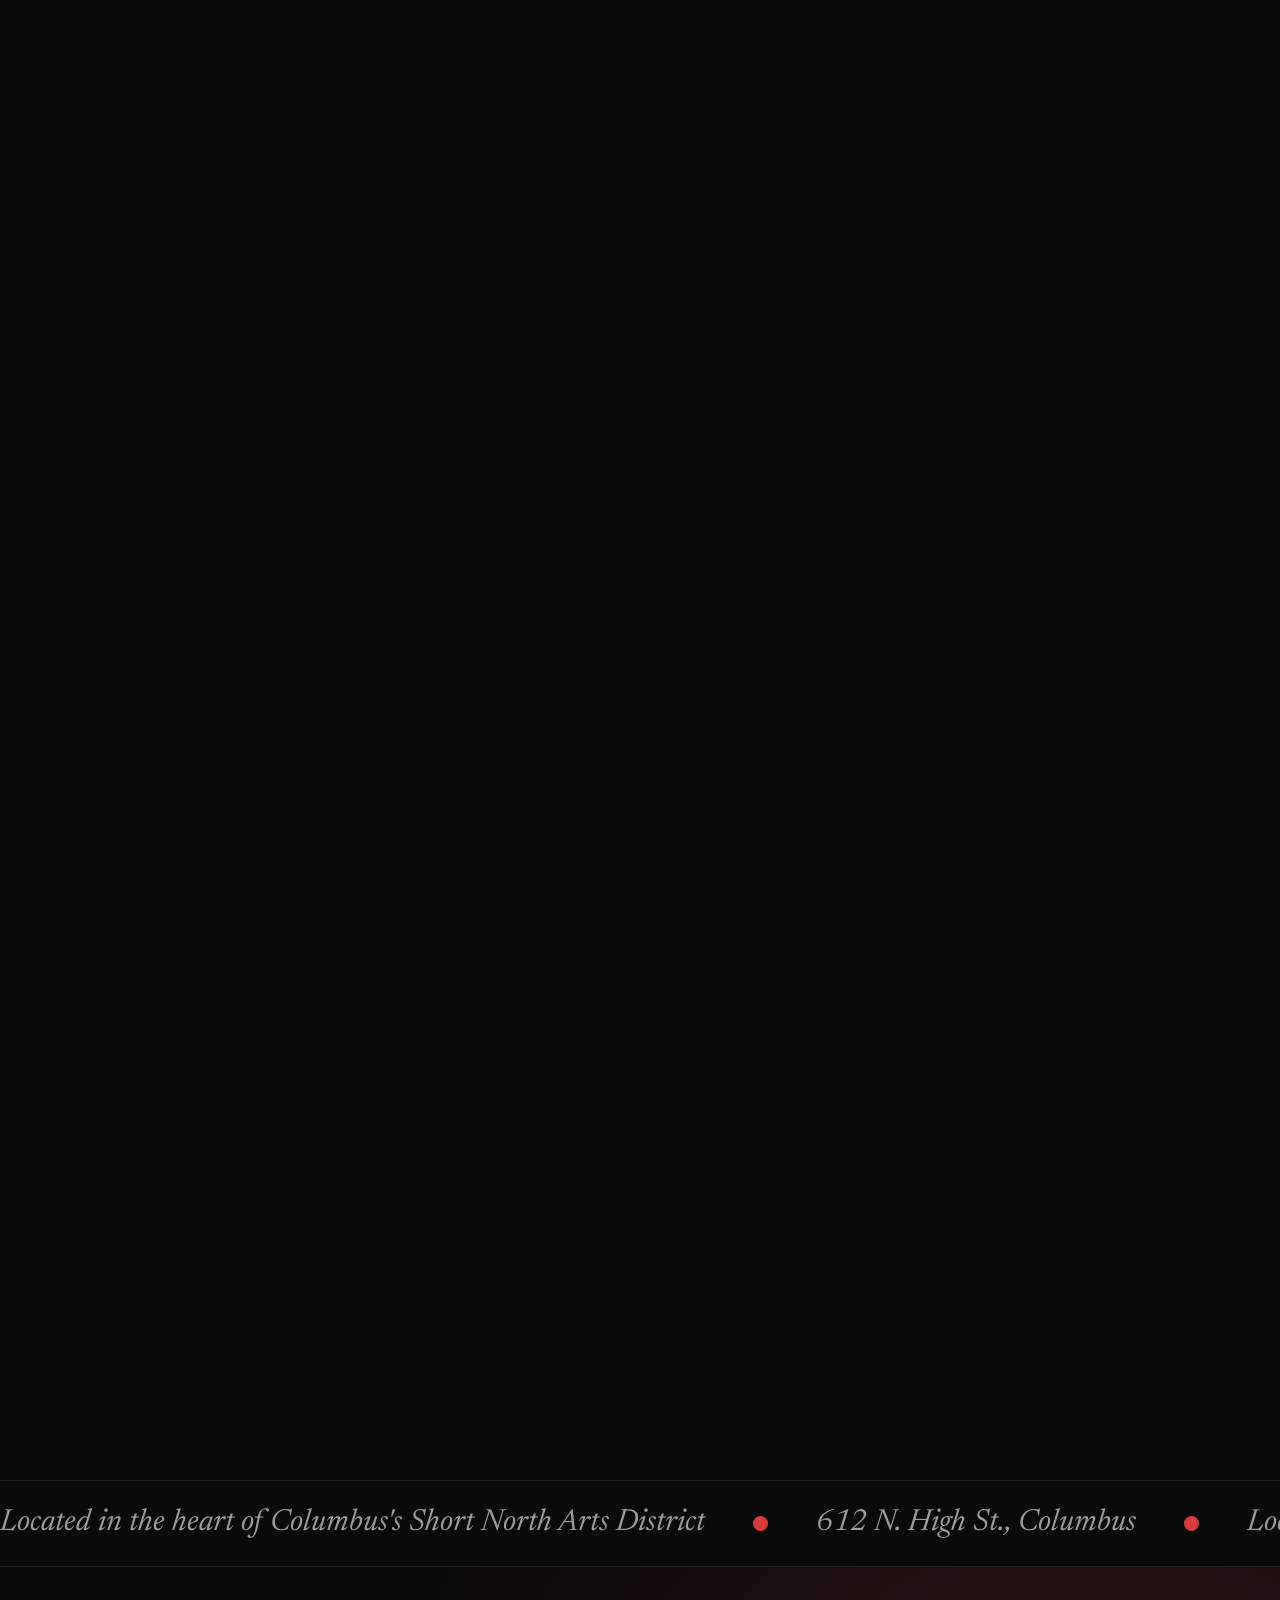
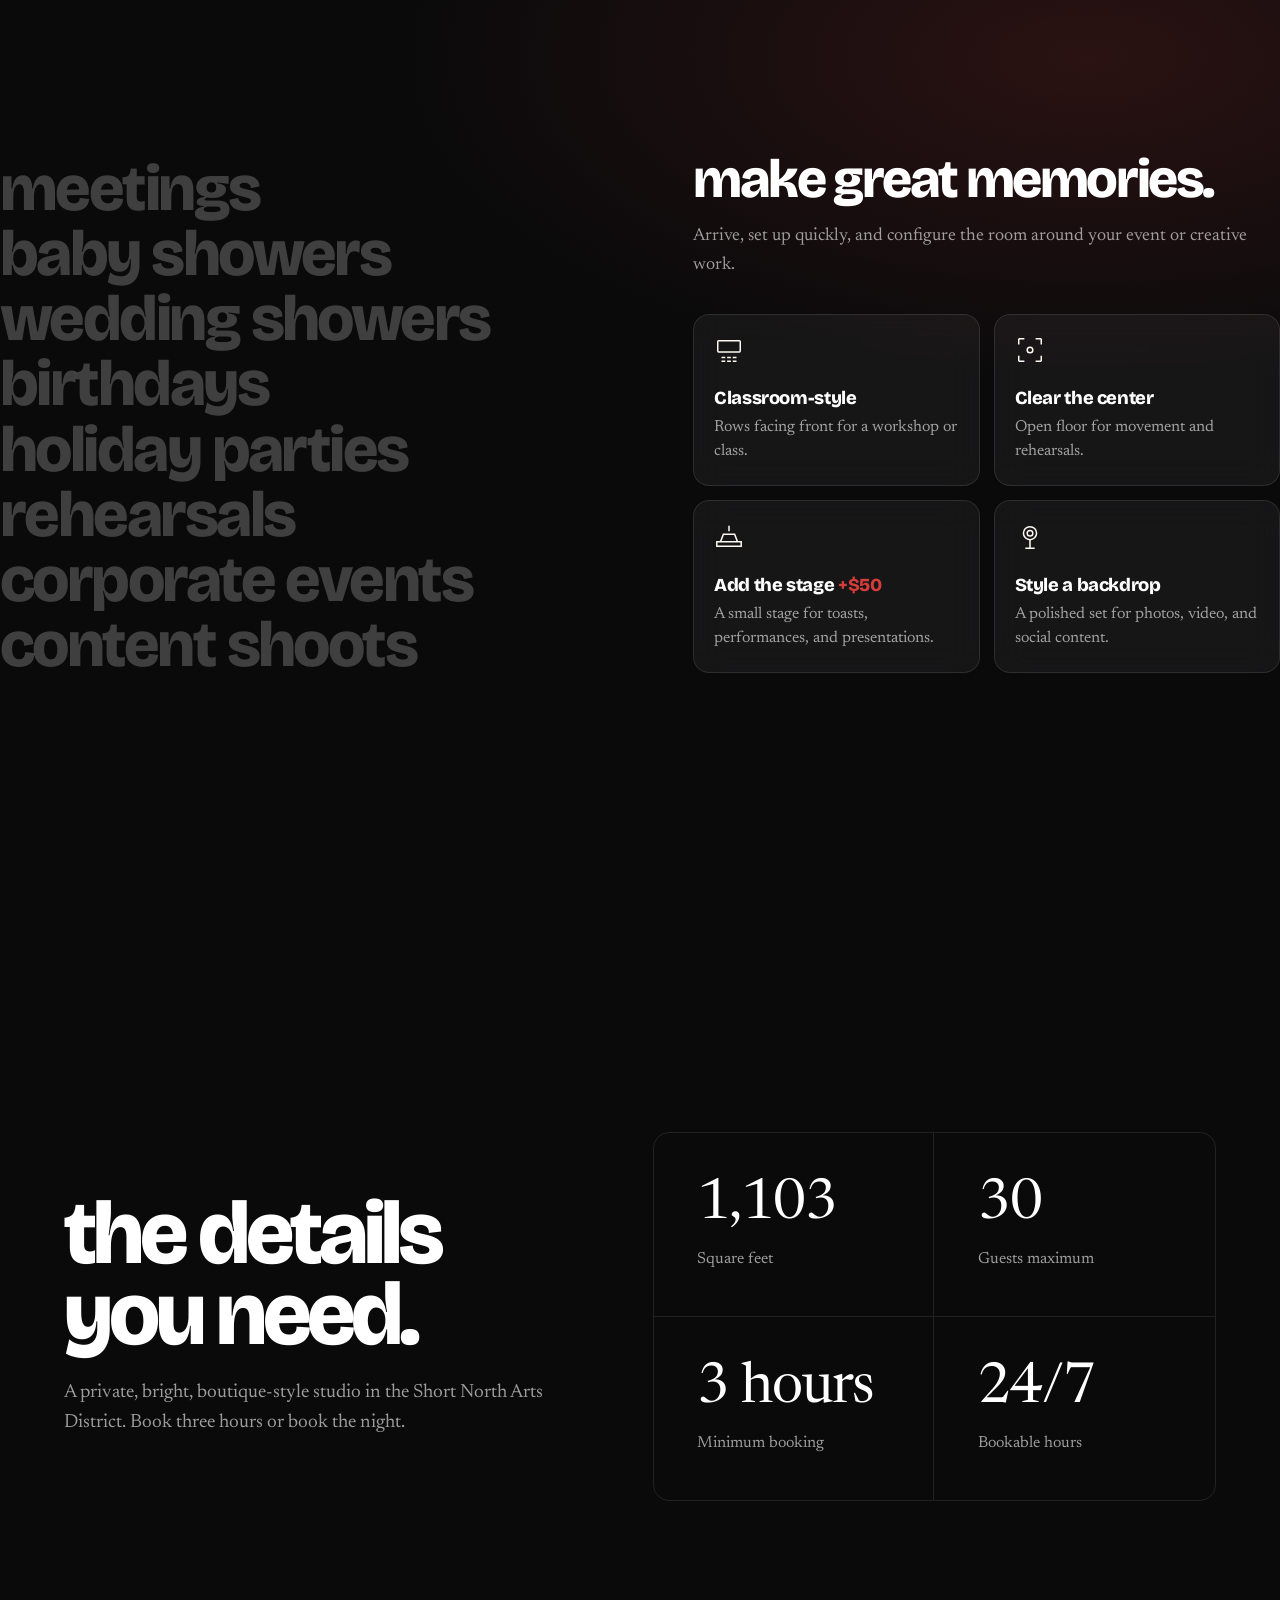
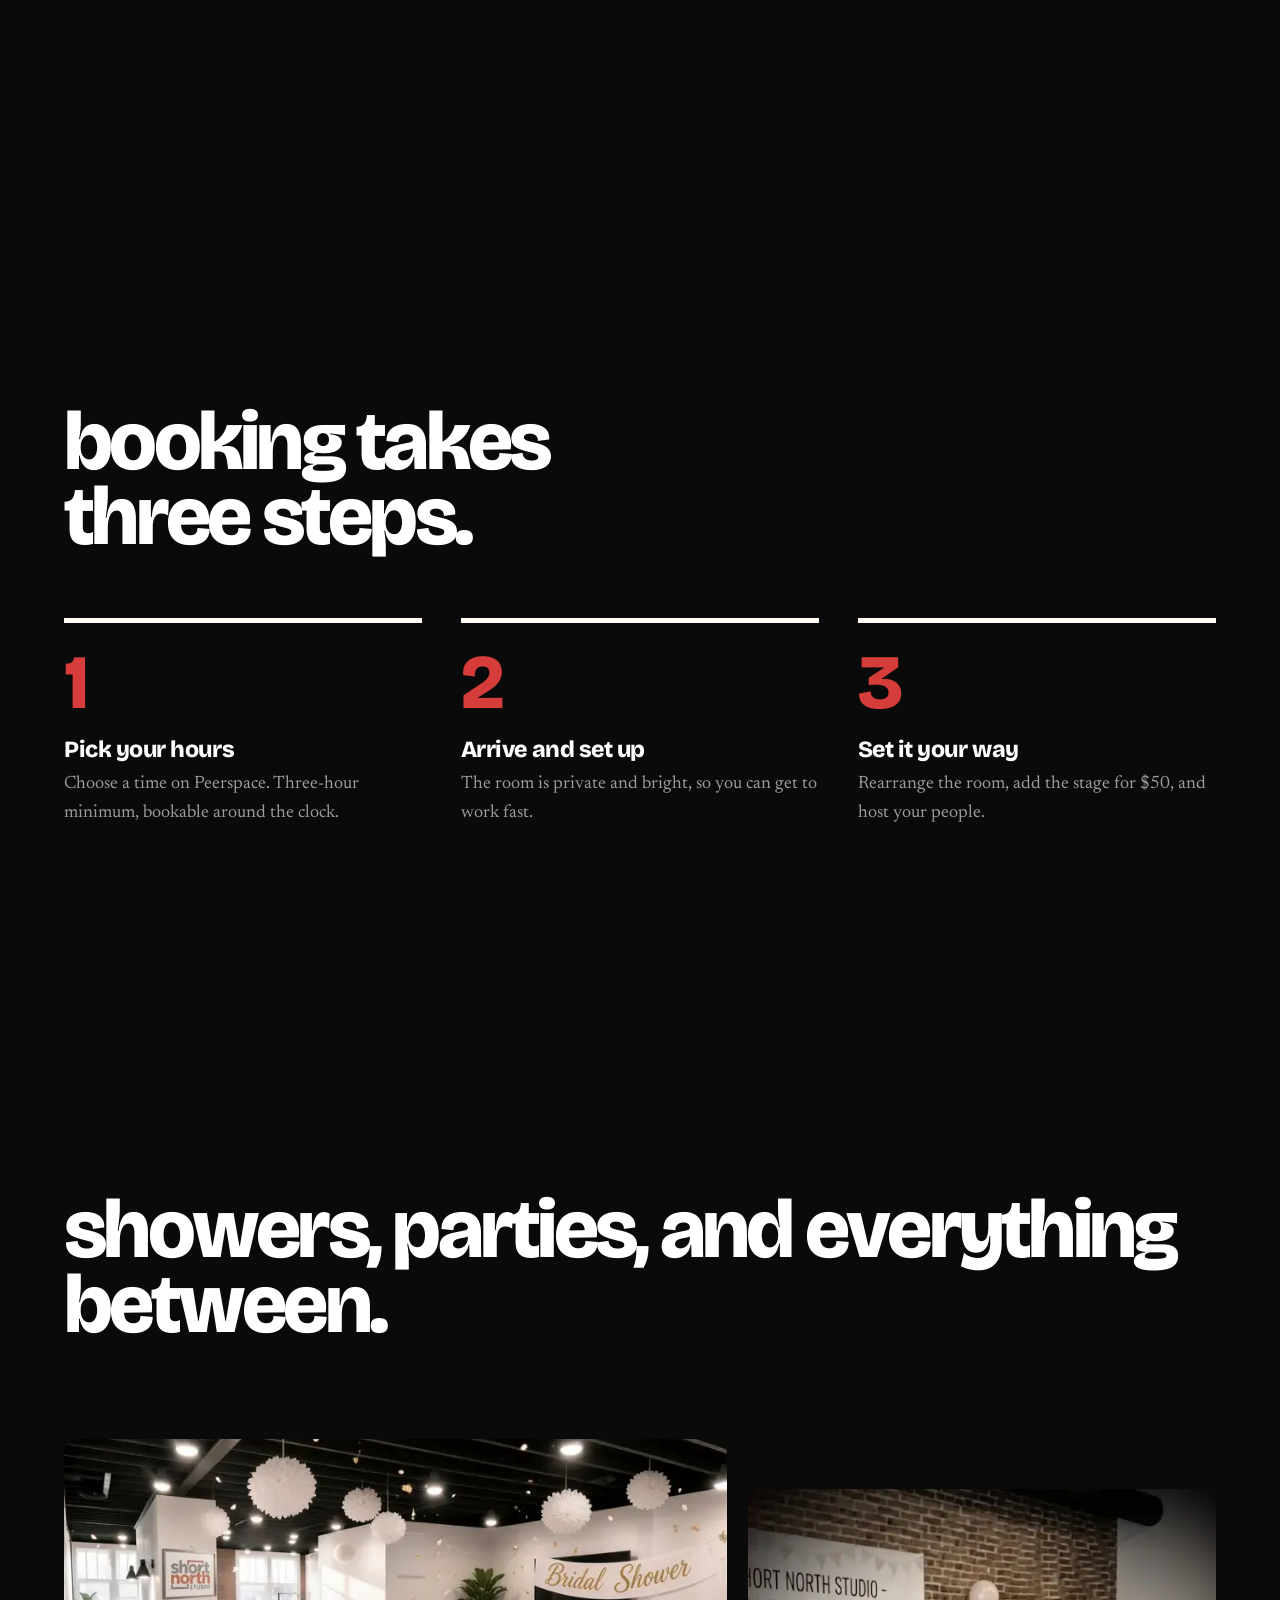
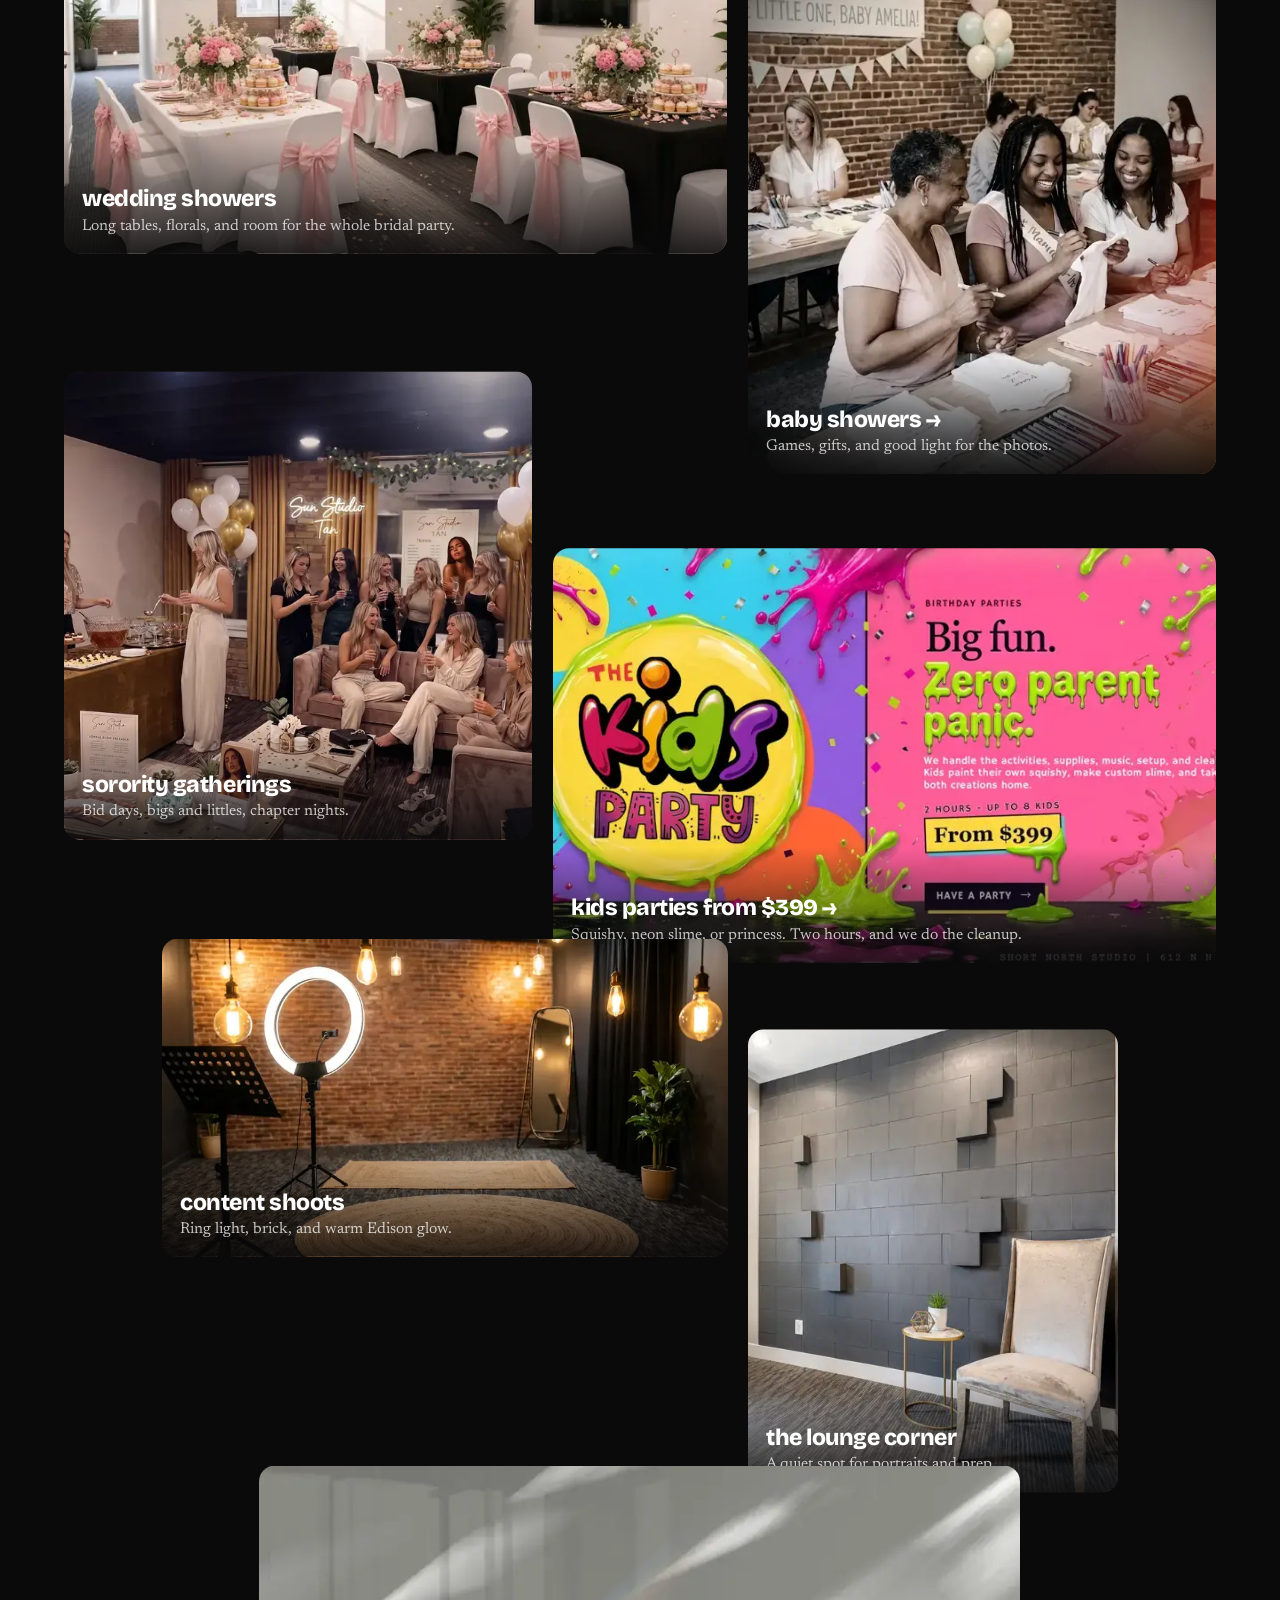
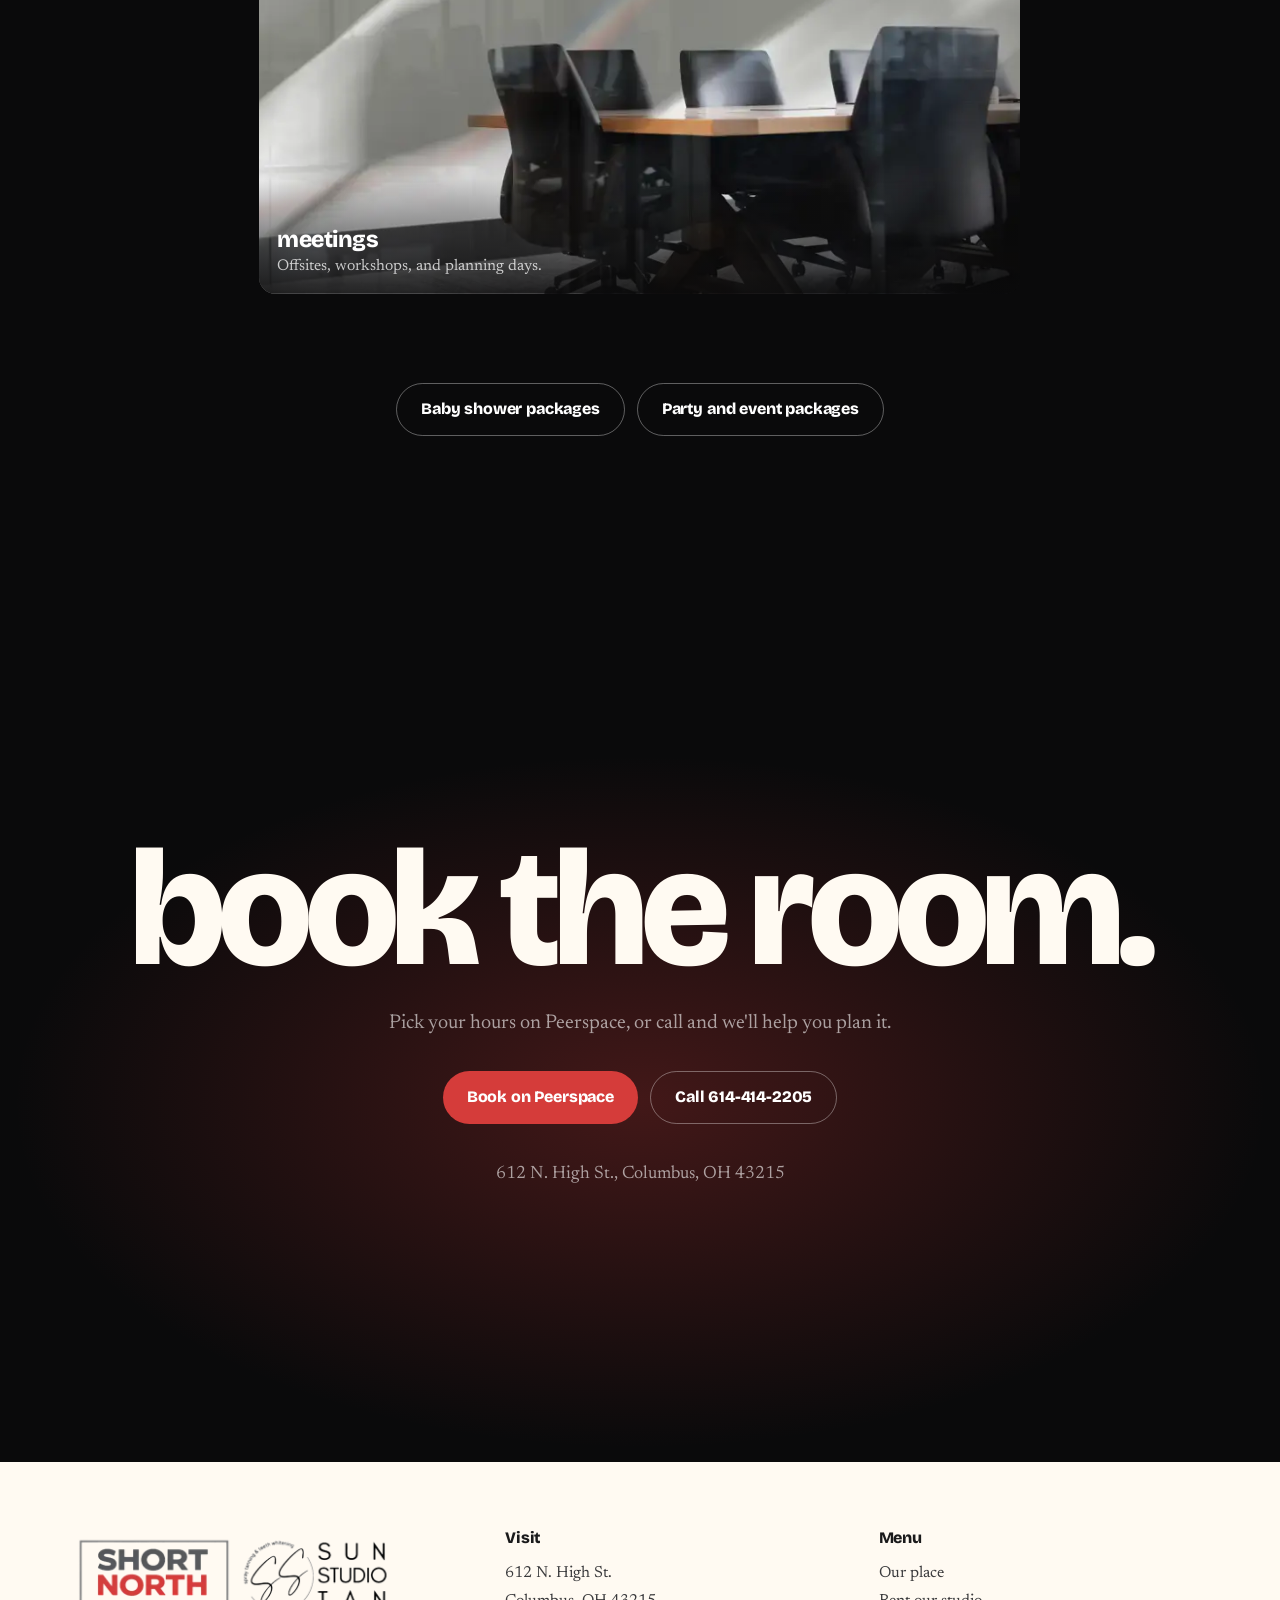
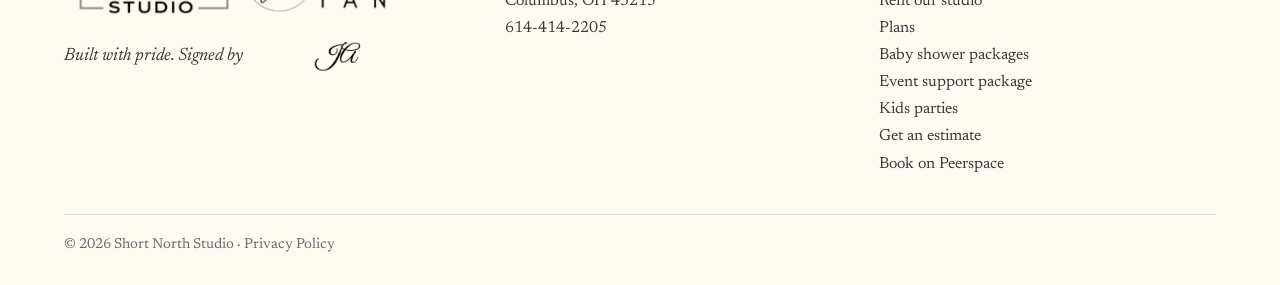
==== commit 19a93636: "Add files via upload" ====
--- a/index.html
+++ b/index.html
@@ -26,7 +26,28 @@
 <meta name="twitter:image" content="https://short-north-studio.com/og-image.jpg">
 <link rel="preload" as="image" href="frames/d/000.webp" media="(min-width: 768px)">
 <link rel="preload" as="image" href="frames/m/000.webp" media="(max-width: 767px)">
-<script type="application/ld+json">{"@context": "https://schema.org", "@type": "EventVenue", "name": "Short North Studio", "url": "https://short-north-studio.com/", "image": "https://short-north-studio.com/og-image.jpg", "description": "Rent a bright, private event studio at 612 N. High St. in Columbus's Short North. Showers, birthdays, meetings, workshops and content shoots. Three-hour minimum.", "telephone": "+1-614-414-2205", "address": {"@type": "PostalAddress", "streetAddress": "612 N. High St.", "addressLocality": "Columbus", "addressRegion": "OH", "postalCode": "43215", "addressCountry": "US"}, "maximumAttendeeCapacity": 30, "sameAs": ["https://www.peerspace.com/pages/listings/697455a9e9f85bc77b30f5e9"]}</script>
+<script type="application/ld+json">
+{
+  "@context": "https://schema.org",
+  "@type": [
+    "LocalBusiness",
+    "EventVenue"
+  ],
+  "@id": "https://short-north-studio.com/#venue",
+  "name": "Short North Studio",
+  "url": "https://short-north-studio.com/",
+  "description": "Private event and creative studio rental in the Short North, Columbus, Ohio.",
+  "telephone": "+1-614-414-2205",
+  "address": {
+    "@type": "PostalAddress",
+    "streetAddress": "612 N High St",
+    "addressLocality": "Columbus",
+    "addressRegion": "OH",
+    "postalCode": "43215",
+    "addressCountry": "US"
+  }
+}
+</script>
 <link rel="preconnect" href="https://fonts.googleapis.com">
 <link rel="preconnect" href="https://fonts.gstatic.com" crossorigin>
 <link href="https://fonts.googleapis.com/css2?family=Bricolage+Grotesque:opsz,wght@12..96,500;12..96,800&family=Newsreader:ital,opsz,wght@0,6..72,400;0,6..72,500;1,6..72,400&display=swap" rel="stylesheet">
@@ -203,53 +224,6 @@
 footer .sig{ display:flex; align-items:center; gap:12px; margin-top:14px; font-style:italic; color:#3a3a3c; }
 footer .sig img{ height:40px; width:auto; }
 footer .legal{ grid-column:1/-1; border-top:1px solid rgba(0,0,0,.12); padding-top:18px; font-size:.9rem; color:#6b6b6e; }
-
-/* ---------- 360 tour ---------- */
-#tour{ background:radial-gradient(80% 60% at 15% 90%, rgba(213,60,58,.14), transparent 60%), var(--ink); }
-#tour .wrap{ display:flex; flex-direction:column; }
-#tour h2{ font-size:clamp(2.8rem,6.5vw,5.6rem); max-width:12ch; }
-#tour .lede{ margin-top:18px; }
-.tour-frame{ position:relative; margin-top:clamp(28px,5vh,52px); width:100%; aspect-ratio:16/9; border-radius:16px; overflow:hidden; background:#151516; }
-.tour-frame iframe{ position:absolute; inset:0; width:100%; height:100%; border:0; }
-.tour-note{ margin-top:14px; font-size:.95rem; font-style:italic; color:var(--faint); }
-
-/* ---------- pricing ---------- */
-#pricing{ padding-block:clamp(90px,14vh,160px); background:radial-gradient(70% 50% at 90% 10%, rgba(213,60,58,.14), transparent 60%), var(--ink); }
-#pricing h2{ font-size:clamp(2.8rem,6.5vw,5.6rem); }
-#pricing .lede{ margin-top:18px; }
-.pricing-grid{ display:grid; grid-template-columns:1.05fr 1fr; gap:clamp(24px,4vw,56px); margin-top:clamp(36px,6vh,64px); align-items:start; }
-.col-h{ font-family:var(--display); font-weight:800; text-transform:lowercase; letter-spacing:-.03em; font-size:clamp(1.4rem,2.2vw,1.8rem); margin-bottom:16px; color:var(--cream); }
-.pkg-list{ display:grid; gap:16px; }
-.pkg{ padding:24px 26px 26px; position:relative; }
-.pkg.pop{ border-color:var(--red); }
-.pkg .top{ display:flex; justify-content:space-between; align-items:baseline; gap:6px 16px; flex-wrap:wrap; }
-.pkg h3{ font-family:var(--display); font-weight:800; font-size:clamp(1.4rem,2.4vw,1.9rem); letter-spacing:-.03em; text-transform:lowercase; line-height:1.1; }
-.pkg .cost{ font-family:var(--display); font-weight:800; color:var(--red); font-size:1.2rem; white-space:nowrap; }
-.pkg .badge{ display:inline-block; margin-top:8px; font-family:var(--display); font-weight:800; font-size:.78rem; letter-spacing:.08em; text-transform:uppercase; background:var(--red); color:#fff; border-radius:999px; padding:.3em .85em; }
-.pkg p{ color:var(--muted); font-size:1.02rem; line-height:1.5; margin-top:8px; }
-.pkg ul{ list-style:none; margin-top:8px; color:var(--muted); font-size:1.02rem; line-height:1.6; }
-.pkg li::before{ content:""; display:inline-block; width:.42em; height:.42em; background:var(--red); border-radius:50%; margin-right:.7em; vertical-align:middle; position:relative; top:-.05em; }
-.addons{ padding:6px 26px; }
-.addon{ display:flex; justify-content:space-between; align-items:baseline; gap:16px; padding:16px 0; border-bottom:1px solid var(--line); }
-.addon:last-child{ border-bottom:0; }
-.addon strong{ font-family:var(--display); font-weight:800; letter-spacing:-.01em; font-size:1.08rem; line-height:1.3; }
-.addon small{ display:block; color:var(--muted); font-size:.95rem; line-height:1.4; margin-top:2px; }
-.addon .amt{ font-family:var(--display); font-weight:800; white-space:nowrap; color:var(--cream); }
-.addon.hourly .amt{ color:var(--red); font-size:1.15rem; }
-.includes{ margin-top:clamp(32px,6vh,56px); text-align:center; }
-.includes h3{ font-family:var(--display); font-weight:800; text-transform:lowercase; letter-spacing:-.03em; font-size:clamp(1.5rem,2.6vw,2.1rem); color:var(--cream); }
-.includes p{ color:var(--muted); max-width:40em; margin:12px auto 0; }
-.kids-line{ margin:clamp(24px,4vh,36px) auto 0; padding-top:22px; border-top:1px solid var(--line); text-align:center; color:var(--muted); max-width:46em; font-size:1.02rem; }
-.kids-line a{ color:var(--text); }
-.price-actions{ margin-top:30px; display:flex; flex-wrap:wrap; gap:12px; justify-content:center; }
-@media (max-width: 900px){
-  .pricing-grid{ grid-template-columns:1fr; }
-}
-@media (max-width: 767px){
-  .tour-frame{ aspect-ratio:4/3; }
-  .addons{ padding:4px 20px; }
-  .pkg{ padding:20px; }
-}
 
 /* ---------- responsive ---------- */
 @media (max-width: 900px){
@@ -295,7 +269,6 @@
     <li><a href="https://short-north-studio.wixstudio.com/snorthstudio">Our place</a></li>
     <li><a href="https://short-north-studio.wixstudio.com/snorthstudio/trainers">Rent our studio</a></li>
     <li><a href="https://short-north-studio.wixstudio.com/snorthstudio/pricing-plans/list">Plans</a></li>
-    <li><a href="#pricing">Pricing</a></li>
     <li><a href="baby-showers/">Baby showers</a></li>
     <li><a href="kids-parties/">Kids parties</a></li>
     <li><a href="estimate/">Get an estimate</a></li>
@@ -307,10 +280,8 @@
   <a href="#hero" data-s="hero"><span>Top</span></a>
   <a href="#uses" data-s="uses"><span>What it's for</span></a>
   <a href="#details" data-s="details"><span>The details</span></a>
-  <a href="#tour" data-s="tour"><span>360 tour</span></a>
   <a href="#how" data-s="how"><span>How booking works</span></a>
   <a href="#gallery" data-s="gallery"><span>Gallery</span></a>
-  <a href="#pricing" data-s="pricing"><span>Pricing</span></a>
   <a href="#book" data-s="book"><span>Book</span></a>
 </nav>
 
@@ -400,7 +371,6 @@
     <div>
       <h2 class="h-display split" data-split>the details you need.</h2>
       <p class="lede">A private, bright, boutique-style studio in the Short North Arts District. Book three hours or book the night.</p>
-      <p style="margin-top:26px"><a class="pill ghost" href="#tour">Take the 360 tour &darr;</a></p>
     </div>
     <div class="stats">
       <div class="stat"><div class="num" data-count="1103" data-sep="1">0</div><div class="lab">Square feet</div></div>
@@ -408,17 +378,6 @@
       <div class="stat"><div class="num"><span data-count="3">0</span> hours</div><div class="lab">Minimum booking</div></div>
       <div class="stat"><div class="num"><span data-count="24">0</span>/7</div><div class="lab">Bookable hours</div></div>
     </div>
-  </div>
-</section>
-
-<section id="tour" class="panel" data-section>
-  <div class="wrap">
-    <h2 class="h-display split" data-split>walk it before you book it.</h2>
-    <p class="lede">Step inside the studio in 360&deg;. Drag to look around and tap the floor to move through the room.</p>
-    <div class="tour-frame glass">
-      <iframe title="Short North Studio 360 tour" width="853" height="480" src="https://my.matterport.com/show/?m=DhTkobjgrge" loading="lazy" frameborder="0" allowfullscreen allow="autoplay; fullscreen; web-share; xr-spatial-tracking;"></iframe>
-    </div>
-    <p class="tour-note">612 N. High St., Short North Arts District</p>
   </div>
 </section>
 
@@ -454,70 +413,6 @@
   </div>
 </section>
 
-<section id="pricing" data-section>
-  <div class="wrap">
-    <h2 class="h-display split" data-split>event packages and pricing.</h2>
-    <p class="lede">Private event space in the heart of the Short North Arts District. Up to 30 guests.</p>
-
-    <div class="pricing-grid">
-      <div>
-        <h3 class="col-h">the packages</h3>
-        <div class="pkg-list">
-          <article class="pkg glass">
-            <div class="top"><h3>the social</h3><span class="cost">$375 / 3 hrs</span></div>
-            <p>3 hours of private studio use.</p>
-            <ul><li>Tables, chairs, setup and cleanup</li></ul>
-          </article>
-          <article class="pkg glass pop">
-            <div class="top"><h3>the celebration</h3><span class="cost">$485 / 4 hrs</span></div>
-            <span class="badge">Most popular</span>
-            <ul>
-              <li>Adds 30 minutes of early access</li>
-              <li>Neutral photo backdrop</li>
-              <li>Coffee and beverage station</li>
-            </ul>
-          </article>
-          <article class="pkg glass">
-            <div class="top"><h3>the signature</h3><span class="cost">$695 / 6 hrs</span></div>
-            <p>The full studio for the day or evening.</p>
-            <ul>
-              <li>Premium furniture and an on-site host</li>
-              <li>Extended cleanup</li>
-            </ul>
-          </article>
-        </div>
-      </div>
-
-      <div>
-        <h3 class="col-h">build your own &amp; add-ons</h3>
-        <div class="addons glass">
-          <div class="addon hourly"><div><strong>Hourly rental</strong><small>3-hour minimum</small></div><span class="amt">$125/hour</span></div>
-          <div class="addon"><div><strong>Additional hour</strong></div><span class="amt">$100</span></div>
-          <div class="addon"><div><strong>Early access / extra setup hour</strong></div><span class="amt">$75</span></div>
-          <div class="addon"><div><strong>360 photo booth or styled backdrop package</strong></div><span class="amt">$150</span></div>
-          <div class="addon"><div><strong>D&eacute;cor staging</strong><small>Balloons, table styling</small></div><span class="amt">from $85</span></div>
-          <div class="addon"><div><strong>Coffee &amp; beverage station</strong></div><span class="amt">$45</span></div>
-          <div class="addon"><div><strong>Projector &amp; screen / AV setup</strong></div><span class="amt">$50</span></div>
-          <div class="addon"><div><strong>Deep clean</strong><small>Catering, confetti, d&eacute;cor</small></div><span class="amt">$50</span></div>
-        </div>
-      </div>
-    </div>
-
-    <div class="includes">
-      <h3>what every booking includes</h3>
-      <p>Private use of 612 N. High St. &bull; Tables and chairs for up to 30 &bull; Setup and cleanup &bull; Wi-Fi, Bluetooth sound and climate control &bull; Bring your own food and drink</p>
-    </div>
-
-    <p class="kids-line">Planning a kids party? <a href="kids-parties/">Squishy $399, Neon Slime $449, Princess $499</a>. Two hours, +$25 per extra kid, $50 non-refundable deposit to book.</p>
-
-    <div class="price-actions">
-      <a class="pill red" href="https://www.peerspace.com/pages/listings/697455a9e9f85bc77b30f5e9" target="_blank" rel="noopener">Book on Peerspace</a>
-      <a class="pill ghost" href="tel:+16144142205">Call 614-414-2205</a>
-      <a class="pill ghost" href="mailto:info@short-north-studio.com">Email us</a>
-    </div>
-  </div>
-</section>
-
 <section id="book" class="panel" data-section>
   <div class="wrap">
     <h2 class="h-display split" data-split>book the room.</h2>
@@ -547,8 +442,6 @@
         <li><a href="https://short-north-studio.wixstudio.com/snorthstudio">Our place</a></li>
         <li><a href="https://short-north-studio.wixstudio.com/snorthstudio/trainers">Rent our studio</a></li>
         <li><a href="https://short-north-studio.wixstudio.com/snorthstudio/pricing-plans/list">Plans</a></li>
-        <li><a href="#tour">360 tour</a></li>
-        <li><a href="#pricing">Event packages &amp; pricing</a></li>
         <li><a href="baby-showers/">Baby shower packages</a></li>
         <li><a href="event-support/">Event support package</a></li>
         <li><a href="kids-parties/">Kids parties</a></li>
@@ -556,7 +449,7 @@
         <li><a href="https://www.peerspace.com/pages/listings/697455a9e9f85bc77b30f5e9" target="_blank" rel="noopener">Book on Peerspace</a></li>
       </ul>
     </div>
-    <p class="legal">© 2026 Short North Studio</p>
+    <p class="legal">© 2026 Short North Studio · <a href="/privacy/">Privacy Policy</a></p>
   </div>
 </footer>
 
